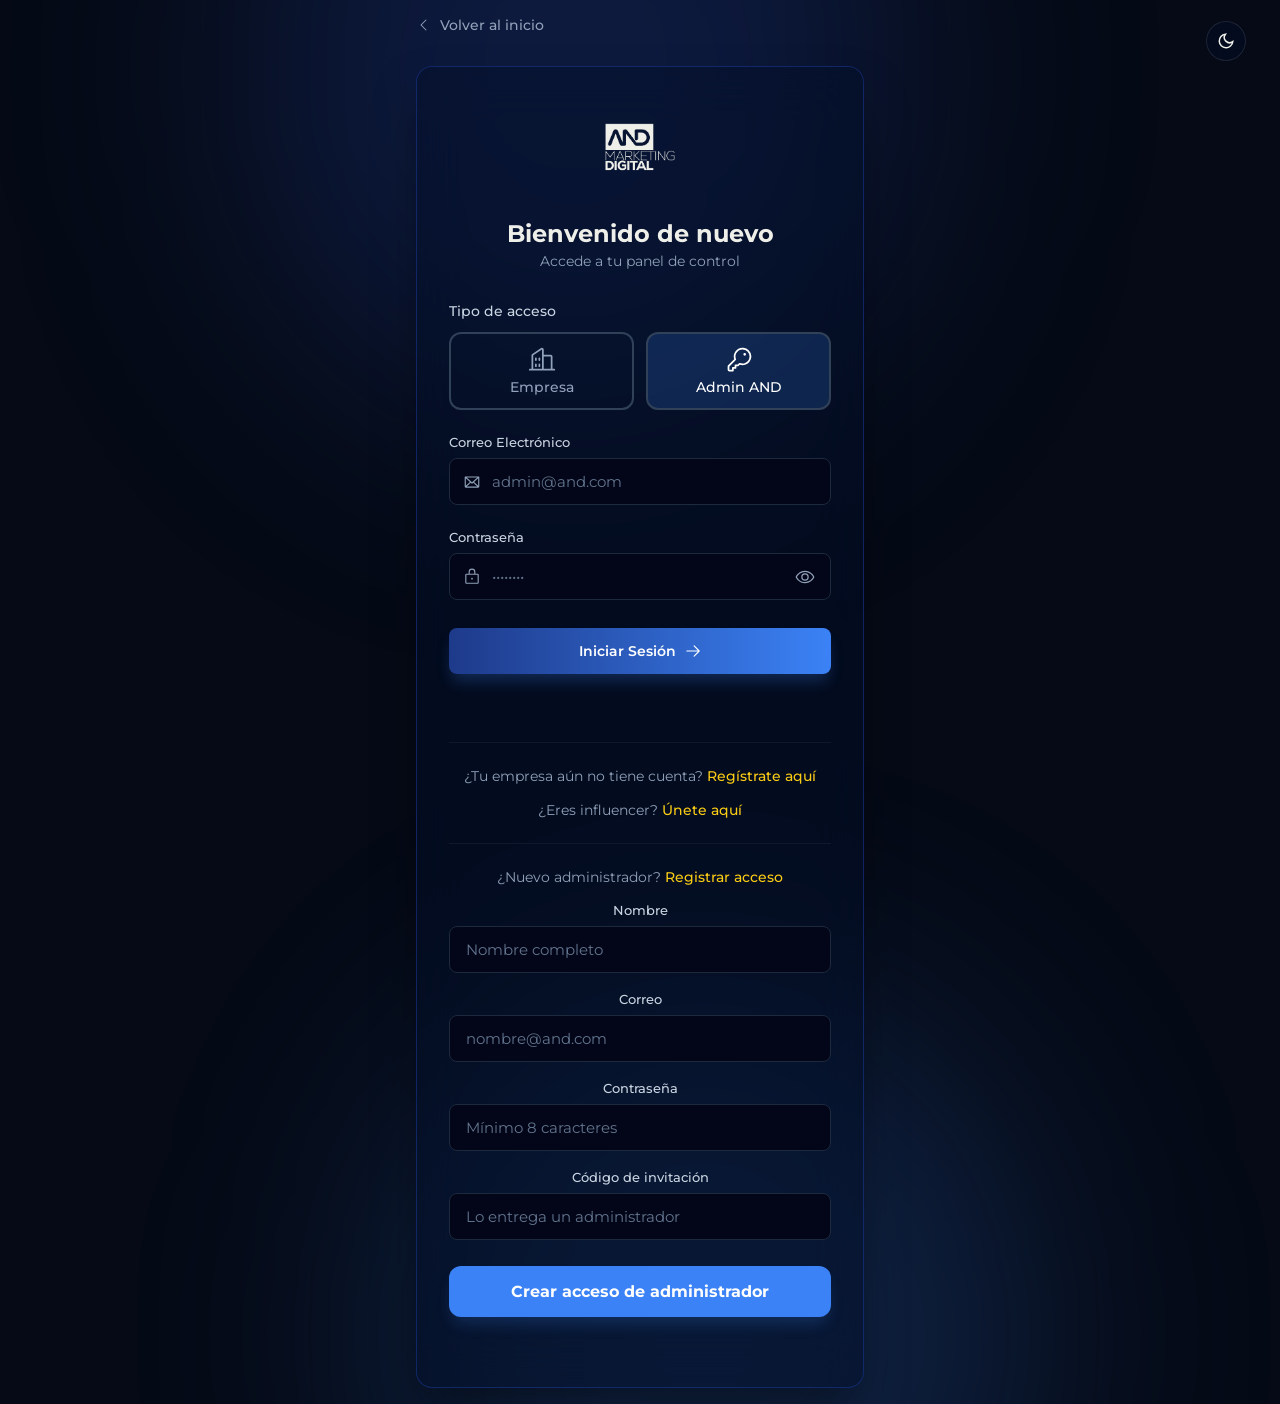
==== admin.html @ a898dfd1 "Panel administrador y panel empresa conectados a la landing - js/store.js: capa de datos compartida " ====
<!DOCTYPE html>
<html lang="es" class="dark">
<head>
  <meta charset="utf-8" />
  <meta name="viewport" content="width=device-width, initial-scale=1" />
  <title>Panel Administrador — AND Local Ads</title>
  <meta name="robots" content="noindex" />
  <link rel="icon" href="assets/icon.png" />
  <link rel="preconnect" href="https://fonts.googleapis.com" />
  <link rel="preconnect" href="https://fonts.gstatic.com" crossorigin />
  <link href="https://fonts.googleapis.com/css2?family=Montserrat:wght@300;400;500;600;700;800&display=swap" rel="stylesheet" />
  <link rel="stylesheet" href="css/styles.css" />
  <link rel="stylesheet" href="css/admin.css" />
</head>
<body class="admin-body">

  <div class="admin">
    <!-- ===== Barra lateral ===== -->
    <aside class="sidebar">
      <a href="index.html" class="sidebar__brand">
        <img src="assets/logos-01.png" alt="AND" class="only-light" />
        <img src="assets/logos-02.png" alt="AND" class="only-dark" />
        <span>Panel Admin</span>
      </a>
      <nav class="sidebar__nav" aria-label="Secciones del panel">
        <button class="nav-item is-active" data-view="dashboard">
          <svg width="18" height="18" viewBox="0 0 256 256" fill="currentColor"><path d="M104,40H56A16,16,0,0,0,40,56v48a16,16,0,0,0,16,16h48a16,16,0,0,0,16-16V56A16,16,0,0,0,104,40Zm0,64H56V56h48v48Zm96-64H152a16,16,0,0,0-16,16v48a16,16,0,0,0,16,16h48a16,16,0,0,0,16-16V56A16,16,0,0,0,200,40Zm0,64H152V56h48v48Zm-96,32H56a16,16,0,0,0-16,16v48a16,16,0,0,0,16,16h48a16,16,0,0,0,16-16V152A16,16,0,0,0,104,136Zm0,64H56V152h48v48Zm96-64H152a16,16,0,0,0-16,16v48a16,16,0,0,0,16,16h48a16,16,0,0,0,16-16V152A16,16,0,0,0,200,136Zm0,64H152V152h48v48Z"/></svg>
          Dashboard
        </button>
        <button class="nav-item" data-view="leads">
          <svg width="18" height="18" viewBox="0 0 256 256" fill="currentColor"><path d="M117.25,157.92a60,60,0,1,0-66.5,0A95.83,95.83,0,0,0,3.53,195.63a8,8,0,1,0,13.4,8.74,80,80,0,0,1,134.14,0,8,8,0,0,0,13.4-8.74A95.83,95.83,0,0,0,117.25,157.92ZM40,108a44,44,0,1,1,44,44A44.05,44.05,0,0,1,40,108Zm210.14,98.7a8,8,0,0,1-11.07-2.33A79.83,79.83,0,0,0,172,168a8,8,0,0,1,0-16,44,44,0,1,0-16.34-84.87,8,8,0,1,1-5.94-14.85,60,60,0,0,1,55.53,105.64,95.83,95.83,0,0,1,47.22,37.71A8,8,0,0,1,250.14,206.7Z"/></svg>
          Leads <span class="nav-badge" data-badge="leads"></span>
        </button>
        <button class="nav-item" data-view="companies">
          <svg width="18" height="18" viewBox="0 0 256 256" fill="currentColor"><path d="M240,208H224V96a16,16,0,0,0-16-16H144V32a16,16,0,0,0-24.88-13.32L39.12,72A16,16,0,0,0,32,85.34V208H16a8,8,0,0,0,0,16H240a8,8,0,0,0,0-16ZM208,96V208H144V96ZM48,85.34,128,32V208H48ZM112,112v16a8,8,0,0,1-16,0V112a8,8,0,1,1,16,0Zm-32,0v16a8,8,0,0,1-16,0V112a8,8,0,1,1,16,0Zm0,56v16a8,8,0,0,1-16,0V168a8,8,0,0,1,16,0Zm32,0v16a8,8,0,0,1-16,0V168a8,8,0,0,1,16,0Z"/></svg>
          Empresas <span class="nav-badge" data-badge="companies"></span>
        </button>
        <button class="nav-item" data-view="invoices">
          <svg width="18" height="18" viewBox="0 0 256 256" fill="currentColor"><path d="M213.66,82.34l-56-56A8,8,0,0,0,152,24H56A16,16,0,0,0,40,40V216a16,16,0,0,0,16,16H200a16,16,0,0,0,16-16V88A8,8,0,0,0,213.66,82.34ZM160,51.31,188.69,80H160ZM200,216H56V40h88V88a8,8,0,0,0,8,8h48V216Zm-32-80a8,8,0,0,1-8,8H96a8,8,0,0,1,0-16h64A8,8,0,0,1,168,136Zm0,32a8,8,0,0,1-8,8H96a8,8,0,0,1,0-16h64A8,8,0,0,1,168,168Z"/></svg>
          Facturas <span class="nav-badge" data-badge="invoices"></span>
        </button>
        <button class="nav-item" data-view="settings">
          <svg width="18" height="18" viewBox="0 0 256 256" fill="currentColor"><path d="M128,80a48,48,0,1,0,48,48A48.05,48.05,0,0,0,128,80Zm0,80a32,32,0,1,1,32-32A32,32,0,0,1,128,160Zm88-29.84q.06-2.16,0-4.32l14.92-18.64a8,8,0,0,0,1.48-7.06,107.21,107.21,0,0,0-10.88-26.25,8,8,0,0,0-6-3.93l-23.72-2.64q-1.48-1.56-3-3L186,40.54a8,8,0,0,0-3.94-6,107.71,107.71,0,0,0-26.25-10.87,8,8,0,0,0-7.06,1.49L130.16,40Q128,40,125.84,40L107.2,25.11a8,8,0,0,0-7.06-1.48A107.6,107.6,0,0,0,73.89,34.51a8,8,0,0,0-3.93,6L67.32,64.27q-1.56,1.49-3,3L40.54,70a8,8,0,0,0-6,3.94,107.71,107.71,0,0,0-10.87,26.25,8,8,0,0,0,1.49,7.06L40,125.84Q40,128,40,130.16L25.11,148.8a8,8,0,0,0-1.48,7.06,107.21,107.21,0,0,0,10.88,26.25,8,8,0,0,0,6,3.93l23.72,2.64q1.49,1.56,3,3L70,215.46a8,8,0,0,0,3.94,6,107.71,107.71,0,0,0,26.25,10.87,8,8,0,0,0,7.06-1.49L125.84,216q2.16.06,4.32,0l18.64,14.92a8,8,0,0,0,7.06,1.48,107.21,107.21,0,0,0,26.25-10.88,8,8,0,0,0,3.93-6l2.64-23.72q1.56-1.48,3-3L215.46,186a8,8,0,0,0,6-3.94,107.71,107.71,0,0,0,10.87-26.25,8,8,0,0,0-1.49-7.06Zm-16.1-6.5a73.93,73.93,0,0,1,0,8.68,8,8,0,0,0,1.74,5.48l14.19,17.73a91.57,91.57,0,0,1-6.23,15L187,173.11a8,8,0,0,0-5.1,2.64,74.11,74.11,0,0,1-6.14,6.14,8,8,0,0,0-2.64,5.1l-2.51,22.58a91.32,91.32,0,0,1-15,6.23l-17.74-14.19a8,8,0,0,0-5-1.75h-.48a73.93,73.93,0,0,1-8.68,0,8,8,0,0,0-5.48,1.74L100.45,215.8a91.57,91.57,0,0,1-15-6.23L82.89,187a8,8,0,0,0-2.64-5.1,74.11,74.11,0,0,1-6.14-6.14,8,8,0,0,0-5.1-2.64L46.43,170.6a91.32,91.32,0,0,1-6.23-15l14.19-17.74a8,8,0,0,0,1.74-5.48,73.93,73.93,0,0,1,0-8.68,8,8,0,0,0-1.74-5.48L40.2,100.45a91.57,91.57,0,0,1,6.23-15L69,82.89a8,8,0,0,0,5.1-2.64,74.11,74.11,0,0,1,6.14-6.14A8,8,0,0,0,82.89,69L85.4,46.43a91.32,91.32,0,0,1,15-6.23l17.74,14.19a8,8,0,0,0,5.48,1.74,73.93,73.93,0,0,1,8.68,0,8,8,0,0,0,5.48-1.74L155.55,40.2a91.57,91.57,0,0,1,15,6.23L173.11,69a8,8,0,0,0,2.64,5.1,74.11,74.11,0,0,1,6.14,6.14,8,8,0,0,0,5.1,2.64l22.58,2.51a91.32,91.32,0,0,1,6.23,15l-14.19,17.74A8,8,0,0,0,199.87,123.66Z"/></svg>
          Configuración
        </button>
        <button class="nav-item" data-view="admins">
          <svg width="18" height="18" viewBox="0 0 256 256" fill="currentColor"><path d="M216.57,39.43A80,80,0,0,0,83.91,120.78L28.69,176A15.86,15.86,0,0,0,24,187.31V216a16,16,0,0,0,16,16H72a8,8,0,0,0,8-8V208H96a8,8,0,0,0,8-8V184h16a8,8,0,0,0,5.66-2.34l9.56-9.57A79.73,79.73,0,0,0,160,176h.1A80,80,0,0,0,216.57,39.43ZM224,98.1c-1.09,34.09-29.75,61.86-63.89,61.9H160a63.7,63.7,0,0,1-23.65-4.51,8,8,0,0,0-8.84,1.68L116.69,168H96a8,8,0,0,0-8,8v16H72a8,8,0,0,0-8,8v16H40V187.31l58.83-58.82a8,8,0,0,0,1.68-8.84A63.72,63.72,0,0,1,96,96c0-34.15,27.77-62.81,61.9-63.9A64,64,0,0,1,224,98.1ZM192,76a12,12,0,1,1-12-12A12,12,0,0,1,192,76Z"/></svg>
          Administradores
        </button>
        <button class="nav-item" data-view="activity">
          <svg width="18" height="18" viewBox="0 0 256 256" fill="currentColor"><path d="M128,24A104,104,0,1,0,232,128,104.11,104.11,0,0,0,128,24Zm0,192a88,88,0,1,1,88-88A88.1,88.1,0,0,1,128,216Zm64-88a8,8,0,0,1-8,8H128a8,8,0,0,1-8-8V72a8,8,0,0,1,16,0v48h48A8,8,0,0,1,192,128Z"/></svg>
          Actividad
        </button>
      </nav>
      <div class="sidebar__foot">
        <a href="index.html" class="sidebar__link">
          <svg width="16" height="16" viewBox="0 0 256 256" fill="currentColor"><path d="M224,104a8,8,0,0,1-16,0V59.32l-66.33,66.34a8,8,0,0,1-11.32-11.32L196.68,48H152a8,8,0,0,1,0-16h64a8,8,0,0,1,8,8Zm-40,24a8,8,0,0,0-8,8v72H48V80h72a8,8,0,0,0,0-16H48A16,16,0,0,0,32,80V208a16,16,0,0,0,16,16H176a16,16,0,0,0,16-16V136A8,8,0,0,0,184,128Z"/></svg>
          Ver sitio público
        </a>
        <button class="sidebar__link" id="logoutBtn">
          <svg width="16" height="16" viewBox="0 0 256 256" fill="currentColor"><path d="M112,216a8,8,0,0,1-8,8H48a16,16,0,0,1-16-16V48A16,16,0,0,1,48,32h56a8,8,0,0,1,0,16H48V208h56A8,8,0,0,1,112,216Zm109.66-93.66-40-40a8,8,0,0,0-11.32,11.32L196.69,120H104a8,8,0,0,0,0,16h92.69l-26.35,26.34a8,8,0,0,0,11.32,11.32l40-40A8,8,0,0,0,221.66,122.34Z"/></svg>
          Cerrar sesión
        </button>
      </div>
    </aside>

    <!-- ===== Contenido ===== -->
    <div class="admin__main">
      <header class="admin__top">
        <button class="menu-btn" id="menuBtn" aria-label="Abrir menú">
          <svg width="22" height="22" viewBox="0 0 256 256" fill="currentColor"><path d="M224,128a8,8,0,0,1-8,8H40a8,8,0,0,1,0-16H216A8,8,0,0,1,224,128ZM40,72H216a8,8,0,0,0,0-16H40a8,8,0,0,0,0,16ZM216,184H40a8,8,0,0,0,0,16H216a8,8,0,0,0,0-16Z"/></svg>
        </button>
        <h1 id="viewTitle" class="admin__title">Dashboard</h1>
        <div class="admin__user">
          <button id="themeToggle" class="theme-toggle theme-toggle--inline" aria-label="Cambiar tema" title="Cambiar tema">
            <svg class="icon-sun" width="18" height="18" viewBox="0 0 24 24" fill="none" stroke="currentColor" stroke-width="2" stroke-linecap="round"><circle cx="12" cy="12" r="4"/><path d="M12 2v2M12 20v2M4.9 4.9l1.4 1.4M17.7 17.7l1.4 1.4M2 12h2M20 12h2M4.9 19.1l1.4-1.4M17.7 6.3l1.4-1.4"/></svg>
            <svg class="icon-moon" width="18" height="18" viewBox="0 0 24 24" fill="none" stroke="currentColor" stroke-width="2" stroke-linecap="round"><path d="M21 12.8A9 9 0 1 1 11.2 3a7 7 0 0 0 9.8 9.8z"/></svg>
          </button>
          <div class="admin__avatar" id="adminAvatar">A</div>
          <div class="admin__who">
            <strong id="adminName">Administrador</strong>
            <span id="adminEmail">admin@and.com</span>
          </div>
        </div>
      </header>

      <main id="view" class="admin__view" aria-live="polite"></main>
    </div>
  </div>

  <div id="toast" class="toast" role="status" aria-live="polite"></div>
  <div id="backdrop" class="sidebar-backdrop"></div>

  <script src="js/store.js"></script>
  <script src="js/admin.js"></script>
</body>
</html>
---- css/styles.css ----
/* =====================================================================
   AND Local Ads — Landing "Factura local, sin complicaciones."
   Tokens, base, layout y componentes. Tema oscuro por defecto (.dark en <html>).
   ===================================================================== */

/* ---------- Tokens ---------- */
:root {
  --font-sans: "Montserrat", ui-sans-serif, system-ui, -apple-system, "Segoe UI", Roboto, sans-serif;
  --font-mono: ui-monospace, SFMono-Regular, Menlo, Consolas, monospace;

  /* Tema claro */
  --background: #efefea;
  --foreground: #101318;
  --text-main: #101318;
  --surface: #ffffff;
  --primary: #1e3a8a;
  --accent: #facc15;
  --hero-line2: #101318;

  --emerald-50: #eff6ff; --emerald-100: #dbeafe; --emerald-200: #bfdbfe; --emerald-300: #93c5fd;
  --emerald-400: #60a5fa; --emerald-500: #3b82f6; --emerald-600: #2563eb; --emerald-700: #1d4ed8;
  --emerald-800: #1e40af; --emerald-900: #1e3a8a;
  --yellow-100: #fef9c3; --yellow-200: #fef08a; --yellow-300: #fde047; --yellow-400: #facc15; --yellow-500: #eab308; --yellow-600: #ca8a04;
  --red-50: #fef2f2; --red-100: #ffe2e2; --red-200: #ffcaca; --red-300: #ffa3a3; --red-400: #ff6568;
  --red-500: #fb2c36; --red-600: #e40014; --red-700: #bf000f; --red-800: #9f0712; --red-900: #82181a;
  --slate-50: #f8fafc; --slate-100: #f1f5f9; --slate-200: #e2e8f0; --slate-300: #cad5e2; --slate-400: #90a1b9;
  --slate-500: #62748e; --slate-600: #45556c; --slate-700: #314158; --slate-800: #1d293d; --slate-900: #0f172b; --slate-950: #020618;

  /* Escala Fibonacci (como el sitio original) */
  --fib-1: 13px; --fib-2: 21px; --fib-3: 34px; --fib-4: 55px; --fib-5: 89px; --fib-6: 144px;

  /* Componentes (claro) */
  --card-bg: #ffffff;
  --card-border: var(--slate-200);
  --muted: var(--slate-600);
  --muted-2: var(--slate-400);
  --input-bg: #ffffff;
  --input-border: var(--slate-200);
  --range-track: var(--slate-200);
  --bad-bg: var(--red-50); --bad-border: var(--red-100); --bad-title: var(--red-600); --bad-sep: var(--red-200);
  --bad-call-bg: var(--red-100); --bad-call-border: var(--red-200); --bad-call-text: var(--red-700);
  --good-bg: var(--emerald-50); --good-sep: var(--emerald-200); --good-title: var(--primary);
  --good-call-bg: var(--emerald-100); --good-call-border: var(--emerald-200); --good-call-text: #1e3a8a;
  --step-card-bg: #ffffff; --step-card-border: rgba(59,130,246,.10);
  --mock-bg: #ffffff; --mock-border: var(--slate-200); --mock-line: var(--slate-200); --mock-soft: var(--slate-100);
  --timeline: linear-gradient(to bottom, rgba(59,130,246,.10), rgba(59,130,246,.30), rgba(59,130,246,.10));
  --dot-idle: var(--slate-300); --dot-ring: #ffffff;
  --divider: rgba(59,130,246,.10);
  --billing-card-bg: rgba(255,255,255,.8); --billing-card-border: rgba(30,64,175,.25);
  --footer-link: rgba(16,19,24,.7);
}

html.dark {
  --background: #101318;
  --foreground: #efefea;
  --text-main: #efefea;
  --surface: #1e3a8a;
  --primary: #3b82f6;
  --accent: #facc15;
  --hero-line2: #ffffff;

  --card-bg: rgba(3,15,40,.45);
  --card-border: rgba(255,255,255,.10);
  --muted: var(--slate-300);
  --muted-2: var(--slate-500);
  --input-bg: var(--slate-950);
  --input-border: var(--slate-800);
  --range-track: var(--slate-700);
  --bad-bg: rgba(130,24,26,.10); --bad-border: rgba(130,24,26,.30); --bad-title: var(--red-400); --bad-sep: rgba(130,24,26,.30);
  --bad-call-bg: rgba(130,24,26,.40); --bad-call-border: var(--red-800); --bad-call-text: var(--red-300);
  --good-bg: #0b1f45; --good-sep: rgba(30,64,175,.35); --good-title: var(--emerald-400);
  --good-call-bg: rgba(30,58,138,.35); --good-call-border: var(--emerald-800); --good-call-text: var(--emerald-200);
  --step-card-bg: rgba(15,23,43,.5); --step-card-border: rgba(255,255,255,.10);
  --mock-bg: var(--slate-800); --mock-border: var(--slate-700); --mock-line: var(--slate-600); --mock-soft: var(--slate-700);
  --timeline: linear-gradient(to bottom, var(--slate-800), var(--slate-700), var(--slate-800));
  --dot-idle: var(--slate-700); --dot-ring: var(--slate-900);
  --divider: rgba(255,255,255,.05);
  --billing-card-bg: rgba(255,255,255,.05); --billing-card-border: rgba(59,130,246,.30);
  --footer-link: var(--slate-400);
}

/* ---------- Base ---------- */
*, *::before, *::after { box-sizing: border-box; }
html { scroll-behavior: smooth; }
body {
  margin: 0;
  font-family: var(--font-sans);
  background: var(--background);
  color: var(--text-main);
  -webkit-font-smoothing: antialiased;
  -moz-osx-font-smoothing: grayscale;
  transition: background-color .3s, color .3s;
  overflow-x: hidden;
}
img { max-width: 100%; display: block; }
h1, h2, h3, h4, h5, p { margin: 0; }
button { font: inherit; cursor: pointer; }
a { color: inherit; text-decoration: none; }
.container { width: 100%; max-width: 80rem; margin-inline: auto; padding-inline: 1rem; }
.only-dark { display: none; }
html.dark .only-dark { display: block; }
html.dark .only-light { display: none; }
.text-primary { color: var(--yellow-600); }
html.dark .text-primary { color: var(--yellow-400); }
.text-primary-deep { color: var(--yellow-600); }
html.dark .text-primary-deep { color: var(--yellow-400); }

/* ---------- Botones ---------- */
.btn {
  display: inline-flex; align-items: center; justify-content: center; gap: .5rem;
  padding: 13px 34px; border-radius: 9999px; border: 0;
  background: var(--emerald-600); color: #fff; font-weight: 600; font-size: 1.125rem;
  box-shadow: 0 10px 15px -3px rgba(59,130,246,.2);
  transition: background-color .2s, transform .15s, box-shadow .2s;
}
.btn:hover { background: var(--emerald-700); }
html.dark .btn { background: var(--emerald-500); }
html.dark .btn:hover { background: var(--emerald-600); }
.btn--accent { background: var(--accent); color: #0f172b; min-width: 200px; box-shadow: 0 10px 15px -3px rgba(250,204,21,.25); }
.btn--accent:hover { background: var(--yellow-300); color: #0f172b; }
html.dark .btn--accent { background: var(--accent); color: #0f172b; }
html.dark .btn--accent:hover { background: var(--yellow-300); }
.btn--lg { padding: 21px 34px; font-weight: 500; }
.btn--outline { background: transparent; border: 2px solid var(--emerald-600); color: var(--text-main); box-shadow: none; }
.btn--outline:hover { background: var(--emerald-50); }
html.dark .btn--outline { background: transparent; border-color: var(--emerald-500); color: var(--slate-200); }
html.dark .btn--outline:hover { background: rgba(30,58,138,.3); }
.btn--block { width: 100%; border-radius: .75rem; padding: 1rem; font-weight: 700; font-size: 1rem; }
.btn--block:active { transform: scale(.98); }
.btn:disabled { opacity: .5; cursor: not-allowed; }
.btn__arrow { transition: transform .2s; }
.btn:hover .btn__arrow { transform: translateX(4px); }

/* ---------- Topbar / tema ---------- */
.topbar { position: fixed; top: var(--fib-2); right: var(--fib-3); z-index: 60; display: flex; gap: var(--fib-1); }
.theme-toggle {
  width: 40px; height: 40px; border-radius: 9999px; border: 1px solid var(--card-border);
  background: var(--card-bg); color: var(--text-main); display: grid; place-items: center; backdrop-filter: blur(8px);
}
.theme-toggle .icon-moon { display: none; }
html.dark .theme-toggle .icon-moon { display: block; }
html.dark .theme-toggle .icon-sun { display: none; }

/* ---------- Navegación lateral ---------- */
.side-nav {
  position: fixed; right: var(--fib-3); top: 50%; transform: translateY(-50%); z-index: 50;
  display: none; flex-direction: column; gap: var(--fib-2); align-items: flex-end; mix-blend-mode: difference;
}
@media (min-width: 768px) { .side-nav { display: flex; } }
.side-nav__item { display: flex; align-items: center; gap: var(--fib-1); background: none; border: 0; padding: 0; color: #fff; }
.side-nav__dot { position: relative; width: 8px; height: 8px; display: grid; place-items: center; transition: all .5s; }
.side-nav__dot i { width: 6px; height: 6px; border-radius: 9999px; background: rgba(255,255,255,.4); transition: all .5s; }
.side-nav__dot::before { content: ""; position: absolute; inset: 0; border-radius: 9999px; border: 1px solid #fff; opacity: 0; transform: scale(0); transition: all .5s; }
.side-nav__label { font-size: 10px; font-weight: 700; letter-spacing: .2em; text-transform: uppercase; opacity: 0; transform: translateX(1rem); transition: all .5s; }
.side-nav__item:hover .side-nav__label { opacity: 1; transform: none; }
.side-nav__item:hover .side-nav__dot i { background: var(--emerald-500); }
.side-nav__item.is-active .side-nav__dot { width: 16px; height: 16px; }
.side-nav__item.is-active .side-nav__dot::before { opacity: 1; transform: scale(1); }
.side-nav__item.is-active .side-nav__dot i { background: #fff; }
.side-nav__item.is-active .side-nav__label { opacity: 1; transform: none; }

/* ---------- Animaciones de aparición ---------- */
.reveal { opacity: 0; transition: opacity .8s ease, transform .8s ease; }
.reveal--up { transform: translateY(40px); }
.reveal--left { transform: translateX(-20px); }
.reveal--zoom { transform: scale(.95); }
.reveal.is-visible { opacity: 1; transform: none; }
@media (prefers-reduced-motion: reduce) { .reveal { opacity: 1; transform: none; transition: none; } }

/* ---------- Encabezados de sección ---------- */
.section-head { text-align: center; margin-bottom: var(--fib-6); }
.section-head--sm { margin-bottom: 6rem; position: relative; z-index: 10; }
.section-head__title { font-size: clamp(1.875rem, 5vw, 3.75rem); font-weight: 700; letter-spacing: -.025em; line-height: 1.1; }
.section-head__title--sm { font-size: clamp(1.875rem, 3.5vw, 2.25rem); margin-bottom: 1rem; }
.section-head__title--xl { font-size: clamp(2.25rem, 6vw, 4.5rem); }
.section-head__text { font-size: clamp(1.125rem, 1.6vw, 1.25rem); color: var(--text-main); opacity: .8; margin-top: var(--fib-2); max-width: 42rem; margin-inline: auto; line-height: 1.6; }
.section-head__text--wide { max-width: 48rem; }
.section-head--sm .section-head__text { margin-top: 0; opacity: .7; }

/* =====================================================================
   HERO
   ===================================================================== */
.hero { position: relative; min-height: 100vh; padding: 6rem 0; display: flex; align-items: center; justify-content: center; overflow: hidden; }
@media (min-width: 768px) { .hero { padding: 8rem 0; } }
.hero__logo { position: absolute; top: 1rem; left: 1rem; z-index: 30; }
@media (min-width: 768px) { .hero__logo { top: 2.5rem; left: 2.5rem; } }
.hero__logo img { height: 6rem; width: auto; }
@media (min-width: 640px) { .hero__logo img { height: 8rem; } }
@media (min-width: 768px) { .hero__logo img { height: 12rem; } }
.hero__bg { position: absolute; inset: 0; pointer-events: none; overflow: hidden; }
.hero__sphere { position: absolute; top: 50%; left: 50%; width: 500px; height: 500px; transform: translate(-50%,-50%) scale(.8); z-index: 10; }
.hero__sphere.is-visible { transform: translate(-50%,-50%) scale(1); }
@media (min-width: 768px) { .hero__sphere { width: 800px; height: 800px; } }
.hero__sphere img { width: 100%; height: 100%; object-fit: contain; opacity: .9; }
html.dark .hero__sphere { display: none; }
.hero__glow { position: absolute; top: 50%; left: 50%; width: 800px; height: 800px; transform: translate(-50%,-50%); background: rgba(250,204,21,.05); border-radius: 9999px; filter: blur(120px); }
.hero__pulse { position: absolute; top: 50%; left: 50%; width: 800px; height: 800px; transform: translate(-50%,-50%); border-radius: 9999px; filter: blur(120px); opacity: .06;
  background: linear-gradient(to top right, var(--slate-700), var(--slate-500), transparent); animation: pulse 2s cubic-bezier(.4,0,.6,1) infinite; }
.hero__content { position: relative; z-index: 20; text-align: center; padding-inline: 1rem; max-width: 64rem; }
.hero__title { font-size: clamp(2.5rem, 8.5vw, 6rem); font-weight: 700; line-height: 1.1; letter-spacing: -.025em; margin-bottom: var(--fib-3); }
.hero__title span:first-child { color: var(--primary); }
.hero__title span:last-child { color: var(--hero-line2); }
html.dark .hero__title span { color: #fff; }
.hero__subtitle { font-size: clamp(1.25rem, 2vw, 1.5rem); font-weight: 300; line-height: 1.6; max-width: 48rem; margin-inline: auto; color: var(--text-main); }
html.dark .hero__subtitle { color: var(--slate-300); }
.hero__actions { margin-top: var(--fib-4); display: flex; flex-direction: column; gap: var(--fib-2); justify-content: center; padding-inline: 1rem; }
@media (min-width: 768px) { .hero__actions { flex-direction: row; padding-inline: 0; } }

/* =====================================================================
   PLATAFORMAS
   ===================================================================== */
.platforms { padding: var(--fib-4) 0; border-bottom: 1px solid var(--divider); }
.platforms__label { text-align: center; font-size: .875rem; font-weight: 500; text-transform: uppercase; letter-spacing: .1em; opacity: .6; margin-bottom: var(--fib-3); }
html.dark .platforms__label { color: var(--slate-500); opacity: 1; }
.platforms__logos { display: flex; flex-wrap: wrap; justify-content: center; align-items: center; gap: 1.5rem; }
@media (min-width: 640px) { .platforms__logos { gap: 2rem; } }
@media (min-width: 768px) { .platforms__logos { gap: 3rem; } }
.platforms__logos img { height: 1.75rem; width: auto; object-fit: contain; transition: transform .2s; }
@media (min-width: 640px) { .platforms__logos img { height: 2rem; } }
@media (min-width: 768px) { .platforms__logos img { height: 2.5rem; } }
@media (min-width: 1024px) { .platforms__logos img { height: 2.75rem; } }
.platforms__logos img:hover { transform: scale(1.05); }

/* =====================================================================
   EMPRESAS (calculadora + proceso)
   ===================================================================== */
.companies { position: relative; padding-top: 8rem; padding-bottom: var(--fib-6); overflow: hidden; }
.companies__texture { position: absolute; inset: 0; opacity: .2; pointer-events: none; }
.companies__texture img { width: 100%; height: 100%; object-fit: cover; filter: grayscale(1) contrast(1.25); }
.companies__fade { position: absolute; inset: 0; pointer-events: none; background: linear-gradient(to bottom, var(--background), transparent 30%, transparent 70%, var(--background)); }
html.dark .companies__fade { background: linear-gradient(to bottom, #000, transparent 30%, transparent 70%, #000); }
.companies__inner { position: relative; z-index: 10; }

/* ---------- Calculadora ---------- */
.calc-wrap { max-width: 64rem; margin: 0 auto 8rem; padding-inline: 1rem; }
.card { background: var(--card-bg); border: 1px solid var(--card-border); border-radius: 1.5rem; backdrop-filter: blur(24px); box-shadow: 0 25px 50px -12px rgba(0,0,0,.25); }
.calc { padding: 2rem; }
.calc__head { text-align: center; margin-bottom: 2.5rem; }
.calc__head h3 { font-size: clamp(1.5rem, 3vw, 1.875rem); font-weight: 700; margin-bottom: .5rem; }
.calc__head p { color: var(--muted); }
html.dark .calc__head p { color: var(--slate-400); }
.calc__input { max-width: 36rem; margin: 0 auto 3rem; }
.calc__input > label { display: block; text-align: center; font-size: .875rem; font-weight: 500; text-transform: uppercase; letter-spacing: .05em; margin-bottom: 1rem; }
html.dark .calc__input > label { color: var(--slate-300); }
.calc__number-wrap { display: flex; justify-content: center; margin-bottom: 1.5rem; }
#investInput {
  width: 12rem; background: transparent; border: 0; border-bottom: 2px solid var(--primary); text-align: center;
  font: inherit; font-size: clamp(1.875rem, 4vw, 2.25rem); font-weight: 700; color: var(--text-main); padding: .5rem 0; outline: none; transition: border-color .2s;
  -moz-appearance: textfield;
}
#investInput::-webkit-outer-spin-button, #investInput::-webkit-inner-spin-button { -webkit-appearance: none; margin: 0; }
#investInput:focus { border-color: var(--accent); }
#investRange { width: 100%; height: 8px; border-radius: .5rem; background: var(--range-track); appearance: none; cursor: pointer; accent-color: var(--primary); }
#investRange::-webkit-slider-thumb { appearance: none; width: 18px; height: 18px; border-radius: 9999px; background: var(--primary); border: 0; }
#investRange::-moz-range-thumb { width: 18px; height: 18px; border-radius: 9999px; background: var(--primary); border: 0; }
.calc__range-labels { display: flex; justify-content: space-between; font-family: var(--font-mono); font-size: .75rem; color: var(--slate-400); margin-top: .5rem; }
.calc__grid { display: grid; gap: 1.5rem; margin-bottom: 2rem; }
@media (min-width: 768px) { .calc__grid { grid-template-columns: 1fr 1fr; } }

.calc-card { position: relative; overflow: hidden; border-radius: 1rem; padding: 1.5rem; display: flex; flex-direction: column; transition: box-shadow .3s; }
.calc-card--bad { background: var(--bad-bg); border: 2px solid var(--bad-border); }
.calc-card--bad:hover { box-shadow: 0 10px 15px -3px rgba(251,44,54,.05); }
.calc-card--good { background: var(--good-bg); border: 2px solid var(--primary); box-shadow: 0 0 0 4px rgba(59,130,246,.05); }
.calc-card--good:hover { box-shadow: 0 0 0 4px rgba(59,130,246,.05), 0 20px 25px -5px rgba(59,130,246,.1); }
.calc-card__watermark { position: absolute; top: 1rem; right: 1rem; color: rgba(251,44,54,.2); pointer-events: none; }
.calc-card__watermark--shield { top: 2.5rem; color: rgba(59,130,246,.05); }
html.dark .calc-card__watermark--shield { color: rgba(59,130,246,.1); }
.calc-card__badge { position: absolute; top: 0; right: 0; z-index: 10; padding: .375rem 1rem; background: var(--accent); color: #0f172b; font-size: 10px; text-transform: uppercase; font-weight: 700; border-bottom-left-radius: .75rem; box-shadow: 0 10px 15px -3px rgba(0,0,0,.1); }
.calc-card__title { position: relative; z-index: 10; display: flex; align-items: flex-start; gap: .5rem; font-size: clamp(1.125rem, 2vw, 1.25rem); font-weight: 700; margin-bottom: 1.5rem; padding-right: 2rem; }
.calc-card__title svg { flex-shrink: 0; margin-top: 2px; }
.calc-card--bad .calc-card__title { color: var(--bad-title); }
.calc-card--good .calc-card__title { color: var(--good-title); }
.calc-card__rows { display: flex; flex-direction: column; gap: .75rem; margin-bottom: 1.5rem; }
.row { display: flex; justify-content: space-between; align-items: flex-start; font-size: .875rem; color: var(--muted); }
.row > span:first-child { display: block; }
.row small { display: block; font-size: 10px; color: var(--slate-400); }
.row--accent { font-weight: 600; color: var(--yellow-600); }
html.dark .row--accent { color: var(--yellow-400); }
.row--center { align-items: center; }
.row__stack { display: flex; flex-direction: column; align-items: flex-end; }
.row__stack b { font-weight: 500; }
html.dark .row__stack b { color: var(--emerald-200); }
.tag { font-style: normal; font-size: 10px; font-weight: 700; color: var(--yellow-600); background: var(--yellow-100); padding: 2px 6px; border-radius: .25rem; margin-top: 2px; }
html.dark .tag { color: var(--yellow-400); background: rgba(250,204,21,.15); }
.row-sep { border: 0; height: 1px; background: var(--bad-sep); margin: .5rem 0; width: 100%; }
.row-sep--good { background: var(--good-sep); }
.callout { padding: .75rem; border-radius: .5rem; margin-top: .5rem; }
.callout__row { display: flex; justify-content: space-between; align-items: center; font-weight: 700; font-size: .875rem; margin-bottom: .25rem; }
.callout p { font-size: .75rem; opacity: .8; }
.callout--bad { background: var(--bad-call-bg); border: 1px solid var(--bad-call-border); color: var(--bad-call-text); }
.callout--bad p { color: var(--red-600); }
html.dark .callout--bad p { color: var(--red-400); }
.callout--good { background: var(--good-call-bg); border: 1px solid var(--good-call-border); color: var(--good-call-text); }
.callout--good p { color: var(--emerald-700); }
html.dark .callout--good p { color: var(--emerald-400); }
.calc-card__total { margin-top: auto; padding-top: 1rem; border-top: 1px solid var(--bad-sep); display: flex; justify-content: space-between; align-items: flex-end; }
.calc-card__total span { font-size: .875rem; font-weight: 500; color: var(--red-600); opacity: .7; }
.calc-card__total strong { font-size: 1.875rem; font-weight: 700; color: var(--red-600); }
html.dark .calc-card__total span, html.dark .calc-card__total strong { color: var(--red-400); }
.calc-card__total--good { border-top-color: var(--good-sep); }
.calc-card__total--good span { color: var(--emerald-600); }
.calc-card__total--good strong { color: var(--primary); }
html.dark .calc-card__total--good span { color: var(--emerald-400); }
html.dark .calc-card__total--good strong { color: #fff; }

/* Resumen de ahorro */
.savings { position: relative; overflow: hidden; border-radius: 1rem; padding: 1.5rem; color: #fff; background: linear-gradient(to right, #1e3a8a, #2563eb); box-shadow: 0 10px 15px -3px rgba(0,0,0,.1); transition: transform .3s; }
@media (min-width: 768px) { .savings { padding: 2rem; } }
.savings:hover { transform: scale(1.01); }
.savings__watermark { position: absolute; top: 0; right: 0; opacity: .1; }
.savings__inner { position: relative; z-index: 10; display: flex; flex-direction: column; align-items: center; justify-content: space-between; gap: 1.5rem; }
@media (min-width: 768px) { .savings__inner { flex-direction: row; } }
.savings__block { text-align: center; }
@media (min-width: 768px) { .savings__block { text-align: left; } }
.savings__block h5 { color: var(--emerald-100); font-size: .875rem; font-weight: 600; text-transform: uppercase; letter-spacing: .05em; margin-bottom: .25rem; }
.savings__value { font-size: clamp(1.5rem, 3vw, 2.25rem); font-weight: 700; margin-bottom: .5rem; }
.savings__value--big { font-size: clamp(1.875rem, 4vw, 3rem); font-weight: 800; line-height: 1; }
.savings__chip { display: inline-block; background: rgba(255,255,255,.2); backdrop-filter: blur(4px); border-radius: .5rem; padding: .25rem .75rem; font-size: .875rem; font-weight: 500; }
.savings__divider { display: none; width: 1px; height: 3rem; background: rgba(255,255,255,.3); }
@media (min-width: 768px) { .savings__divider { display: block; } }
.savings__note { background: rgba(255,255,255,.1); border: 1px solid rgba(255,255,255,.2); border-radius: .75rem; padding: 1rem; max-width: 20rem; backdrop-filter: blur(12px); display: flex; gap: .75rem; align-items: flex-start; }
.savings__note svg { flex-shrink: 0; color: var(--yellow-300); }
.savings__note p { font-size: .875rem; line-height: 1.375; font-weight: 500; color: var(--emerald-50); }
.savings__note strong { color: var(--yellow-300); font-size: 1rem; border-bottom: 1px solid rgba(250,204,21,.5); }

/* Formulario de leads */
.lead { margin-top: 3rem; padding-top: 3rem; border-top: 1px solid var(--divider); }
.lead__title { font-size: 1.25rem; font-weight: 700; text-align: center; margin-bottom: 2rem; }
.lead__form { display: grid; gap: 1.5rem 2rem; max-width: 56rem; margin-inline: auto; }
@media (min-width: 768px) { .lead__form { grid-template-columns: 1fr 1fr; } .lead__submit { grid-column: span 2; } }
.lead__col { display: flex; flex-direction: column; gap: 1.5rem; }
.field label { display: block; font-size: 10px; font-weight: 700; text-transform: uppercase; letter-spacing: .1em; color: var(--slate-400); margin: 0 0 .5rem .25rem; }
html.dark .field label { color: var(--slate-500); }
.field__wrap { position: relative; }
.field__icon { position: absolute; left: 1rem; top: 50%; transform: translateY(-50%); color: var(--slate-400); transition: color .2s; pointer-events: none; }
.field__wrap:focus-within .field__icon { color: var(--emerald-500); }
.field input, .phone input, .phone select {
  width: 100%; font: inherit; font-size: .875rem; color: var(--text-main); background: var(--input-bg);
  border: 1px solid var(--input-border); border-radius: .75rem; padding: .875rem 1rem .875rem 3rem; outline: none; transition: border-color .2s, box-shadow .2s;
}
.field input:focus { border-color: var(--emerald-500); box-shadow: 0 0 0 2px rgba(59,130,246,.2); }
.field input[readonly] { background: var(--slate-50); color: var(--slate-500); font-weight: 500; cursor: not-allowed; }
html.dark .field input[readonly] { background: rgba(15,23,43,.8); }
.field__hint { font-size: 10px; color: var(--slate-400); margin-top: .25rem; }
.field-row { display: grid; grid-template-columns: 1fr 1fr; gap: 1rem; }
.phone { display: flex; overflow: hidden; background: var(--input-bg); border: 1px solid var(--input-border); border-radius: .75rem; transition: border-color .2s, box-shadow .2s; }
.phone:focus-within { border-color: var(--emerald-500); box-shadow: 0 0 0 2px rgba(59,130,246,.2); }
.phone select { width: 76px; flex-shrink: 0; border: 0; border-right: 1px solid var(--input-border); border-radius: 0; padding: 0 .5rem; font-size: .75rem; background: var(--slate-50); color: var(--slate-700); cursor: pointer; }
html.dark .phone select { background: var(--slate-900); color: var(--slate-200); }
.phone input { border: 0; border-radius: 0; background: transparent; padding: .875rem .75rem; min-width: 0; }
.lead__submit { margin-top: 1rem; }
.consent { display: flex; align-items: flex-start; justify-content: center; gap: .5rem; font-size: .75rem; color: var(--slate-500); text-align: center; margin-top: 1rem; cursor: pointer; }
html.dark .consent { color: var(--slate-400); }
.consent input { margin-top: 2px; width: 1rem; height: 1rem; accent-color: var(--emerald-600); }
.lead__status { text-align: center; font-size: .875rem; margin-top: .75rem; min-height: 1.25rem; color: var(--emerald-500); font-weight: 600; }
.lead__status.is-error { color: var(--red-500); }

/* ---------- Proceso / timeline ---------- */
.process { max-width: 64rem; margin: 0 auto var(--fib-6); position: relative; }
.timeline { position: relative; display: flex; flex-direction: column; gap: 6rem; }
.timeline__line { position: absolute; left: 50%; top: -2rem; bottom: 2rem; width: 2px; transform: translateX(-50%); background: var(--timeline); display: none; }
@media (min-width: 768px) { .timeline__line { display: block; } }
.step { position: relative; display: flex; flex-direction: column; align-items: center; gap: 2rem; }
@media (min-width: 768px) { .step { flex-direction: row; gap: 4rem; } .step--reverse { flex-direction: row-reverse; } }
.step__dot { position: absolute; left: 50%; top: 50%; transform: translate(-50%,-50%); width: 16px; height: 16px; border-radius: 9999px; border: 2px solid var(--dot-ring); background: var(--dot-idle); box-shadow: 0 10px 15px -3px rgba(0,0,0,.2); z-index: 10; display: none; transition: background .5s, transform .5s; }
@media (min-width: 768px) { .step__dot { display: block; } }
.step.is-active .step__dot { background: var(--emerald-500); transform: translate(-50%,-50%) scale(1.25); }
.step__visual { flex: 1; width: 100%; }
.step__text { flex: 1; text-align: center; }
@media (min-width: 768px) { .step__text { text-align: left; } }
.step__badge { display: inline-block; padding: .25rem .75rem; margin-bottom: 1rem; border-radius: 9999px; background: rgba(59,130,246,.1); color: var(--yellow-600); font-weight: 700; font-size: .875rem; text-transform: uppercase; letter-spacing: .05em; }
html.dark .step__badge { background: rgba(250,204,21,.12); color: var(--yellow-400); }
.step__text h4 { font-size: clamp(1.5rem, 2.5vw, 1.875rem); font-weight: 700; margin-bottom: 1rem; }
.step__text p { font-size: clamp(1rem, 1.4vw, 1.125rem); line-height: 1.6; opacity: .8; }
html.dark .step__text p { color: var(--slate-300); opacity: 1; }

/* Ilustraciones (mocks) de cada paso */
.mock { position: relative; height: 20rem; border-radius: 1.5rem; padding: .5rem; border: 1px solid var(--step-card-border); background: var(--step-card-bg); box-shadow: 0 25px 50px -12px rgba(0,0,0,.25); overflow: hidden; display: flex; align-items: center; justify-content: center; }
.mock::before { content: ""; position: absolute; inset: 0; background: linear-gradient(to bottom right, rgba(59,130,246,.05), rgba(59,130,246,.10)); z-index: 0; }
html.dark .mock::before { background: linear-gradient(to bottom right, rgba(29,41,61,.5), rgba(15,23,43,.5)); }
.mock > * { position: relative; z-index: 1; }

/* Paso 1 */
.mock__card { width: 16rem; background: var(--mock-bg); border: 1px solid var(--mock-border); border-radius: .75rem; padding: 1rem; display: flex; flex-direction: column; gap: .75rem; box-shadow: 0 10px 15px -3px rgba(0,0,0,.1); }
.mock__line { height: .5rem; width: 5rem; border-radius: 9999px; background: var(--mock-line); }
.mock__input { height: 2rem; border-radius: .5rem; background: var(--mock-soft); display: flex; align-items: center; padding: 0 .75rem; font-family: var(--font-mono); color: var(--slate-400); }
.mock__btn { height: 2rem; border-radius: .5rem; background: var(--emerald-500); color: #fff; font-size: .875rem; font-weight: 500; display: flex; align-items: center; justify-content: center; }
.mock__cursor { position: absolute; color: var(--slate-900); filter: drop-shadow(0 4px 4px rgba(0,0,0,.25)); opacity: 0; transform: translate(50px, 50px); }
html.dark .mock__cursor { color: #fff; }
.mock__check { position: absolute; top: 50%; left: 50%; transform: translate(-50%,-50%) scale(0); background: var(--emerald-500); color: #fff; padding: .75rem; border-radius: 9999px; box-shadow: 0 20px 25px -5px rgba(0,0,0,.2); opacity: 0; }
.step.is-active .mock__cursor { animation: cursorMove 1.6s ease forwards; }
.step.is-active .mock__check { animation: pop .5s 1.2s cubic-bezier(.34,1.56,.64,1) forwards; }
@keyframes cursorMove { 0% { opacity: 0; transform: translate(50px,50px); } 30% { opacity: 1; } 70% { opacity: 1; transform: translate(0,32px); } 100% { opacity: 0; transform: translate(0,32px); } }
@keyframes pop { from { opacity: 0; transform: translate(-50%,-50%) scale(0); } to { opacity: 1; transform: translate(-50%,-50%) scale(1); } }

/* Paso 2 */
.mock--invoice { gap: 2rem; }
.mock__docs { position: relative; width: 6rem; height: 6rem; }
.mock__doc { position: absolute; left: 50%; top: 50%; width: 3rem; height: 4rem; margin: -2rem 0 0 -1.5rem; background: var(--mock-bg); border: 1px solid var(--mock-border); border-radius: .25rem; padding: .25rem; display: flex; flex-direction: column; gap: .25rem; box-shadow: 0 4px 6px -1px rgba(0,0,0,.1); transform: rotate(var(--rot)); }
.mock__doc i { display: block; height: 4px; border-radius: 9999px; background: var(--mock-line); }
.mock__doc i:last-child { width: 66%; }
.mock__arrow { color: var(--slate-300); }
html.dark .mock__arrow { color: var(--slate-600); }
.mock__invoice { position: relative; width: 5rem; height: 7rem; border-radius: .5rem; background: linear-gradient(to bottom, var(--emerald-600), rgba(37,99,235,.85)); border: 1px solid rgba(59,130,246,.5); box-shadow: 0 20px 25px -5px rgba(0,0,0,.2); display: flex; flex-direction: column; align-items: center; justify-content: center; color: #fff; opacity: .5; transform: scale(.8); transition: opacity .6s, transform .6s; }
.mock__invoice i { display: block; height: 4px; border-radius: 9999px; background: rgba(255,255,255,.2); width: 3rem; margin-top: .25rem; }
.mock__invoice i:last-of-type { width: 2rem; }
.mock__stamp { position: absolute; bottom: -.5rem; right: -.5rem; background: var(--emerald-500); color: #fff; padding: .25rem; border-radius: 9999px; border: 1px solid #fff; display: grid; place-items: center; box-shadow: 0 10px 15px -3px rgba(0,0,0,.2); }
html.dark .mock__stamp { border-color: var(--slate-900); }
.step.is-active .mock__invoice { opacity: 1; transform: scale(1); }

/* Paso 3 */
.mock--pay { gap: 1rem; }
@media (min-width: 768px) { .mock--pay { gap: 2rem; } }
.mock__phone { width: 5rem; height: 9rem; border-radius: 1rem; background: var(--slate-900); border: 4px solid var(--slate-200); padding: .5rem; display: flex; flex-direction: column; align-items: center; box-shadow: 0 20px 25px -5px rgba(0,0,0,.2); opacity: 0; transform: translateX(-30px); transition: all .6s; }
html.dark .mock__phone { background: var(--slate-800); border-color: var(--slate-700); }
.mock__notch { width: 2rem; height: 4px; background: var(--slate-600); border-radius: 9999px; margin-bottom: 1rem; }
.mock__screen { width: 100%; flex: 1; background: var(--slate-800); border-radius: .5rem; display: flex; flex-direction: column; align-items: center; justify-content: center; gap: .5rem; padding: .25rem; }
html.dark .mock__screen { background: var(--slate-900); }
.mock__avatar { width: 2rem; height: 2rem; border-radius: 9999px; background: rgba(59,130,246,.2); color: var(--emerald-500); display: grid; place-items: center; }
.mock__screen i { width: 2.5rem; height: 6px; background: var(--slate-600); border-radius: 9999px; }
.mock__screen b { width: 3rem; height: 1rem; background: var(--emerald-500); border-radius: 9999px; margin-top: .5rem; }
.mock__transfer { position: relative; width: 6rem; height: 3rem; display: flex; align-items: center; justify-content: center; }
@media (min-width: 768px) { .mock__transfer { width: 8rem; } }
.mock__dash { position: absolute; left: 0; right: 0; border-top: 2px dashed var(--slate-400); }
.mock__coin { position: relative; background: var(--accent); color: #0f172b; padding: .5rem; border-radius: 9999px; display: grid; place-items: center; box-shadow: 0 10px 15px -3px rgba(59,130,246,.3); opacity: 0; transform: translateX(-40px) scale(0); }
.mock__and { position: relative; width: 6rem; height: 6rem; border-radius: .75rem; background: var(--mock-bg); border: 1px solid var(--mock-border); box-shadow: 0 20px 25px -5px rgba(0,0,0,.2); display: grid; place-items: center; font-weight: 900; font-size: 1.875rem; letter-spacing: -.05em; color: var(--slate-400); opacity: 0; transform: translateX(30px); transition: all .6s; }
html.dark .mock__and { color: var(--slate-500); }
.mock__stamp--lg { top: -.5rem; right: -.5rem; bottom: auto; padding: .375rem; border-width: 2px; transform: scale(0); transition: transform .4s 1.4s cubic-bezier(.34,1.56,.64,1); }
.step.is-active .mock__phone, .step.is-active .mock__and { opacity: 1; transform: none; }
.step.is-active .mock__coin { animation: coinFly 1.2s .5s ease forwards; }
.step.is-active .mock__stamp--lg { transform: scale(1); }
@keyframes coinFly { 0% { opacity: 0; transform: translateX(-40px) scale(0); } 30% { opacity: 1; transform: translateX(-20px) scale(1); } 100% { opacity: 1; transform: translateX(40px) scale(1); } }

/* Paso 4 */
.mock__wallet { position: relative; width: 16rem; height: 10rem; border-radius: 1rem; background: var(--slate-900); border: 1px solid var(--slate-700); box-shadow: 0 25px 50px -12px rgba(0,0,0,.4); display: flex; flex-direction: column; align-items: center; justify-content: center; overflow: hidden; transform: scale(.9); transition: transform .6s; }
html.dark .mock__wallet { background: var(--slate-800); }
.mock__wallet::before { content: ""; position: absolute; inset: 0; background: radial-gradient(circle at center, rgba(59,130,246,.25), transparent 60%); opacity: .2; }
.mock__wallet p { position: relative; color: var(--slate-400); font-size: .75rem; text-transform: uppercase; letter-spacing: .05em; font-weight: 700; margin-bottom: .5rem; }
.mock__amount { position: relative; display: flex; align-items: baseline; gap: .25rem; }
.mock__amount span { font-size: 1.5rem; color: var(--yellow-400); font-weight: 700; }
.mock__amount strong { font-size: 3rem; font-weight: 700; color: #fff; letter-spacing: -.025em; }
.mock__bar { position: absolute; bottom: 0; left: 0; width: 100%; height: 6px; background: var(--slate-800); }
.mock__bar i { display: block; height: 100%; width: 0; background: linear-gradient(to right, var(--emerald-500), var(--emerald-400)); box-shadow: 0 0 10px rgba(59,130,246,.5); transition: width 1.5s ease; }
.mock__bolt { position: absolute; top: calc(50% - 5rem - 1.5rem); right: calc(50% - 8rem - 1.5rem); background: var(--accent); color: #0f172b; padding: .75rem; border-radius: .75rem; border: 4px solid #fff; box-shadow: 0 10px 15px -3px rgba(0,0,0,.2); transform: scale(0) rotate(-20deg); transition: transform .5s 1.2s cubic-bezier(.34,1.56,.64,1); }
html.dark .mock__bolt { border-color: var(--slate-900); }
.mock__pill { position: absolute; bottom: 2rem; display: flex; align-items: center; gap: .5rem; padding: .25rem .75rem; border-radius: 9999px; font-size: .875rem; font-weight: 500; background: rgba(59,130,246,.1); color: var(--emerald-700); opacity: 0; transform: translateY(10px); transition: all .5s 1.5s; }
html.dark .mock__pill { background: rgba(30,58,138,.3); color: var(--emerald-400); }
.step.is-active .mock__wallet { transform: scale(1); }
.step.is-active .mock__bar i { width: 100%; }
.step.is-active .mock__bolt { transform: scale(1) rotate(0); }
.step.is-active .mock__pill { opacity: 1; transform: none; }

/* Paso 5 */
.mock--launch { overflow: hidden; }
.mock__bars { position: absolute; inset: 0; display: flex; align-items: flex-end; justify-content: space-between; padding: 0 2rem 2rem; opacity: .3; }
.mock__bars i { width: 1rem; height: 10%; background: var(--emerald-500); border-radius: .375rem .375rem 0 0; transition: height 1s ease; }
@media (min-width: 768px) { .mock__bars i { width: 1.5rem; } }
.step.is-active .mock__bars i:nth-child(1) { height: 25%; transition-delay: .1s; }
.step.is-active .mock__bars i:nth-child(2) { height: 40%; transition-delay: .2s; }
.step.is-active .mock__bars i:nth-child(3) { height: 30%; transition-delay: .3s; }
.step.is-active .mock__bars i:nth-child(4) { height: 55%; transition-delay: .4s; }
.step.is-active .mock__bars i:nth-child(5) { height: 45%; transition-delay: .5s; }
.step.is-active .mock__bars i:nth-child(6) { height: 70%; transition-delay: .6s; }
.step.is-active .mock__bars i:nth-child(7) { height: 60%; transition-delay: .7s; }
.step.is-active .mock__bars i:nth-child(8) { height: 85%; transition-delay: .8s; }
.mock__rocket { position: absolute; color: var(--emerald-500); filter: drop-shadow(0 25px 25px rgba(0,0,0,.25)); transform: translate(-150px,150px) rotate(45deg); opacity: 0; }
.mock__flame { position: absolute; border-radius: 9999px; }
.mock__flame--a { bottom: -1rem; left: -1rem; width: 2.5rem; height: 2.5rem; background: #fe6e00; filter: blur(12px); }
.mock__flame--b { bottom: -.5rem; left: -.5rem; width: 1.5rem; height: 1.5rem; background: #fac800; filter: blur(4px); }
.step.is-active .mock__rocket { animation: rocketFly 1.8s cubic-bezier(.2,.8,.2,1) forwards; }
@keyframes rocketFly { 0% { opacity: 0; transform: translate(-150px,150px) rotate(45deg); } 20% { opacity: 1; } 100% { opacity: 1; transform: translate(0,0) rotate(45deg); } }
.mock__fab { position: absolute; bottom: 1.5rem; right: 1.5rem; background: var(--emerald-500); color: #fff; padding: 1rem; border-radius: 9999px; box-shadow: 0 20px 25px -5px rgba(0,0,0,.2); transform: scale(0); transition: transform .5s 1.4s cubic-bezier(.34,1.56,.64,1); display: grid; place-items: center; }
.mock__fab svg { position: relative; z-index: 1; transition: transform .2s; }
.mock__fab:hover svg { transform: scale(1.1); }
.mock__ping { position: absolute; inset: 0; border-radius: 9999px; background: var(--emerald-500); opacity: .2; animation: ping 1s cubic-bezier(0,0,.2,1) infinite; }
.step.is-active .mock__fab { transform: scale(1); }

.process__cta { text-align: center; margin-top: var(--fib-6); padding-inline: 1rem; }
@media (min-width: 640px) { .process__cta { padding-inline: 0; } }
.process__cta .btn { width: 100%; }
@media (min-width: 640px) { .process__cta .btn { width: auto; } }

/* =====================================================================
   CLIENTES
   ===================================================================== */
.clients { padding: var(--fib-4) 0; overflow: hidden; }
.clients .container { margin-bottom: var(--fib-3); }
.clients__eyebrow { text-align: center; font-size: .875rem; font-weight: 500; text-transform: uppercase; letter-spacing: .2em; color: var(--yellow-600); margin-bottom: .75rem; }
html.dark .clients__eyebrow { color: var(--yellow-400); }
.clients__title { text-align: center; font-size: clamp(1.5rem, 3.5vw, 2.25rem); font-weight: 700; max-width: 42rem; margin-inline: auto; line-height: 1.25; }
html.dark .clients__title { color: rgba(255,255,255,.9); }
.marquee { position: relative; }
.marquee__fade { position: absolute; top: 0; bottom: 0; width: 7rem; z-index: 10; pointer-events: none; }
@media (min-width: 640px) { .marquee__fade { width: 10rem; } }
@media (min-width: 768px) { .marquee__fade { width: 13rem; } }
.marquee__fade--l { left: 0; background: linear-gradient(to right, var(--background), transparent); }
.marquee__fade--r { right: 0; background: linear-gradient(to left, var(--background), transparent); }
.marquee__track { display: flex; width: max-content; padding: 1.5rem 0; animation: clientMarquee 40s linear infinite; }
.marquee:hover .marquee__track { animation-play-state: paused; }
.marquee__group { display: flex; align-items: center; gap: 2rem; padding-right: 2rem; }
@media (min-width: 640px) { .marquee__group { gap: 3rem; padding-right: 3rem; } }
@media (min-width: 768px) { .marquee__group { gap: 3.5rem; padding-right: 3.5rem; } }
.client { position: relative; flex-shrink: 0; display: flex; align-items: center; justify-content: center; height: 4rem; width: 8rem; border-radius: 1rem; border: 1px solid rgba(255,255,255,.05); background: rgba(255,255,255,.02); backdrop-filter: blur(4px); transition: all .5s; }
html:not(.dark) .client { border-color: rgba(0,0,0,.06); background: rgba(255,255,255,.5); }
@media (min-width: 640px) { .client { height: 5rem; width: 9rem; } }
@media (min-width: 768px) { .client { height: 6rem; width: 11rem; } }
.client:hover { border-color: rgba(59,130,246,.25); background: rgba(255,255,255,.06); box-shadow: 0 0 40px rgba(59,130,246,.08); }
.client img { height: 2.25rem; width: auto; max-width: 85%; object-fit: contain; opacity: .4; filter: grayscale(1); transition: all .5s ease-out; user-select: none; }
@media (min-width: 640px) { .client img { height: 2.75rem; } }
@media (min-width: 768px) { .client img { height: 3.5rem; } }
.client:hover img { opacity: 1; filter: none; }
@keyframes clientMarquee { from { transform: translateX(0); } to { transform: translateX(-50%); } }

/* =====================================================================
   FACTURAR
   ===================================================================== */
.billing { position: relative; padding: var(--fib-5) 0; }
.billing .section-head { margin-bottom: var(--fib-4); }
.billing__grid { display: grid; gap: 1rem; max-width: 64rem; margin-inline: auto; }
@media (min-width: 768px) { .billing__grid { gap: 1.5rem; } }
@media (min-width: 1024px) { .billing__grid { grid-template-columns: 1fr 1fr; } }
.billing__card { border-radius: 1.5rem; border: 1px solid var(--billing-card-border); background: var(--billing-card-bg); backdrop-filter: blur(4px); padding: 1.5rem; }
@media (min-width: 768px) { .billing__card { padding: 2rem; } }
.billing__card h3 { font-size: clamp(1.25rem, 2vw, 1.5rem); font-weight: 600; }
.billing__card p { margin-top: .75rem; line-height: 1.6; opacity: .8; }
html.dark .billing__card p { color: var(--slate-300); opacity: 1; }
.billing__actions { display: flex; flex-direction: column; align-items: center; justify-content: center; gap: 1rem; margin-top: var(--fib-4); }
@media (min-width: 640px) { .billing__actions { flex-direction: row; } }
.billing__actions .btn { width: 100%; }
@media (min-width: 640px) { .billing__actions .btn { width: auto; } }

/* =====================================================================
   FOOTER
   ===================================================================== */
.footer { position: relative; padding: var(--fib-5) 0; border-top: 1px solid var(--divider); text-align: center; }
html.dark .footer { border-top-color: rgba(255,255,255,.1); }
.footer__tagline { font-size: 1.125rem; max-width: 36rem; margin: 0 auto var(--fib-4); }
html.dark .footer__tagline { color: var(--slate-400); }
.footer__links { display: flex; flex-direction: column; justify-content: center; gap: var(--fib-3); margin-bottom: var(--fib-4); }
@media (min-width: 768px) { .footer__links { flex-direction: row; } }
.footer__links a { font-size: .875rem; color: var(--footer-link); transition: color .2s; }
.footer__links a:hover { color: var(--emerald-600); }
html.dark .footer__links a:hover { color: var(--emerald-400); }
.footer__copy { font-size: .75rem; opacity: .5; }
html.dark .footer__copy { color: var(--slate-600); opacity: 1; }
.footer__dev { margin-top: 3rem; display: flex; flex-direction: column; align-items: center; gap: .5rem; opacity: .5; transition: opacity .5s; }
.footer__dev:hover { opacity: 1; }
.footer__dev span { font-size: 10px; font-weight: 500; text-transform: uppercase; letter-spacing: .2em; color: var(--slate-400); }
.footer__dev img { height: 3rem; width: auto; opacity: .8; transition: opacity .2s; }
@media (min-width: 768px) { .footer__dev img { height: 4rem; } }
@media (min-width: 1024px) { .footer__dev img { height: 5rem; } }
.footer__dev img:hover { opacity: 1; }
html.dark .footer__dev img { filter: drop-shadow(0 9px 7px rgba(0,0,0,.1)); }

/* ---------- Keyframes utilitarios ---------- */
@keyframes pulse { 50% { opacity: .03; } }
@keyframes ping { 75%, 100% { transform: scale(2); opacity: 0; } }

/* =====================================================================
   MODAL — Registro Corporativo (se abre desde "Optimizar mi gestión")
   ===================================================================== */
.modal { position: fixed; inset: 0; z-index: 100; display: none; align-items: center; justify-content: center; padding: 1rem; }
.modal.is-open { display: flex; }
.modal__backdrop { position: absolute; inset: 0; background: rgba(0,0,0,.7); backdrop-filter: blur(6px); animation: fadeIn .25s ease; }
.modal__dialog {
  position: relative; width: 100%; max-width: 30rem; max-height: calc(100vh - 2rem); overflow-y: auto;
  background: var(--card-bg); border: 1px solid var(--card-border); border-radius: 1.5rem; padding: 2rem;
  box-shadow: 0 25px 50px -12px rgba(0,0,0,.5); backdrop-filter: blur(24px); animation: slideUp .3s ease;
}
html:not(.dark) .modal__dialog { background: #ffffff; }
html.dark .modal__dialog { background: linear-gradient(180deg, rgba(3,15,40,.96), rgba(16,19,24,.98)); border-color: rgba(59,130,246,.25); }
.modal__close { position: absolute; top: 1rem; right: 1rem; width: 36px; height: 36px; border-radius: 9999px; border: 1px solid var(--card-border); background: transparent; color: var(--muted); display: grid; place-items: center; transition: all .2s; }
.modal__close:hover { color: var(--text-main); border-color: var(--emerald-500); }
body.modal-open { overflow: hidden; }
@keyframes fadeIn { from { opacity: 0; } to { opacity: 1; } }
@keyframes slideUp { from { opacity: 0; transform: translateY(16px); } to { opacity: 1; transform: none; } }

.register__head { display: flex; align-items: center; gap: 1rem; margin-bottom: 1.75rem; padding-right: 2.5rem; }
.register__icon { flex-shrink: 0; width: 48px; height: 48px; border-radius: .75rem; background: var(--emerald-600); color: #fff; display: grid; place-items: center; box-shadow: 0 10px 15px -3px rgba(59,130,246,.35); }
html.dark .register__icon { background: var(--emerald-500); }
.register__head h3 { font-size: 1.5rem; font-weight: 700; line-height: 1.2; }
.register__head p { font-size: .875rem; color: var(--muted); margin-top: .125rem; }
html.dark .register__head p { color: var(--slate-400); }

.register__form { display: flex; flex-direction: column; gap: 1.125rem; }
.rfield label { display: block; font-size: .8125rem; font-weight: 500; color: var(--muted); margin-bottom: .5rem; }
html.dark .rfield label { color: var(--slate-300); }
.rfield__wrap { position: relative; }
.rfield__icon { position: absolute; left: .875rem; top: 50%; transform: translateY(-50%); color: var(--slate-400); pointer-events: none; transition: color .2s; }
.rfield__wrap:focus-within .rfield__icon { color: var(--emerald-500); }
.rfield input {
  width: 100%; font: inherit; font-size: .9375rem; color: var(--text-main); background: var(--input-bg);
  border: 1px solid var(--input-border); border-radius: .5rem; padding: .8125rem 1rem .8125rem 2.625rem; outline: none; transition: border-color .2s, box-shadow .2s;
}
.rfield input:focus { border-color: var(--emerald-500); box-shadow: 0 0 0 2px rgba(59,130,246,.2); }
.rfield input.is-invalid { border-color: var(--red-500); }
.rfield input::placeholder { color: var(--slate-500); }

.register__terms { display: flex; align-items: flex-start; gap: .75rem; font-size: .875rem; color: var(--muted); cursor: pointer; margin-top: .25rem; }
html.dark .register__terms { color: var(--slate-300); }
.register__terms input { margin-top: 3px; width: 18px; height: 18px; flex-shrink: 0; accent-color: var(--emerald-500); }
.register__terms a { color: var(--yellow-600); }
html.dark .register__terms a { color: var(--yellow-400); }
.register__terms a:hover { text-decoration: underline; }
.register__form .btn--block { margin-top: .5rem; }
.register__form .btn--block:disabled { background: var(--slate-700); color: var(--slate-400); opacity: 1; box-shadow: none; }
html:not(.dark) .register__form .btn--block:disabled { background: var(--slate-200); color: var(--slate-500); }
.register__status { text-align: center; font-size: .875rem; font-weight: 600; color: var(--emerald-500); min-height: 1.25rem; }
.register__status.is-error { color: var(--red-500); }

/* =====================================================================
   PÁGINAS DE AUTENTICACIÓN — login.html / registro.html
   ===================================================================== */
.auth-body { min-height: 100vh; }
html.dark .auth-body { background: #050a16; }
.auth { position: relative; min-height: 100vh; display: flex; align-items: center; justify-content: center; padding: 1rem; overflow: hidden; }
.auth__glow { position: absolute; width: 50%; height: 50%; border-radius: 9999px; filter: blur(120px); pointer-events: none; }
.auth__glow--a { top: -20%; left: 20%; background: rgba(30,58,138,.35); }
.auth__glow--b { bottom: -20%; right: 20%; background: rgba(59,130,246,.2); }
html:not(.dark) .auth__glow--a { background: rgba(30,58,138,.10); }
html:not(.dark) .auth__glow--b { background: rgba(59,130,246,.10); }
.auth__wrap { position: relative; z-index: 10; width: 100%; max-width: 28rem; animation: slideUp .4s ease; }
.auth__back { display: inline-flex; align-items: center; gap: .5rem; margin-bottom: 2rem; font-size: .875rem; font-weight: 500; color: var(--slate-500); transition: color .2s; }
html.dark .auth__back { color: var(--slate-400); }
.auth__back:hover { color: var(--text-main); }
.auth__back svg { transition: transform .2s; }
.auth__back:hover svg { transform: translateX(-3px); }
.auth__card { background: var(--card-bg); border: 1px solid var(--card-border); border-radius: 1rem; padding: 2rem; backdrop-filter: blur(24px); box-shadow: 0 25px 50px -12px rgba(0,0,0,.5); }
html:not(.dark) .auth__card { background: #ffffff; }
html.dark .auth__card { background: rgba(3,15,40,.5); border-color: rgba(30,64,175,.45); }
.auth__head { display: flex; flex-direction: column; align-items: center; text-align: center; margin-bottom: 2rem; }
.auth__logo { height: 6rem; width: auto; margin-bottom: 1.5rem; }
.auth__head h1 { font-size: 1.5rem; font-weight: 700; }
.auth__head p { font-size: .875rem; color: var(--muted); margin-top: .25rem; }
html.dark .auth__head p { color: var(--slate-400); }
.auth__form { display: flex; flex-direction: column; gap: 1.5rem; }
.auth__label { display: block; font-size: .875rem; font-weight: 500; margin-bottom: .75rem; }
html.dark .auth__label { color: var(--slate-300); }

/* Selector Empresa / Admin AND */
.access { display: grid; grid-template-columns: 1fr 1fr; gap: .75rem; }
.access__btn { display: flex; flex-direction: column; align-items: center; gap: .25rem; padding: .75rem 1rem; border-radius: .75rem; border: 2px solid var(--input-border); background: transparent; color: var(--slate-600); font-size: .875rem; font-weight: 500; transition: all .2s; }
html.dark .access__btn { border-color: var(--slate-700); color: var(--slate-400); }
.access__btn:hover { border-color: var(--slate-300); }
html.dark .access__btn:hover { border-color: var(--slate-600); }
.access__btn.is-active { border-color: var(--accent); background: rgba(59,130,246,.08); color: var(--primary); }
html.dark .access__btn.is-active { background: rgba(59,130,246,.2); color: #fff; }

/* Ojo de contraseña */
.rfield input.has-eye { padding-right: 3rem; }
.rfield__eye { position: absolute; right: .75rem; top: 50%; transform: translateY(-50%); background: none; border: 0; padding: .25rem; color: var(--slate-400); display: grid; place-items: center; transition: color .2s; }
.rfield__eye:hover { color: var(--slate-600); }
html.dark .rfield__eye:hover { color: var(--slate-300); }
.rfield__eye .eye-closed { display: none; }
.rfield__eye.is-visible .eye-open { display: none; }
.rfield__eye.is-visible .eye-closed { display: block; }
.auth__forgot { text-align: right; margin-top: .5rem; }
.auth__forgot a { font-size: .75rem; color: var(--slate-500); transition: color .2s; }
.auth__forgot a:hover { color: var(--yellow-600); }
html.dark .auth__forgot a:hover { color: var(--yellow-400); }

/* Botón Iniciar Sesión (degradado azul, como el original primary→accent) */
.auth__submit {
  width: 100%; margin-top: .25rem; padding: .875rem 1rem; border: 0; border-radius: .5rem;
  display: flex; align-items: center; justify-content: center; gap: .5rem;
  background: linear-gradient(to right, #1e3a8a, #3b82f6); color: #fff; font-weight: 600; font-size: .875rem;
  box-shadow: 0 10px 15px -3px rgba(59,130,246,.25); transition: box-shadow .3s, transform .15s, opacity .2s;
}
.auth__submit:hover { box-shadow: 0 10px 25px -3px rgba(59,130,246,.45); }
.auth__submit:active { transform: scale(.99); }
.auth__submit:disabled { opacity: .7; cursor: wait; }
.auth__submit:hover .btn__arrow { transform: translateX(4px); }

.auth__foot { margin-top: 1.5rem; padding-top: 1.5rem; border-top: 1px solid var(--divider); text-align: center; display: flex; flex-direction: column; gap: 1rem; }
html.dark .auth__foot { border-top-color: rgba(29,41,61,.5); }
.auth__foot p { font-size: .875rem; color: var(--muted); }
html.dark .auth__foot p { color: var(--slate-400); }
.auth__foot a { font-weight: 500; color: var(--yellow-600); }
html.dark .auth__foot a { color: var(--yellow-400); }
.auth__foot a:hover { text-decoration: underline; }
.register__title { font-size: 1.5rem; font-weight: 700; line-height: 1.2; }
.auth__card .register__head { padding-right: 0; }
---- css/admin.css ----
/* =====================================================================
   Panel Administrador / Panel Empresa — layout y componentes
   Reutiliza los tokens de styles.css (azul principal, amarillo acento).
   ===================================================================== */
:root {
  --panel-bg: #f4f5f7;
  --panel-surface: #ffffff;
  --panel-border: #e2e8f0;
  --panel-text: #101318;
  --panel-muted: #62748e;
  --panel-hover: #f1f5f9;
  --ok: #16a34a; --ok-bg: rgba(22,163,74,.12);
  --warn: #ca8a04; --warn-bg: rgba(202,138,4,.14);
  --bad: #dc2626; --bad-bg: rgba(220,38,38,.12);
  --info: #2563eb; --info-bg: rgba(37,99,235,.12);
  --neutral: #64748b; --neutral-bg: rgba(100,116,139,.14);
}
html.dark {
  --panel-bg: #0b1020;
  --panel-surface: #111a2e;
  --panel-border: rgba(255,255,255,.08);
  --panel-text: #efefea;
  --panel-muted: #90a1b9;
  --panel-hover: rgba(255,255,255,.04);
  --ok: #4ade80; --ok-bg: rgba(74,222,128,.14);
  --warn: #facc15; --warn-bg: rgba(250,204,21,.14);
  --bad: #f87171; --bad-bg: rgba(248,113,113,.14);
  --info: #60a5fa; --info-bg: rgba(96,165,250,.16);
  --neutral: #94a3b8; --neutral-bg: rgba(148,163,184,.16);
}

.admin-body { background: var(--panel-bg); color: var(--panel-text); min-height: 100vh; }
.admin { display: flex; min-height: 100vh; }

/* ---------- Sidebar ---------- */
.sidebar { width: 250px; flex-shrink: 0; background: var(--panel-surface); border-right: 1px solid var(--panel-border); display: flex; flex-direction: column; position: sticky; top: 0; height: 100vh; z-index: 40; }
.sidebar__brand { display: flex; align-items: center; gap: .75rem; padding: 1.25rem 1.25rem 1rem; border-bottom: 1px solid var(--panel-border); }
.sidebar__brand img { height: 2.75rem; width: auto; }
.sidebar__brand span { font-size: .75rem; font-weight: 700; text-transform: uppercase; letter-spacing: .12em; color: var(--panel-muted); }
.sidebar__nav { padding: 1rem .75rem; display: flex; flex-direction: column; gap: .25rem; flex: 1; }
.nav-item { display: flex; align-items: center; gap: .75rem; width: 100%; padding: .7rem .9rem; border: 0; border-radius: .6rem; background: transparent; color: var(--panel-muted); font-weight: 500; font-size: .9rem; text-align: left; transition: all .15s; }
.nav-item:hover { background: var(--panel-hover); color: var(--panel-text); }
.nav-item.is-active { background: rgba(59,130,246,.12); color: var(--emerald-600); font-weight: 600; }
html.dark .nav-item.is-active { color: var(--emerald-400); }
.nav-badge { margin-left: auto; min-width: 1.4rem; padding: .1rem .45rem; border-radius: 9999px; background: var(--accent); color: #0f172b; font-size: .7rem; font-weight: 700; text-align: center; }
.nav-badge:empty { display: none; }
.sidebar__foot { padding: .75rem; border-top: 1px solid var(--panel-border); display: flex; flex-direction: column; gap: .25rem; }
.sidebar__link { display: flex; align-items: center; gap: .6rem; padding: .6rem .9rem; border: 0; border-radius: .6rem; background: transparent; color: var(--panel-muted); font-size: .85rem; font-weight: 500; text-align: left; transition: all .15s; }
.sidebar__link:hover { background: var(--panel-hover); color: var(--panel-text); }
.sidebar-backdrop { display: none; position: fixed; inset: 0; background: rgba(0,0,0,.5); z-index: 35; }

/* ---------- Main ---------- */
.admin__main { flex: 1; min-width: 0; display: flex; flex-direction: column; }
.admin__top { position: sticky; top: 0; z-index: 30; display: flex; align-items: center; gap: 1rem; padding: .9rem 1.5rem; background: var(--panel-surface); border-bottom: 1px solid var(--panel-border); }
.menu-btn { display: none; background: none; border: 0; color: var(--panel-text); padding: .25rem; }
.admin__title { font-size: 1.25rem; font-weight: 700; flex: 1; }
.admin__user { display: flex; align-items: center; gap: .75rem; }
.theme-toggle--inline { width: 36px; height: 36px; background: var(--panel-hover); border-color: var(--panel-border); color: var(--panel-text); }
.admin__avatar { width: 36px; height: 36px; border-radius: 9999px; background: linear-gradient(135deg, #1e3a8a, #3b82f6); color: #fff; font-weight: 700; display: grid; place-items: center; }
.admin__who { display: flex; flex-direction: column; line-height: 1.2; }
.admin__who strong { font-size: .85rem; }
.admin__who span { font-size: .72rem; color: var(--panel-muted); }
.admin__view { padding: 1.5rem; display: flex; flex-direction: column; gap: 1.5rem; }

@media (max-width: 900px) {
  .sidebar { position: fixed; left: 0; top: 0; transform: translateX(-100%); transition: transform .25s; }
  .sidebar.is-open { transform: none; }
  .sidebar-backdrop.is-open { display: block; }
  .menu-btn { display: block; }
  .admin__who { display: none; }
  .admin__view { padding: 1rem; }
}

/* ---------- Componentes ---------- */
.panel { background: var(--panel-surface); border: 1px solid var(--panel-border); border-radius: 1rem; padding: 1.25rem; }
.panel__head { display: flex; align-items: center; justify-content: space-between; gap: 1rem; flex-wrap: wrap; margin-bottom: 1rem; }
.panel__head h2 { font-size: 1rem; font-weight: 700; }
.panel__head p { font-size: .8rem; color: var(--panel-muted); margin-top: .15rem; }
.grid-4 { display: grid; grid-template-columns: repeat(4, 1fr); gap: 1rem; }
.grid-2 { display: grid; grid-template-columns: 1fr 1fr; gap: 1.5rem; }
.grid-3 { display: grid; grid-template-columns: 2fr 1fr; gap: 1.5rem; }
@media (max-width: 1100px) { .grid-4 { grid-template-columns: 1fr 1fr; } }
@media (max-width: 800px) { .grid-2, .grid-3 { grid-template-columns: 1fr; } }
@media (max-width: 520px) { .grid-4 { grid-template-columns: 1fr; } }

/* Stat tiles */
.stat { background: var(--panel-surface); border: 1px solid var(--panel-border); border-radius: 1rem; padding: 1.25rem; display: flex; flex-direction: column; gap: .35rem; position: relative; overflow: hidden; }
.stat__label { font-size: .75rem; font-weight: 600; text-transform: uppercase; letter-spacing: .08em; color: var(--panel-muted); padding-right: 3rem; }
.stat__value { font-size: 1.75rem; font-weight: 800; letter-spacing: -.02em; }
.stat__sub { font-size: .78rem; color: var(--panel-muted); }
.stat__sub b { color: var(--ok); font-weight: 600; }
.stat__icon { position: absolute; right: 1rem; top: 1rem; width: 36px; height: 36px; border-radius: .6rem; display: grid; place-items: center; background: var(--info-bg); color: var(--info); }
.stat__icon--warn { background: var(--warn-bg); color: var(--warn); }
.stat__icon--ok { background: var(--ok-bg); color: var(--ok); }

/* Gráfico de barras (una serie) */
.chart { display: flex; flex-direction: column; gap: .5rem; }
.chart__bars { display: flex; align-items: flex-end; gap: 6px; height: 160px; padding-top: 1.25rem; border-bottom: 1px solid var(--panel-border); }
.chart__col { flex: 1; display: flex; flex-direction: column; align-items: center; justify-content: flex-end; height: 100%; position: relative; }
.chart__bar { width: 100%; max-width: 40px; border-radius: 4px 4px 0 0; background: var(--emerald-500); min-height: 2px; transition: height .6s ease, background .15s; position: relative; cursor: default; }
.chart__col:hover .chart__bar { background: var(--emerald-400); }
.chart__val { position: absolute; top: -1.2rem; font-size: .72rem; font-weight: 600; color: var(--panel-muted); opacity: 0; transition: opacity .15s; }
.chart__col:hover .chart__val { opacity: 1; }
.chart__labels { display: flex; gap: 6px; }
.chart__labels span { flex: 1; text-align: center; font-size: .7rem; color: var(--panel-muted); }
.legend { display: flex; gap: 1rem; flex-wrap: wrap; font-size: .78rem; color: var(--panel-muted); }
.legend i { display: inline-block; width: 10px; height: 10px; border-radius: 2px; margin-right: .35rem; vertical-align: middle; }

/* Barra de progreso de estados */
.status-bar { display: flex; height: 12px; border-radius: 6px; overflow: hidden; gap: 2px; background: var(--panel-hover); }
.status-bar span { display: block; height: 100%; }
.status-list { display: flex; flex-direction: column; gap: .5rem; margin-top: 1rem; font-size: .85rem; }
.status-list li { display: flex; justify-content: space-between; align-items: center; list-style: none; }
.status-list ul { padding: 0; margin: 0; }

/* Tablas */
.table-wrap { overflow-x: auto; }
table.tbl { width: 100%; border-collapse: collapse; font-size: .85rem; }
.tbl th { text-align: left; font-size: .72rem; text-transform: uppercase; letter-spacing: .06em; color: var(--panel-muted); padding: .6rem .75rem; border-bottom: 1px solid var(--panel-border); white-space: nowrap; }
.tbl td { padding: .7rem .75rem; border-bottom: 1px solid var(--panel-border); vertical-align: middle; }
.tbl tr:last-child td { border-bottom: 0; }
.tbl tbody tr:hover { background: var(--panel-hover); }
.tbl .num { text-align: right; font-variant-numeric: tabular-nums; white-space: nowrap; }
.tbl .muted { color: var(--panel-muted); font-size: .78rem; }
.tbl .actions { display: flex; gap: .35rem; justify-content: flex-end; flex-wrap: wrap; }
.empty { padding: 2rem; text-align: center; color: var(--panel-muted); font-size: .9rem; }

/* Pills de estado (siempre con texto, nunca solo color) */
.pill { display: inline-flex; align-items: center; gap: .3rem; padding: .2rem .6rem; border-radius: 9999px; font-size: .72rem; font-weight: 700; white-space: nowrap; }
.pill::before { content: ""; width: 6px; height: 6px; border-radius: 9999px; background: currentColor; }
.pill--ok { background: var(--ok-bg); color: var(--ok); }
.pill--warn { background: var(--warn-bg); color: var(--warn); }
.pill--bad { background: var(--bad-bg); color: var(--bad); }
.pill--info { background: var(--info-bg); color: var(--info); }
.pill--neutral { background: var(--neutral-bg); color: var(--neutral); }

/* Botones del panel */
.pbtn { display: inline-flex; align-items: center; gap: .4rem; padding: .45rem .8rem; border-radius: .5rem; border: 1px solid var(--panel-border); background: var(--panel-surface); color: var(--panel-text); font-size: .78rem; font-weight: 600; cursor: pointer; transition: all .15s; white-space: nowrap; }
.pbtn:hover { background: var(--panel-hover); }
.pbtn--primary { background: var(--emerald-600); border-color: var(--emerald-600); color: #fff; }
.pbtn--primary:hover { background: var(--emerald-700); }
.pbtn--ok { background: var(--ok-bg); border-color: transparent; color: var(--ok); }
.pbtn--bad { background: var(--bad-bg); border-color: transparent; color: var(--bad); }
.pbtn--warn { background: var(--warn-bg); border-color: transparent; color: var(--warn); }
.pbtn--accent, .hero-balance .pbtn--accent { background: #facc15; border-color: #facc15; color: #0f172b; }
.pbtn--accent:hover, .hero-balance .pbtn--accent:hover { background: #fde047; }
.pbtn:disabled { opacity: .5; cursor: not-allowed; }
.pbtn--sm { padding: .3rem .6rem; font-size: .72rem; }

/* Filtros / formularios */
.filters { display: flex; gap: .6rem; flex-wrap: wrap; align-items: center; }
.pinput, .pselect, .ptextarea { font: inherit; font-size: .85rem; padding: .55rem .75rem; border-radius: .5rem; border: 1px solid var(--panel-border); background: var(--panel-bg); color: var(--panel-text); outline: none; transition: border-color .15s, box-shadow .15s; }
.pinput:focus, .pselect:focus, .ptextarea:focus { border-color: var(--emerald-500); box-shadow: 0 0 0 2px rgba(59,130,246,.2); }
.pinput--search { min-width: 220px; }
.pform { display: grid; gap: 1rem; }
.pform--2 { grid-template-columns: 1fr 1fr; }
@media (max-width: 700px) { .pform--2 { grid-template-columns: 1fr; } }
.pfield { display: flex; flex-direction: column; gap: .35rem; }
.pfield label { font-size: .75rem; font-weight: 600; color: var(--panel-muted); text-transform: uppercase; letter-spacing: .05em; }
.pfield .hint { font-size: .75rem; color: var(--panel-muted); }
.pform__actions { display: flex; gap: .6rem; align-items: center; flex-wrap: wrap; }
.pmsg { font-size: .85rem; font-weight: 600; min-height: 1.2rem; }
.pmsg--ok { color: var(--ok); } .pmsg--bad { color: var(--bad); }

/* Vista previa de cálculo en configuración */
.preview { display: grid; grid-template-columns: 1fr 1fr; gap: 1rem; margin-top: 1rem; }
@media (max-width: 600px) { .preview { grid-template-columns: 1fr; } }
.preview__card { border: 1px solid var(--panel-border); border-radius: .75rem; padding: 1rem; font-size: .82rem; }
.preview__card h4 { font-size: .8rem; margin-bottom: .5rem; }
.preview__card .line { display: flex; justify-content: space-between; padding: .2rem 0; }
.preview__card .line.total { border-top: 1px solid var(--panel-border); margin-top: .35rem; padding-top: .5rem; font-weight: 700; }

/* Detalle (drawer) */
.drawer { position: fixed; inset: 0; z-index: 80; display: none; }
.drawer.is-open { display: block; }
.drawer__bg { position: absolute; inset: 0; background: rgba(0,0,0,.5); }
.drawer__panel { position: absolute; top: 0; right: 0; height: 100%; width: min(480px, 100%); background: var(--panel-surface); border-left: 1px solid var(--panel-border); padding: 1.5rem; overflow-y: auto; animation: drawerIn .25s ease; }
@keyframes drawerIn { from { transform: translateX(30px); opacity: 0; } to { transform: none; opacity: 1; } }
.drawer__head { display: flex; justify-content: space-between; align-items: flex-start; gap: 1rem; margin-bottom: 1.25rem; }
.drawer__head h3 { font-size: 1.1rem; font-weight: 700; }
.drawer__close { background: none; border: 1px solid var(--panel-border); border-radius: 9999px; width: 32px; height: 32px; color: var(--panel-muted); display: grid; place-items: center; }
.dl { display: grid; grid-template-columns: 130px 1fr; gap: .5rem .75rem; font-size: .85rem; }
.dl dt { color: var(--panel-muted); }
.dl dd { margin: 0; font-weight: 500; word-break: break-word; }

/* Actividad */
.timeline-list { list-style: none; padding: 0; margin: 0; display: flex; flex-direction: column; }
.timeline-list li { display: flex; gap: .85rem; padding: .7rem 0; border-bottom: 1px solid var(--panel-border); font-size: .85rem; }
.timeline-list li:last-child { border-bottom: 0; }
.act-ico { flex-shrink: 0; width: 30px; height: 30px; border-radius: .5rem; display: grid; place-items: center; font-size: .7rem; font-weight: 800; text-transform: uppercase; }
.act-ico--lead { background: var(--info-bg); color: var(--info); }
.act-ico--empresa { background: var(--warn-bg); color: var(--warn); }
.act-ico--factura { background: var(--ok-bg); color: var(--ok); }
.act-ico--recarga { background: var(--ok-bg); color: var(--ok); }
.act-ico--settings, .act-ico--admin, .act-ico--sesion { background: var(--neutral-bg); color: var(--neutral); }
.act-time { color: var(--panel-muted); font-size: .75rem; margin-top: .15rem; }

/* Toast */
.toast { position: fixed; bottom: 1.5rem; left: 50%; transform: translate(-50%, 20px); background: #0f172b; color: #fff; padding: .7rem 1.1rem; border-radius: .6rem; font-size: .85rem; font-weight: 500; opacity: 0; pointer-events: none; transition: all .25s; z-index: 100; box-shadow: 0 10px 30px rgba(0,0,0,.3); }
html.dark .toast { background: #fff; color: #0f172b; }
.toast.is-show { opacity: 1; transform: translate(-50%, 0); }

/* Panel empresa */
.hero-balance { background: linear-gradient(135deg, #1e3a8a, #3b82f6); color: #fff; border-radius: 1rem; padding: 1.5rem; display: flex; flex-wrap: wrap; justify-content: space-between; align-items: center; gap: 1rem; }
.hero-balance h2 { font-size: .8rem; text-transform: uppercase; letter-spacing: .1em; opacity: .85; }
.hero-balance .big { font-size: 2.5rem; font-weight: 800; letter-spacing: -.02em; }
.hero-balance .sub { font-size: .85rem; opacity: .85; }
.steps-mini { display: grid; grid-template-columns: repeat(5, 1fr); gap: .5rem; }
@media (max-width: 800px) { .steps-mini { grid-template-columns: 1fr 1fr; } }
.steps-mini div { border: 1px solid var(--panel-border); border-radius: .6rem; padding: .6rem; font-size: .75rem; text-align: center; color: var(--panel-muted); }
.steps-mini div b { display: block; color: var(--panel-text); font-size: .8rem; margin-top: .2rem; }
.steps-mini div.done { border-color: var(--ok); background: var(--ok-bg); }
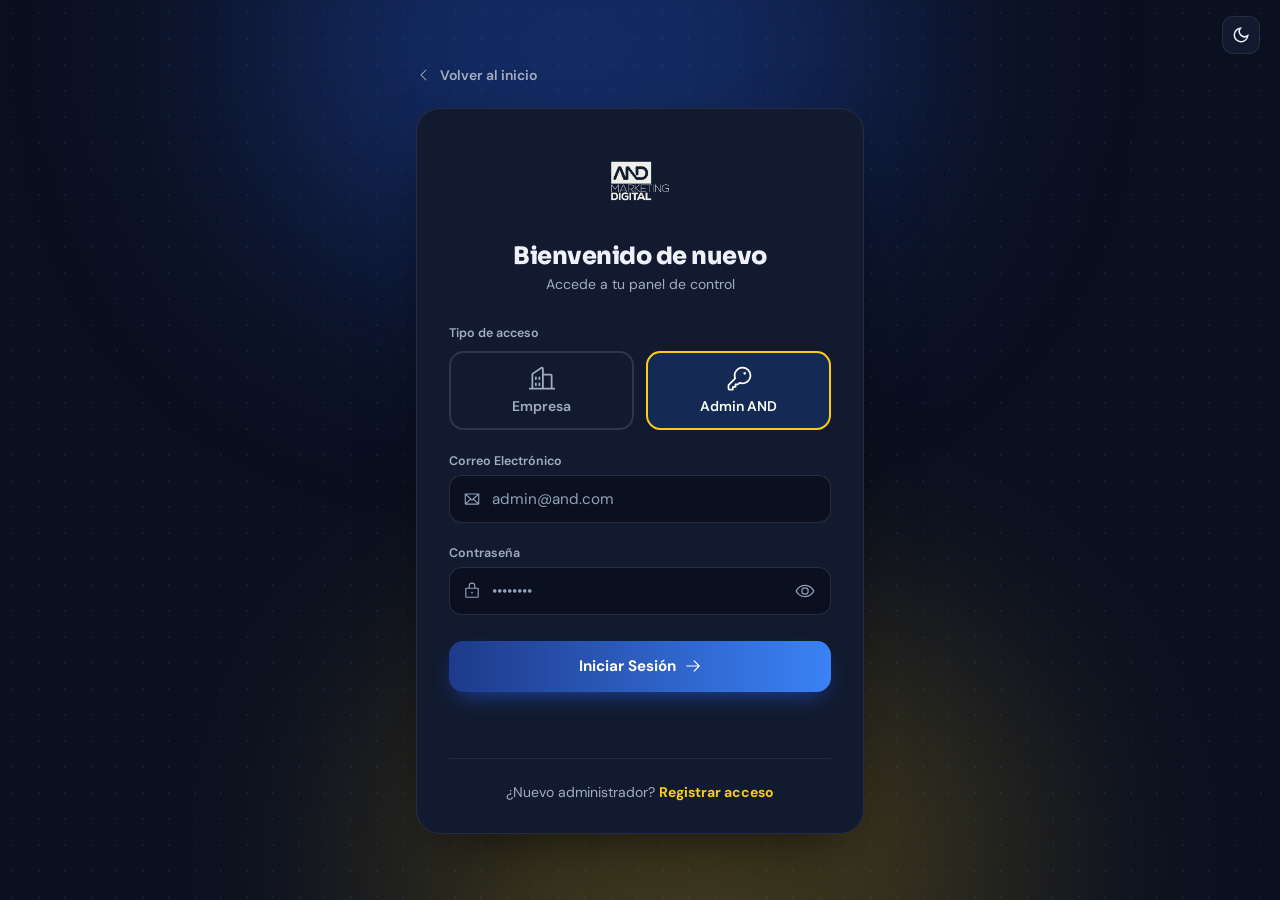
==== commit 2e80f438: "Rediseño propio de la landing (v2): Sora + DM Sans, navbar superior, hero con tarjeta de ahorro, cal" ====
--- a/admin.html
+++ b/admin.html
@@ -8,7 +8,7 @@
   <link rel="icon" href="assets/icon.png" />
   <link rel="preconnect" href="https://fonts.googleapis.com" />
   <link rel="preconnect" href="https://fonts.gstatic.com" crossorigin />
-  <link href="https://fonts.googleapis.com/css2?family=Montserrat:wght@300;400;500;600;700;800&display=swap" rel="stylesheet" />
+  <link href="https://fonts.googleapis.com/css2?family=Sora:wght@500;600;700;800&family=DM+Sans:wght@400;500;600;700&display=swap" rel="stylesheet" />
   <link rel="stylesheet" href="css/styles.css" />
   <link rel="stylesheet" href="css/admin.css" />
 </head>
--- a/css/styles.css
+++ b/css/styles.css
@@ -1,22 +1,16 @@
 /* =====================================================================
-   AND Local Ads — Landing "Factura local, sin complicaciones."
-   Tokens, base, layout y componentes. Tema oscuro por defecto (.dark en <html>).
+   AND Local Ads — Diseño propio v2
+   Tipografía: Sora (títulos) + DM Sans (texto). Paleta: azul + amarillo.
+   Tema oscuro por defecto (.dark en <html>), tema claro sin la clase.
    ===================================================================== */
 
 /* ---------- Tokens ---------- */
 :root {
-  --font-sans: "Montserrat", ui-sans-serif, system-ui, -apple-system, "Segoe UI", Roboto, sans-serif;
+  --font-head: "Sora", "DM Sans", system-ui, sans-serif;
+  --font-sans: "DM Sans", "Sora", system-ui, -apple-system, "Segoe UI", sans-serif;
   --font-mono: ui-monospace, SFMono-Regular, Menlo, Consolas, monospace;
 
-  /* Tema claro */
-  --background: #efefea;
-  --foreground: #101318;
-  --text-main: #101318;
-  --surface: #ffffff;
-  --primary: #1e3a8a;
-  --accent: #facc15;
-  --hero-line2: #101318;
-
+  /* Escalas (nombres conservados: los usan los paneles) */
   --emerald-50: #eff6ff; --emerald-100: #dbeafe; --emerald-200: #bfdbfe; --emerald-300: #93c5fd;
   --emerald-400: #60a5fa; --emerald-500: #3b82f6; --emerald-600: #2563eb; --emerald-700: #1d4ed8;
   --emerald-800: #1e40af; --emerald-900: #1e3a8a;
@@ -26,435 +20,387 @@
   --slate-50: #f8fafc; --slate-100: #f1f5f9; --slate-200: #e2e8f0; --slate-300: #cad5e2; --slate-400: #90a1b9;
   --slate-500: #62748e; --slate-600: #45556c; --slate-700: #314158; --slate-800: #1d293d; --slate-900: #0f172b; --slate-950: #020618;
 
-  /* Escala Fibonacci (como el sitio original) */
-  --fib-1: 13px; --fib-2: 21px; --fib-3: 34px; --fib-4: 55px; --fib-5: 89px; --fib-6: 144px;
-
-  /* Componentes (claro) */
+  /* Tema claro */
+  --background: #f5f7fb;
+  --foreground: #0b1020;
+  --text-main: #0b1020;
+  --text-soft: #4b5670;
+  --surface: #ffffff;
+  --surface-2: #eef2fa;
+  --border: #dfe5f0;
+  --primary: #2563eb;
+  --primary-deep: #1e3a8a;
+  --accent: #facc15;
+  --accent-ink: #0b1020;
+  --shadow: 0 20px 50px -20px rgba(15,23,43,.25);
+
+  /* Componentes */
   --card-bg: #ffffff;
-  --card-border: var(--slate-200);
-  --muted: var(--slate-600);
-  --muted-2: var(--slate-400);
+  --card-border: #dfe5f0;
+  --muted: #4b5670;
   --input-bg: #ffffff;
-  --input-border: var(--slate-200);
-  --range-track: var(--slate-200);
-  --bad-bg: var(--red-50); --bad-border: var(--red-100); --bad-title: var(--red-600); --bad-sep: var(--red-200);
-  --bad-call-bg: var(--red-100); --bad-call-border: var(--red-200); --bad-call-text: var(--red-700);
-  --good-bg: var(--emerald-50); --good-sep: var(--emerald-200); --good-title: var(--primary);
-  --good-call-bg: var(--emerald-100); --good-call-border: var(--emerald-200); --good-call-text: #1e3a8a;
-  --step-card-bg: #ffffff; --step-card-border: rgba(59,130,246,.10);
-  --mock-bg: #ffffff; --mock-border: var(--slate-200); --mock-line: var(--slate-200); --mock-soft: var(--slate-100);
-  --timeline: linear-gradient(to bottom, rgba(59,130,246,.10), rgba(59,130,246,.30), rgba(59,130,246,.10));
-  --dot-idle: var(--slate-300); --dot-ring: #ffffff;
-  --divider: rgba(59,130,246,.10);
-  --billing-card-bg: rgba(255,255,255,.8); --billing-card-border: rgba(30,64,175,.25);
-  --footer-link: rgba(16,19,24,.7);
+  --input-border: #cfd8e6;
+  --range-track: #dbe3f0;
+  --bad: #dc2626; --bad-bg: #fff1f1; --bad-border: #ffd5d5; --bad-soft: #ffe4e4;
+  --good: #2563eb; --good-bg: #eef4ff; --good-border: #bfd3ff; --good-soft: #dbe7ff;
+  --mock-bg: #ffffff; --mock-border: #dfe5f0; --mock-line: #dfe5f0; --mock-soft: #eef2fa; --mock-canvas: #f3f6fc;
+  --divider: #e6eaf2;
+  --nav-bg: rgba(245,247,251,.85);
+  --billing-bg: #0b1020;
+  --footer-link: #4b5670;
 }
-
 html.dark {
-  --background: #101318;
-  --foreground: #efefea;
-  --text-main: #efefea;
-  --surface: #1e3a8a;
+  --background: #0b1020;
+  --foreground: #eef1f8;
+  --text-main: #eef1f8;
+  --text-soft: #a3adc2;
+  --surface: #121a2f;
+  --surface-2: #17203a;
+  --border: rgba(255,255,255,.08);
   --primary: #3b82f6;
+  --primary-deep: #93c5fd;
   --accent: #facc15;
-  --hero-line2: #ffffff;
-
-  --card-bg: rgba(3,15,40,.45);
-  --card-border: rgba(255,255,255,.10);
-  --muted: var(--slate-300);
-  --muted-2: var(--slate-500);
-  --input-bg: var(--slate-950);
-  --input-border: var(--slate-800);
-  --range-track: var(--slate-700);
-  --bad-bg: rgba(130,24,26,.10); --bad-border: rgba(130,24,26,.30); --bad-title: var(--red-400); --bad-sep: rgba(130,24,26,.30);
-  --bad-call-bg: rgba(130,24,26,.40); --bad-call-border: var(--red-800); --bad-call-text: var(--red-300);
-  --good-bg: #0b1f45; --good-sep: rgba(30,64,175,.35); --good-title: var(--emerald-400);
-  --good-call-bg: rgba(30,58,138,.35); --good-call-border: var(--emerald-800); --good-call-text: var(--emerald-200);
-  --step-card-bg: rgba(15,23,43,.5); --step-card-border: rgba(255,255,255,.10);
-  --mock-bg: var(--slate-800); --mock-border: var(--slate-700); --mock-line: var(--slate-600); --mock-soft: var(--slate-700);
-  --timeline: linear-gradient(to bottom, var(--slate-800), var(--slate-700), var(--slate-800));
-  --dot-idle: var(--slate-700); --dot-ring: var(--slate-900);
-  --divider: rgba(255,255,255,.05);
-  --billing-card-bg: rgba(255,255,255,.05); --billing-card-border: rgba(59,130,246,.30);
-  --footer-link: var(--slate-400);
+  --accent-ink: #0b1020;
+  --shadow: 0 24px 60px -24px rgba(0,0,0,.7);
+
+  --card-bg: #121a2f;
+  --card-border: rgba(255,255,255,.08);
+  --muted: #a3adc2;
+  --input-bg: #0b1020;
+  --input-border: rgba(255,255,255,.12);
+  --range-track: #263252;
+  --bad: #ff6568; --bad-bg: rgba(130,24,26,.14); --bad-border: rgba(255,101,104,.3); --bad-soft: rgba(130,24,26,.35);
+  --good: #60a5fa; --good-bg: rgba(37,99,235,.12); --good-border: rgba(96,165,250,.35); --good-soft: rgba(37,99,235,.25);
+  --mock-bg: #1d293d; --mock-border: #314158; --mock-line: #45556c; --mock-soft: #314158; --mock-canvas: #0f172b;
+  --divider: rgba(255,255,255,.07);
+  --nav-bg: rgba(11,16,32,.8);
+  --billing-bg: #101a3a;
+  --footer-link: #a3adc2;
 }
 
 /* ---------- Base ---------- */
 *, *::before, *::after { box-sizing: border-box; }
-html { scroll-behavior: smooth; }
-body {
-  margin: 0;
-  font-family: var(--font-sans);
-  background: var(--background);
-  color: var(--text-main);
-  -webkit-font-smoothing: antialiased;
-  -moz-osx-font-smoothing: grayscale;
-  transition: background-color .3s, color .3s;
-  overflow-x: hidden;
-}
+html { scroll-behavior: smooth; scroll-padding-top: 84px; }
+body { margin: 0; font-family: var(--font-sans); background: var(--background); color: var(--text-main); -webkit-font-smoothing: antialiased; transition: background-color .3s, color .3s; overflow-x: hidden; }
 img { max-width: 100%; display: block; }
-h1, h2, h3, h4, h5, p { margin: 0; }
+[hidden] { display: none !important; }
+h1, h2, h3, h4, h5, p, ul, ol { margin: 0; }
+ul, ol { padding: 0; list-style: none; }
 button { font: inherit; cursor: pointer; }
 a { color: inherit; text-decoration: none; }
-.container { width: 100%; max-width: 80rem; margin-inline: auto; padding-inline: 1rem; }
+.container { width: 100%; max-width: 76rem; margin-inline: auto; padding-inline: 1.25rem; }
 .only-dark { display: none; }
 html.dark .only-dark { display: block; }
 html.dark .only-light { display: none; }
-.text-primary { color: var(--yellow-600); }
-html.dark .text-primary { color: var(--yellow-400); }
-.text-primary-deep { color: var(--yellow-600); }
-html.dark .text-primary-deep { color: var(--yellow-400); }
+.text-accent { color: var(--yellow-600); }
+html.dark .text-accent { color: var(--accent); }
+h1, h2, h3, .hcard__big, .savings__value, .ccard__total strong, .step__num { font-family: var(--font-head); }
+
+/* ---------- Eyebrow ---------- */
+.eyebrow { display: inline-flex; align-items: center; gap: .5rem; padding: .35rem .8rem .35rem .6rem; border-radius: 9999px; border: 1px solid var(--border); background: var(--surface); font-size: .72rem; font-weight: 700; letter-spacing: .12em; text-transform: uppercase; color: var(--text-soft); margin-bottom: 1rem; }
+.eyebrow i { width: 8px; height: 8px; border-radius: 9999px; background: var(--accent); box-shadow: 0 0 0 4px rgba(250,204,21,.2); }
+.eyebrow--light { background: rgba(255,255,255,.08); border-color: rgba(255,255,255,.15); color: #dbe4ff; }
 
 /* ---------- Botones ---------- */
-.btn {
-  display: inline-flex; align-items: center; justify-content: center; gap: .5rem;
-  padding: 13px 34px; border-radius: 9999px; border: 0;
-  background: var(--emerald-600); color: #fff; font-weight: 600; font-size: 1.125rem;
-  box-shadow: 0 10px 15px -3px rgba(59,130,246,.2);
-  transition: background-color .2s, transform .15s, box-shadow .2s;
-}
-.btn:hover { background: var(--emerald-700); }
-html.dark .btn { background: var(--emerald-500); }
-html.dark .btn:hover { background: var(--emerald-600); }
-.btn--accent { background: var(--accent); color: #0f172b; min-width: 200px; box-shadow: 0 10px 15px -3px rgba(250,204,21,.25); }
-.btn--accent:hover { background: var(--yellow-300); color: #0f172b; }
-html.dark .btn--accent { background: var(--accent); color: #0f172b; }
-html.dark .btn--accent:hover { background: var(--yellow-300); }
-.btn--lg { padding: 21px 34px; font-weight: 500; }
-.btn--outline { background: transparent; border: 2px solid var(--emerald-600); color: var(--text-main); box-shadow: none; }
-.btn--outline:hover { background: var(--emerald-50); }
-html.dark .btn--outline { background: transparent; border-color: var(--emerald-500); color: var(--slate-200); }
-html.dark .btn--outline:hover { background: rgba(30,58,138,.3); }
-.btn--block { width: 100%; border-radius: .75rem; padding: 1rem; font-weight: 700; font-size: 1rem; }
-.btn--block:active { transform: scale(.98); }
-.btn:disabled { opacity: .5; cursor: not-allowed; }
+.btn { display: inline-flex; align-items: center; justify-content: center; gap: .5rem; padding: .8rem 1.4rem; border-radius: .9rem; border: 1px solid transparent; font-weight: 700; font-size: .95rem; transition: transform .15s, box-shadow .2s, background-color .2s, color .2s, border-color .2s; }
+.btn:active { transform: translateY(1px); }
+.btn--primary { background: var(--primary); color: #fff; box-shadow: 0 10px 24px -10px rgba(37,99,235,.7); }
+.btn--primary:hover { background: var(--emerald-700); }
+html.dark .btn--primary:hover { background: var(--emerald-400); color: #0b1020; }
+.btn--accent { background: var(--accent); color: var(--accent-ink); box-shadow: 0 10px 24px -10px rgba(250,204,21,.7); }
+.btn--accent:hover { background: var(--yellow-300); }
+.btn--ghost { background: transparent; border-color: var(--border); color: var(--text-main); }
+.btn--ghost:hover { border-color: var(--primary); color: var(--primary); }
+.btn--outline-light { background: transparent; border-color: rgba(255,255,255,.35); color: #fff; }
+.btn--outline-light:hover { background: rgba(255,255,255,.1); }
+.btn--lg { padding: 1rem 1.75rem; font-size: 1.02rem; border-radius: 1rem; }
+.btn--sm { padding: .55rem 1rem; font-size: .85rem; border-radius: .7rem; }
+.btn--block { width: 100%; padding: 1rem; }
+.btn:disabled { opacity: .5; cursor: not-allowed; box-shadow: none; }
 .btn__arrow { transition: transform .2s; }
 .btn:hover .btn__arrow { transform: translateX(4px); }
 
-/* ---------- Topbar / tema ---------- */
-.topbar { position: fixed; top: var(--fib-2); right: var(--fib-3); z-index: 60; display: flex; gap: var(--fib-1); }
-.theme-toggle {
-  width: 40px; height: 40px; border-radius: 9999px; border: 1px solid var(--card-border);
-  background: var(--card-bg); color: var(--text-main); display: grid; place-items: center; backdrop-filter: blur(8px);
-}
+/* ---------- Navegación superior ---------- */
+.nav { position: sticky; top: 0; z-index: 60; background: var(--nav-bg); backdrop-filter: blur(14px); border-bottom: 1px solid var(--divider); }
+.nav__inner { display: flex; align-items: center; gap: 1.5rem; height: 72px; }
+.nav__brand img { height: 42px; width: auto; }
+.nav__links { display: none; gap: .25rem; margin-inline: auto; }
+@media (min-width: 900px) { .nav__links { display: flex; } }
+.nav__link { padding: .5rem .9rem; border-radius: .7rem; font-size: .9rem; font-weight: 600; color: var(--text-soft); transition: all .2s; }
+.nav__link:hover { color: var(--text-main); background: var(--surface-2); }
+.nav__link.is-active { color: var(--primary); background: rgba(37,99,235,.1); }
+.nav__actions { display: flex; align-items: center; gap: .6rem; margin-left: auto; }
+.nav__actions .btn--ghost { display: none; }
+@media (min-width: 640px) { .nav__actions .btn--ghost { display: inline-flex; } }
+.theme-toggle { width: 38px; height: 38px; border-radius: .7rem; border: 1px solid var(--border); background: var(--surface); color: var(--text-main); display: grid; place-items: center; }
 .theme-toggle .icon-moon { display: none; }
 html.dark .theme-toggle .icon-moon { display: block; }
 html.dark .theme-toggle .icon-sun { display: none; }
-
-/* ---------- Navegación lateral ---------- */
-.side-nav {
-  position: fixed; right: var(--fib-3); top: 50%; transform: translateY(-50%); z-index: 50;
-  display: none; flex-direction: column; gap: var(--fib-2); align-items: flex-end; mix-blend-mode: difference;
-}
-@media (min-width: 768px) { .side-nav { display: flex; } }
-.side-nav__item { display: flex; align-items: center; gap: var(--fib-1); background: none; border: 0; padding: 0; color: #fff; }
-.side-nav__dot { position: relative; width: 8px; height: 8px; display: grid; place-items: center; transition: all .5s; }
-.side-nav__dot i { width: 6px; height: 6px; border-radius: 9999px; background: rgba(255,255,255,.4); transition: all .5s; }
-.side-nav__dot::before { content: ""; position: absolute; inset: 0; border-radius: 9999px; border: 1px solid #fff; opacity: 0; transform: scale(0); transition: all .5s; }
-.side-nav__label { font-size: 10px; font-weight: 700; letter-spacing: .2em; text-transform: uppercase; opacity: 0; transform: translateX(1rem); transition: all .5s; }
-.side-nav__item:hover .side-nav__label { opacity: 1; transform: none; }
-.side-nav__item:hover .side-nav__dot i { background: var(--emerald-500); }
-.side-nav__item.is-active .side-nav__dot { width: 16px; height: 16px; }
-.side-nav__item.is-active .side-nav__dot::before { opacity: 1; transform: scale(1); }
-.side-nav__item.is-active .side-nav__dot i { background: #fff; }
-.side-nav__item.is-active .side-nav__label { opacity: 1; transform: none; }
-
-/* ---------- Animaciones de aparición ---------- */
-.reveal { opacity: 0; transition: opacity .8s ease, transform .8s ease; }
-.reveal--up { transform: translateY(40px); }
-.reveal--left { transform: translateX(-20px); }
-.reveal--zoom { transform: scale(.95); }
+.topbar { position: fixed; top: 1rem; right: 1.25rem; z-index: 60; }
+
+/* ---------- Aparición ---------- */
+.reveal { opacity: 0; transition: opacity .7s ease, transform .7s ease; }
+.reveal--up { transform: translateY(28px); }
+.reveal--zoom { transform: scale(.96); }
 .reveal.is-visible { opacity: 1; transform: none; }
 @media (prefers-reduced-motion: reduce) { .reveal { opacity: 1; transform: none; transition: none; } }
 
-/* ---------- Encabezados de sección ---------- */
-.section-head { text-align: center; margin-bottom: var(--fib-6); }
-.section-head--sm { margin-bottom: 6rem; position: relative; z-index: 10; }
-.section-head__title { font-size: clamp(1.875rem, 5vw, 3.75rem); font-weight: 700; letter-spacing: -.025em; line-height: 1.1; }
-.section-head__title--sm { font-size: clamp(1.875rem, 3.5vw, 2.25rem); margin-bottom: 1rem; }
-.section-head__title--xl { font-size: clamp(2.25rem, 6vw, 4.5rem); }
-.section-head__text { font-size: clamp(1.125rem, 1.6vw, 1.25rem); color: var(--text-main); opacity: .8; margin-top: var(--fib-2); max-width: 42rem; margin-inline: auto; line-height: 1.6; }
-.section-head__text--wide { max-width: 48rem; }
-.section-head--sm .section-head__text { margin-top: 0; opacity: .7; }
+/* ---------- Encabezados ---------- */
+.section-head { text-align: center; max-width: 46rem; margin: 0 auto 3rem; }
+.section-head--left { text-align: left; margin-inline: 0; }
+.section-head__title { font-size: clamp(2rem, 4.5vw, 3.25rem); font-weight: 800; letter-spacing: -.03em; line-height: 1.08; }
+.section-head__title--sm { font-size: clamp(1.75rem, 3.2vw, 2.4rem); }
+.section-head__text { margin-top: 1rem; font-size: 1.1rem; line-height: 1.65; color: var(--text-soft); }
 
 /* =====================================================================
    HERO
    ===================================================================== */
-.hero { position: relative; min-height: 100vh; padding: 6rem 0; display: flex; align-items: center; justify-content: center; overflow: hidden; }
-@media (min-width: 768px) { .hero { padding: 8rem 0; } }
-.hero__logo { position: absolute; top: 1rem; left: 1rem; z-index: 30; }
-@media (min-width: 768px) { .hero__logo { top: 2.5rem; left: 2.5rem; } }
-.hero__logo img { height: 6rem; width: auto; }
-@media (min-width: 640px) { .hero__logo img { height: 8rem; } }
-@media (min-width: 768px) { .hero__logo img { height: 12rem; } }
-.hero__bg { position: absolute; inset: 0; pointer-events: none; overflow: hidden; }
-.hero__sphere { position: absolute; top: 50%; left: 50%; width: 500px; height: 500px; transform: translate(-50%,-50%) scale(.8); z-index: 10; }
-.hero__sphere.is-visible { transform: translate(-50%,-50%) scale(1); }
-@media (min-width: 768px) { .hero__sphere { width: 800px; height: 800px; } }
-.hero__sphere img { width: 100%; height: 100%; object-fit: contain; opacity: .9; }
-html.dark .hero__sphere { display: none; }
-.hero__glow { position: absolute; top: 50%; left: 50%; width: 800px; height: 800px; transform: translate(-50%,-50%); background: rgba(250,204,21,.05); border-radius: 9999px; filter: blur(120px); }
-.hero__pulse { position: absolute; top: 50%; left: 50%; width: 800px; height: 800px; transform: translate(-50%,-50%); border-radius: 9999px; filter: blur(120px); opacity: .06;
-  background: linear-gradient(to top right, var(--slate-700), var(--slate-500), transparent); animation: pulse 2s cubic-bezier(.4,0,.6,1) infinite; }
-.hero__content { position: relative; z-index: 20; text-align: center; padding-inline: 1rem; max-width: 64rem; }
-.hero__title { font-size: clamp(2.5rem, 8.5vw, 6rem); font-weight: 700; line-height: 1.1; letter-spacing: -.025em; margin-bottom: var(--fib-3); }
-.hero__title span:first-child { color: var(--primary); }
-.hero__title span:last-child { color: var(--hero-line2); }
-html.dark .hero__title span { color: #fff; }
-.hero__subtitle { font-size: clamp(1.25rem, 2vw, 1.5rem); font-weight: 300; line-height: 1.6; max-width: 48rem; margin-inline: auto; color: var(--text-main); }
-html.dark .hero__subtitle { color: var(--slate-300); }
-.hero__actions { margin-top: var(--fib-4); display: flex; flex-direction: column; gap: var(--fib-2); justify-content: center; padding-inline: 1rem; }
-@media (min-width: 768px) { .hero__actions { flex-direction: row; padding-inline: 0; } }
+.hero { position: relative; padding: 4.5rem 0 4rem; overflow: hidden; }
+@media (min-width: 900px) { .hero { padding: 6rem 0 5rem; } }
+.hero__bg { position: absolute; inset: 0; pointer-events: none; background-image: radial-gradient(rgba(37,99,235,.14) 1px, transparent 1px); background-size: 26px 26px; mask-image: radial-gradient(ellipse at 50% 30%, #000 30%, transparent 75%); }
+.blob { position: absolute; border-radius: 9999px; filter: blur(90px); opacity: .55; }
+.blob--blue { width: 520px; height: 520px; top: -160px; right: -120px; background: #3b82f6; }
+.blob--yellow { width: 380px; height: 380px; bottom: -160px; left: -120px; background: #facc15; opacity: .35; }
+.hero__grid { position: relative; display: grid; gap: 3rem; align-items: center; }
+@media (min-width: 960px) { .hero__grid { grid-template-columns: 1.15fr 1fr; gap: 4rem; } }
+.hero__title { font-size: clamp(2.6rem, 6vw, 4.6rem); font-weight: 800; line-height: 1.02; letter-spacing: -.035em; margin-top: .25rem; }
+.hero__accent { color: var(--primary); }
+html.dark .hero__accent { background: linear-gradient(90deg, #93c5fd, #3b82f6); -webkit-background-clip: text; background-clip: text; color: transparent; }
+.hero__subtitle { margin-top: 1.25rem; font-size: 1.15rem; line-height: 1.65; color: var(--text-soft); max-width: 36rem; }
+.hero__actions { margin-top: 2rem; display: flex; flex-wrap: wrap; gap: .75rem; }
+.hero__facts { margin-top: 2.25rem; display: flex; gap: 2rem; flex-wrap: wrap; }
+.hero__facts li { display: flex; flex-direction: column; }
+.hero__facts strong { font-family: var(--font-head); font-size: 1.5rem; font-weight: 800; color: var(--text-main); }
+.hero__facts span { font-size: .8rem; color: var(--text-soft); }
+
+/* Tarjeta flotante */
+.hero__visual { position: relative; max-width: 30rem; margin-inline: auto; }
+.hcard { position: relative; background: var(--card-bg); border: 1px solid var(--card-border); border-radius: 1.5rem; padding: 1.5rem; box-shadow: var(--shadow); }
+.hcard::before { content: ""; position: absolute; inset: -1px; border-radius: 1.5rem; padding: 1px; background: linear-gradient(135deg, rgba(59,130,246,.6), transparent 40%, rgba(250,204,21,.6)); -webkit-mask: linear-gradient(#000 0 0) content-box, linear-gradient(#000 0 0); -webkit-mask-composite: xor; mask-composite: exclude; pointer-events: none; }
+.hcard__head { display: flex; align-items: center; gap: .5rem; font-size: .78rem; font-weight: 600; color: var(--text-soft); }
+.hcard__dot { width: 8px; height: 8px; border-radius: 9999px; background: #22c55e; box-shadow: 0 0 0 4px rgba(34,197,94,.2); }
+.hcard__tag { margin-left: auto; padding: .2rem .55rem; border-radius: 9999px; background: rgba(37,99,235,.12); color: var(--primary); font-size: .68rem; font-weight: 700; }
+.hcard__big { margin-top: .9rem; font-size: 2.6rem; font-weight: 800; letter-spacing: -.03em; display: flex; align-items: baseline; gap: .5rem; }
+.hcard__big small { font-family: var(--font-sans); font-size: .85rem; font-weight: 600; color: var(--text-soft); }
+.hcard__rows { margin-top: 1rem; display: grid; gap: .5rem; font-size: .9rem; }
+.hcard__rows div { display: flex; justify-content: space-between; padding: .5rem .75rem; border-radius: .6rem; background: var(--surface-2); }
+.hcard__rows span { color: var(--text-soft); }
+.hcard__rows .is-bad { color: var(--bad); }
+.hcard__rows .is-good { color: var(--good); }
+.hcard__bar { margin-top: 1rem; height: 8px; border-radius: 4px; background: var(--range-track); overflow: hidden; }
+.hcard__bar i { display: block; height: 100%; background: linear-gradient(90deg, var(--primary), var(--accent)); border-radius: 4px; }
+.hcard__foot { margin-top: .75rem; font-size: .85rem; color: var(--text-soft); }
+.hcard__foot strong { color: var(--text-main); }
+.hfloat { position: absolute; display: inline-flex; align-items: center; gap: .4rem; padding: .55rem .85rem; border-radius: .8rem; background: var(--card-bg); border: 1px solid var(--card-border); box-shadow: var(--shadow); font-size: .8rem; font-weight: 700; animation: floatY 5s ease-in-out infinite; }
+.hfloat--a { top: -1rem; left: -1.5rem; color: #16a34a; }
+.hfloat--b { bottom: -1rem; right: -1rem; animation-delay: -2.5s; color: var(--text-soft); }
+.hfloat--b span { color: var(--primary); }
+@keyframes floatY { 0%, 100% { transform: translateY(0); } 50% { transform: translateY(-8px); } }
+@media (max-width: 480px) { .hfloat--a { left: 0; } .hfloat--b { right: 0; } }
 
 /* =====================================================================
    PLATAFORMAS
    ===================================================================== */
-.platforms { padding: var(--fib-4) 0; border-bottom: 1px solid var(--divider); }
-.platforms__label { text-align: center; font-size: .875rem; font-weight: 500; text-transform: uppercase; letter-spacing: .1em; opacity: .6; margin-bottom: var(--fib-3); }
-html.dark .platforms__label { color: var(--slate-500); opacity: 1; }
-.platforms__logos { display: flex; flex-wrap: wrap; justify-content: center; align-items: center; gap: 1.5rem; }
-@media (min-width: 640px) { .platforms__logos { gap: 2rem; } }
-@media (min-width: 768px) { .platforms__logos { gap: 3rem; } }
-.platforms__logos img { height: 1.75rem; width: auto; object-fit: contain; transition: transform .2s; }
-@media (min-width: 640px) { .platforms__logos img { height: 2rem; } }
-@media (min-width: 768px) { .platforms__logos img { height: 2.5rem; } }
-@media (min-width: 1024px) { .platforms__logos img { height: 2.75rem; } }
-.platforms__logos img:hover { transform: scale(1.05); }
-
-/* =====================================================================
-   EMPRESAS (calculadora + proceso)
-   ===================================================================== */
-.companies { position: relative; padding-top: 8rem; padding-bottom: var(--fib-6); overflow: hidden; }
-.companies__texture { position: absolute; inset: 0; opacity: .2; pointer-events: none; }
-.companies__texture img { width: 100%; height: 100%; object-fit: cover; filter: grayscale(1) contrast(1.25); }
-.companies__fade { position: absolute; inset: 0; pointer-events: none; background: linear-gradient(to bottom, var(--background), transparent 30%, transparent 70%, var(--background)); }
-html.dark .companies__fade { background: linear-gradient(to bottom, #000, transparent 30%, transparent 70%, #000); }
-.companies__inner { position: relative; z-index: 10; }
-
-/* ---------- Calculadora ---------- */
-.calc-wrap { max-width: 64rem; margin: 0 auto 8rem; padding-inline: 1rem; }
-.card { background: var(--card-bg); border: 1px solid var(--card-border); border-radius: 1.5rem; backdrop-filter: blur(24px); box-shadow: 0 25px 50px -12px rgba(0,0,0,.25); }
-.calc { padding: 2rem; }
-.calc__head { text-align: center; margin-bottom: 2.5rem; }
-.calc__head h3 { font-size: clamp(1.5rem, 3vw, 1.875rem); font-weight: 700; margin-bottom: .5rem; }
-.calc__head p { color: var(--muted); }
-html.dark .calc__head p { color: var(--slate-400); }
-.calc__input { max-width: 36rem; margin: 0 auto 3rem; }
-.calc__input > label { display: block; text-align: center; font-size: .875rem; font-weight: 500; text-transform: uppercase; letter-spacing: .05em; margin-bottom: 1rem; }
-html.dark .calc__input > label { color: var(--slate-300); }
-.calc__number-wrap { display: flex; justify-content: center; margin-bottom: 1.5rem; }
-#investInput {
-  width: 12rem; background: transparent; border: 0; border-bottom: 2px solid var(--primary); text-align: center;
-  font: inherit; font-size: clamp(1.875rem, 4vw, 2.25rem); font-weight: 700; color: var(--text-main); padding: .5rem 0; outline: none; transition: border-color .2s;
-  -moz-appearance: textfield;
-}
+.platforms { border-block: 1px solid var(--divider); background: var(--surface); }
+html.dark .platforms { background: rgba(255,255,255,.02); }
+.platforms__inner { display: flex; flex-wrap: wrap; align-items: center; gap: 1rem 2rem; padding: 1.25rem 1.25rem; }
+.platforms__label { font-size: .75rem; font-weight: 700; text-transform: uppercase; letter-spacing: .12em; color: var(--text-soft); }
+.platforms__logos { display: flex; flex-wrap: wrap; gap: .6rem; margin-left: auto; }
+.chip { display: inline-flex; align-items: center; height: 44px; padding: 0 1rem; border-radius: 9999px; border: 1px solid var(--border); background: var(--surface-2); transition: border-color .2s, transform .2s; }
+.chip:hover { border-color: var(--primary); transform: translateY(-2px); }
+.chip img { height: 20px; width: auto; }
+html:not(.dark) .chip img { filter: brightness(0); opacity: .8; }
+
+/* =====================================================================
+   EMPRESAS · calculadora
+   ===================================================================== */
+.companies { padding: 5rem 0 3rem; }
+.calc { display: grid; gap: 1.5rem; margin-bottom: 4rem; }
+@media (min-width: 1000px) { .calc { grid-template-columns: 22rem 1fr; align-items: start; } }
+.calc__side { position: sticky; top: 90px; background: var(--card-bg); border: 1px solid var(--card-border); border-radius: 1.5rem; padding: 1.5rem; box-shadow: var(--shadow); }
+@media (max-width: 999px) { .calc__side { position: static; } }
+.calc__side h3 { font-size: 1.25rem; font-weight: 800; letter-spacing: -.02em; }
+.calc__side > p { margin-top: .35rem; font-size: .9rem; color: var(--text-soft); }
+.calc__input { margin-top: 1.5rem; }
+.calc__input > label { display: block; font-size: .72rem; font-weight: 700; text-transform: uppercase; letter-spacing: .1em; color: var(--text-soft); margin-bottom: .6rem; }
+.calc__number-wrap { display: flex; align-items: center; gap: .25rem; border: 1px solid var(--input-border); border-radius: 1rem; background: var(--input-bg); padding: .25rem 1rem; transition: border-color .2s, box-shadow .2s; }
+.calc__number-wrap:focus-within { border-color: var(--primary); box-shadow: 0 0 0 4px rgba(37,99,235,.15); }
+.calc__currency { font-family: var(--font-head); font-size: 1.6rem; font-weight: 700; color: var(--text-soft); }
+#investInput { flex: 1; min-width: 0; background: transparent; border: 0; font: inherit; font-family: var(--font-head); font-size: 2.1rem; font-weight: 800; letter-spacing: -.02em; color: var(--text-main); padding: .35rem 0; outline: none; -moz-appearance: textfield; }
 #investInput::-webkit-outer-spin-button, #investInput::-webkit-inner-spin-button { -webkit-appearance: none; margin: 0; }
-#investInput:focus { border-color: var(--accent); }
-#investRange { width: 100%; height: 8px; border-radius: .5rem; background: var(--range-track); appearance: none; cursor: pointer; accent-color: var(--primary); }
-#investRange::-webkit-slider-thumb { appearance: none; width: 18px; height: 18px; border-radius: 9999px; background: var(--primary); border: 0; }
-#investRange::-moz-range-thumb { width: 18px; height: 18px; border-radius: 9999px; background: var(--primary); border: 0; }
-.calc__range-labels { display: flex; justify-content: space-between; font-family: var(--font-mono); font-size: .75rem; color: var(--slate-400); margin-top: .5rem; }
-.calc__grid { display: grid; gap: 1.5rem; margin-bottom: 2rem; }
-@media (min-width: 768px) { .calc__grid { grid-template-columns: 1fr 1fr; } }
-
-.calc-card { position: relative; overflow: hidden; border-radius: 1rem; padding: 1.5rem; display: flex; flex-direction: column; transition: box-shadow .3s; }
-.calc-card--bad { background: var(--bad-bg); border: 2px solid var(--bad-border); }
-.calc-card--bad:hover { box-shadow: 0 10px 15px -3px rgba(251,44,54,.05); }
-.calc-card--good { background: var(--good-bg); border: 2px solid var(--primary); box-shadow: 0 0 0 4px rgba(59,130,246,.05); }
-.calc-card--good:hover { box-shadow: 0 0 0 4px rgba(59,130,246,.05), 0 20px 25px -5px rgba(59,130,246,.1); }
-.calc-card__watermark { position: absolute; top: 1rem; right: 1rem; color: rgba(251,44,54,.2); pointer-events: none; }
-.calc-card__watermark--shield { top: 2.5rem; color: rgba(59,130,246,.05); }
-html.dark .calc-card__watermark--shield { color: rgba(59,130,246,.1); }
-.calc-card__badge { position: absolute; top: 0; right: 0; z-index: 10; padding: .375rem 1rem; background: var(--accent); color: #0f172b; font-size: 10px; text-transform: uppercase; font-weight: 700; border-bottom-left-radius: .75rem; box-shadow: 0 10px 15px -3px rgba(0,0,0,.1); }
-.calc-card__title { position: relative; z-index: 10; display: flex; align-items: flex-start; gap: .5rem; font-size: clamp(1.125rem, 2vw, 1.25rem); font-weight: 700; margin-bottom: 1.5rem; padding-right: 2rem; }
-.calc-card__title svg { flex-shrink: 0; margin-top: 2px; }
-.calc-card--bad .calc-card__title { color: var(--bad-title); }
-.calc-card--good .calc-card__title { color: var(--good-title); }
-.calc-card__rows { display: flex; flex-direction: column; gap: .75rem; margin-bottom: 1.5rem; }
-.row { display: flex; justify-content: space-between; align-items: flex-start; font-size: .875rem; color: var(--muted); }
-.row > span:first-child { display: block; }
-.row small { display: block; font-size: 10px; color: var(--slate-400); }
-.row--accent { font-weight: 600; color: var(--yellow-600); }
-html.dark .row--accent { color: var(--yellow-400); }
-.row--center { align-items: center; }
-.row__stack { display: flex; flex-direction: column; align-items: flex-end; }
-.row__stack b { font-weight: 500; }
-html.dark .row__stack b { color: var(--emerald-200); }
-.tag { font-style: normal; font-size: 10px; font-weight: 700; color: var(--yellow-600); background: var(--yellow-100); padding: 2px 6px; border-radius: .25rem; margin-top: 2px; }
-html.dark .tag { color: var(--yellow-400); background: rgba(250,204,21,.15); }
-.row-sep { border: 0; height: 1px; background: var(--bad-sep); margin: .5rem 0; width: 100%; }
-.row-sep--good { background: var(--good-sep); }
-.callout { padding: .75rem; border-radius: .5rem; margin-top: .5rem; }
-.callout__row { display: flex; justify-content: space-between; align-items: center; font-weight: 700; font-size: .875rem; margin-bottom: .25rem; }
-.callout p { font-size: .75rem; opacity: .8; }
-.callout--bad { background: var(--bad-call-bg); border: 1px solid var(--bad-call-border); color: var(--bad-call-text); }
-.callout--bad p { color: var(--red-600); }
-html.dark .callout--bad p { color: var(--red-400); }
-.callout--good { background: var(--good-call-bg); border: 1px solid var(--good-call-border); color: var(--good-call-text); }
-.callout--good p { color: var(--emerald-700); }
-html.dark .callout--good p { color: var(--emerald-400); }
-.calc-card__total { margin-top: auto; padding-top: 1rem; border-top: 1px solid var(--bad-sep); display: flex; justify-content: space-between; align-items: flex-end; }
-.calc-card__total span { font-size: .875rem; font-weight: 500; color: var(--red-600); opacity: .7; }
-.calc-card__total strong { font-size: 1.875rem; font-weight: 700; color: var(--red-600); }
-html.dark .calc-card__total span, html.dark .calc-card__total strong { color: var(--red-400); }
-.calc-card__total--good { border-top-color: var(--good-sep); }
-.calc-card__total--good span { color: var(--emerald-600); }
-.calc-card__total--good strong { color: var(--primary); }
-html.dark .calc-card__total--good span { color: var(--emerald-400); }
-html.dark .calc-card__total--good strong { color: #fff; }
-
-/* Resumen de ahorro */
-.savings { position: relative; overflow: hidden; border-radius: 1rem; padding: 1.5rem; color: #fff; background: linear-gradient(to right, #1e3a8a, #2563eb); box-shadow: 0 10px 15px -3px rgba(0,0,0,.1); transition: transform .3s; }
-@media (min-width: 768px) { .savings { padding: 2rem; } }
-.savings:hover { transform: scale(1.01); }
-.savings__watermark { position: absolute; top: 0; right: 0; opacity: .1; }
-.savings__inner { position: relative; z-index: 10; display: flex; flex-direction: column; align-items: center; justify-content: space-between; gap: 1.5rem; }
-@media (min-width: 768px) { .savings__inner { flex-direction: row; } }
-.savings__block { text-align: center; }
-@media (min-width: 768px) { .savings__block { text-align: left; } }
-.savings__block h5 { color: var(--emerald-100); font-size: .875rem; font-weight: 600; text-transform: uppercase; letter-spacing: .05em; margin-bottom: .25rem; }
-.savings__value { font-size: clamp(1.5rem, 3vw, 2.25rem); font-weight: 700; margin-bottom: .5rem; }
-.savings__value--big { font-size: clamp(1.875rem, 4vw, 3rem); font-weight: 800; line-height: 1; }
-.savings__chip { display: inline-block; background: rgba(255,255,255,.2); backdrop-filter: blur(4px); border-radius: .5rem; padding: .25rem .75rem; font-size: .875rem; font-weight: 500; }
-.savings__divider { display: none; width: 1px; height: 3rem; background: rgba(255,255,255,.3); }
-@media (min-width: 768px) { .savings__divider { display: block; } }
-.savings__note { background: rgba(255,255,255,.1); border: 1px solid rgba(255,255,255,.2); border-radius: .75rem; padding: 1rem; max-width: 20rem; backdrop-filter: blur(12px); display: flex; gap: .75rem; align-items: flex-start; }
-.savings__note svg { flex-shrink: 0; color: var(--yellow-300); }
-.savings__note p { font-size: .875rem; line-height: 1.375; font-weight: 500; color: var(--emerald-50); }
-.savings__note strong { color: var(--yellow-300); font-size: 1rem; border-bottom: 1px solid rgba(250,204,21,.5); }
+#investRange { --pct: 9%; width: 100%; height: 12px; margin-top: 1rem; border-radius: 9999px; appearance: none; cursor: pointer; outline: none; border: 1px solid rgba(37,99,235,.25); background: linear-gradient(to right, var(--emerald-600) 0%, var(--emerald-500) var(--pct), var(--range-track) var(--pct), var(--range-track) 100%); }
+#investRange:focus-visible { box-shadow: 0 0 0 4px rgba(37,99,235,.25); }
+#investRange::-webkit-slider-thumb { appearance: none; width: 26px; height: 26px; border-radius: 9999px; background: var(--emerald-600); border: 4px solid #fff; box-shadow: 0 0 0 2px var(--accent), 0 4px 12px rgba(0,0,0,.25); cursor: grab; transition: transform .15s; }
+#investRange::-webkit-slider-thumb:hover { transform: scale(1.1); }
+#investRange::-moz-range-thumb { width: 26px; height: 26px; border-radius: 9999px; background: var(--emerald-600); border: 4px solid #fff; box-shadow: 0 0 0 2px var(--accent), 0 4px 12px rgba(0,0,0,.25); cursor: grab; }
+.calc__range-labels { display: flex; justify-content: space-between; margin-top: .5rem; font-family: var(--font-mono); font-size: .78rem; font-weight: 600; color: var(--text-soft); }
+.calc__presets { display: grid; grid-template-columns: repeat(4, 1fr); gap: .4rem; margin-top: .9rem; }
+.calc__presets button { padding: .5rem .25rem; border-radius: .6rem; border: 1px solid var(--border); background: var(--surface-2); color: var(--text-soft); font-size: .8rem; font-weight: 700; transition: all .15s; }
+.calc__presets button:hover { border-color: var(--primary); color: var(--primary); }
+.calc__presets button.is-on { background: var(--primary); border-color: var(--primary); color: #fff; }
+
+/* Resumen de ahorro (en la barra lateral) */
+.savings { margin-top: 1.5rem; border-radius: 1.25rem; padding: 1.25rem; color: #fff; background: linear-gradient(145deg, #1e3a8a 0%, #2563eb 60%, #3b82f6 100%); position: relative; overflow: hidden; }
+.savings::after { content: ""; position: absolute; width: 180px; height: 180px; right: -60px; top: -60px; border-radius: 9999px; background: rgba(250,204,21,.25); filter: blur(30px); }
+.savings h5 { font-size: .68rem; font-weight: 700; text-transform: uppercase; letter-spacing: .12em; color: rgba(255,255,255,.75); }
+.savings__row { display: flex; align-items: flex-end; justify-content: space-between; gap: .75rem; position: relative; }
+.savings__value { font-size: 1.7rem; font-weight: 800; letter-spacing: -.02em; line-height: 1.1; margin-top: .2rem; }
+.savings__value--big { font-size: 2.3rem; color: var(--accent); }
+.savings__chip { font-size: .72rem; font-weight: 700; padding: .3rem .6rem; border-radius: 9999px; background: rgba(255,255,255,.16); white-space: nowrap; }
+.savings__year { margin-top: 1rem; padding-top: 1rem; border-top: 1px solid rgba(255,255,255,.18); position: relative; }
+.savings__note { margin-top: 1rem; display: flex; align-items: flex-start; gap: .5rem; font-size: .85rem; line-height: 1.4; color: rgba(255,255,255,.9); position: relative; }
+.savings__note svg { flex-shrink: 0; color: var(--accent); }
+.savings__note strong { color: var(--accent); }
+
+/* Comparativa */
+.calc__main { display: flex; flex-direction: column; gap: 1.5rem; }
+.compare { display: grid; gap: 1rem; position: relative; }
+@media (min-width: 720px) { .compare { grid-template-columns: 1fr auto 1fr; align-items: stretch; } }
+.compare__vs { display: none; align-items: center; }
+@media (min-width: 720px) { .compare__vs { display: flex; } }
+.compare__vs span { width: 44px; height: 44px; border-radius: 9999px; display: grid; place-items: center; background: var(--surface); border: 1px solid var(--border); font-family: var(--font-head); font-weight: 800; font-size: .8rem; color: var(--text-soft); box-shadow: var(--shadow); }
+.ccard { position: relative; display: flex; flex-direction: column; background: var(--card-bg); border: 1px solid var(--card-border); border-radius: 1.5rem; padding: 1.5rem; overflow: hidden; }
+.ccard::before { content: ""; position: absolute; top: 0; left: 0; right: 0; height: 5px; }
+.ccard--bad::before { background: linear-gradient(90deg, #ef4444, #f97316); }
+.ccard--good::before { background: linear-gradient(90deg, #2563eb, #facc15); }
+.ccard--good { border-color: var(--good-border); box-shadow: 0 0 0 4px rgba(37,99,235,.06); }
+.ccard__badge { position: absolute; top: 1rem; right: 1rem; padding: .3rem .65rem; border-radius: 9999px; background: var(--accent); color: var(--accent-ink); font-size: .65rem; font-weight: 800; text-transform: uppercase; letter-spacing: .08em; }
+.ccard__head { display: flex; gap: .85rem; align-items: center; margin-bottom: 1.25rem; padding-right: 5rem; }
+.ccard__icon { flex-shrink: 0; width: 42px; height: 42px; border-radius: .9rem; display: grid; place-items: center; }
+.ccard--bad .ccard__icon { background: var(--bad-soft); color: var(--bad); }
+.ccard--good .ccard__icon { background: var(--good-soft); color: var(--good); }
+.ccard__head h4 { font-family: var(--font-head); font-size: 1.05rem; font-weight: 800; }
+.ccard__head p { font-size: .8rem; color: var(--text-soft); margin-top: .1rem; }
+.ccard__rows { display: flex; flex-direction: column; gap: .55rem; }
+.row { display: flex; justify-content: space-between; align-items: flex-start; gap: 1rem; font-size: .9rem; color: var(--text-soft); }
+.row > span:last-child { color: var(--text-main); font-weight: 600; font-variant-numeric: tabular-nums; }
+.row small { display: block; font-size: .7rem; color: var(--text-soft); margin-top: .1rem; }
+.row--sub { padding-top: .55rem; border-top: 1px dashed var(--border); }
+.row--accent > span { color: var(--yellow-600); font-weight: 700; }
+html.dark .row--accent > span { color: var(--accent); }
+.tag { display: inline-block !important; margin-top: .25rem !important; padding: .15rem .5rem; border-radius: .4rem; background: rgba(37,99,235,.12); color: var(--primary) !important; font-weight: 700; font-size: .68rem !important; }
+.callout { margin-top: .4rem; padding: .8rem .9rem; border-radius: .9rem; border: 1px solid; }
+.callout__row { display: flex; justify-content: space-between; font-weight: 700; font-size: .88rem; }
+.callout p { font-size: .75rem; margin-top: .2rem; opacity: .85; }
+.callout--bad { background: var(--bad-bg); border-color: var(--bad-border); color: var(--bad); }
+.callout--good { background: var(--good-bg); border-color: var(--good-border); color: var(--good); }
+.ccard__total { margin-top: auto; padding-top: 1rem; border-top: 1px solid var(--divider); display: flex; justify-content: space-between; align-items: flex-end; margin-top: 1.25rem; }
+.ccard__total span { font-size: .8rem; font-weight: 700; text-transform: uppercase; letter-spacing: .08em; color: var(--text-soft); }
+.ccard__total strong { font-size: 1.9rem; font-weight: 800; letter-spacing: -.03em; }
+.ccard--bad .ccard__total strong { color: var(--bad); }
+.ccard--good .ccard__total strong { color: var(--good); }
 
 /* Formulario de leads */
-.lead { margin-top: 3rem; padding-top: 3rem; border-top: 1px solid var(--divider); }
-.lead__title { font-size: 1.25rem; font-weight: 700; text-align: center; margin-bottom: 2rem; }
-.lead__form { display: grid; gap: 1.5rem 2rem; max-width: 56rem; margin-inline: auto; }
-@media (min-width: 768px) { .lead__form { grid-template-columns: 1fr 1fr; } .lead__submit { grid-column: span 2; } }
-.lead__col { display: flex; flex-direction: column; gap: 1.5rem; }
-.field label { display: block; font-size: 10px; font-weight: 700; text-transform: uppercase; letter-spacing: .1em; color: var(--slate-400); margin: 0 0 .5rem .25rem; }
-html.dark .field label { color: var(--slate-500); }
-.field__wrap { position: relative; }
-.field__icon { position: absolute; left: 1rem; top: 50%; transform: translateY(-50%); color: var(--slate-400); transition: color .2s; pointer-events: none; }
-.field__wrap:focus-within .field__icon { color: var(--emerald-500); }
-.field input, .phone input, .phone select {
-  width: 100%; font: inherit; font-size: .875rem; color: var(--text-main); background: var(--input-bg);
-  border: 1px solid var(--input-border); border-radius: .75rem; padding: .875rem 1rem .875rem 3rem; outline: none; transition: border-color .2s, box-shadow .2s;
-}
-.field input:focus { border-color: var(--emerald-500); box-shadow: 0 0 0 2px rgba(59,130,246,.2); }
-.field input[readonly] { background: var(--slate-50); color: var(--slate-500); font-weight: 500; cursor: not-allowed; }
-html.dark .field input[readonly] { background: rgba(15,23,43,.8); }
-.field__hint { font-size: 10px; color: var(--slate-400); margin-top: .25rem; }
-.field-row { display: grid; grid-template-columns: 1fr 1fr; gap: 1rem; }
-.phone { display: flex; overflow: hidden; background: var(--input-bg); border: 1px solid var(--input-border); border-radius: .75rem; transition: border-color .2s, box-shadow .2s; }
-.phone:focus-within { border-color: var(--emerald-500); box-shadow: 0 0 0 2px rgba(59,130,246,.2); }
-.phone select { width: 76px; flex-shrink: 0; border: 0; border-right: 1px solid var(--input-border); border-radius: 0; padding: 0 .5rem; font-size: .75rem; background: var(--slate-50); color: var(--slate-700); cursor: pointer; }
-html.dark .phone select { background: var(--slate-900); color: var(--slate-200); }
-.phone input { border: 0; border-radius: 0; background: transparent; padding: .875rem .75rem; min-width: 0; }
-.lead__submit { margin-top: 1rem; }
-.consent { display: flex; align-items: flex-start; justify-content: center; gap: .5rem; font-size: .75rem; color: var(--slate-500); text-align: center; margin-top: 1rem; cursor: pointer; }
-html.dark .consent { color: var(--slate-400); }
-.consent input { margin-top: 2px; width: 1rem; height: 1rem; accent-color: var(--emerald-600); }
-.lead__status { text-align: center; font-size: .875rem; margin-top: .75rem; min-height: 1.25rem; color: var(--emerald-500); font-weight: 600; }
-.lead__status.is-error { color: var(--red-500); }
-
-/* ---------- Proceso / timeline ---------- */
-.process { max-width: 64rem; margin: 0 auto var(--fib-6); position: relative; }
-.timeline { position: relative; display: flex; flex-direction: column; gap: 6rem; }
-.timeline__line { position: absolute; left: 50%; top: -2rem; bottom: 2rem; width: 2px; transform: translateX(-50%); background: var(--timeline); display: none; }
-@media (min-width: 768px) { .timeline__line { display: block; } }
-.step { position: relative; display: flex; flex-direction: column; align-items: center; gap: 2rem; }
-@media (min-width: 768px) { .step { flex-direction: row; gap: 4rem; } .step--reverse { flex-direction: row-reverse; } }
-.step__dot { position: absolute; left: 50%; top: 50%; transform: translate(-50%,-50%); width: 16px; height: 16px; border-radius: 9999px; border: 2px solid var(--dot-ring); background: var(--dot-idle); box-shadow: 0 10px 15px -3px rgba(0,0,0,.2); z-index: 10; display: none; transition: background .5s, transform .5s; }
-@media (min-width: 768px) { .step__dot { display: block; } }
-.step.is-active .step__dot { background: var(--emerald-500); transform: translate(-50%,-50%) scale(1.25); }
-.step__visual { flex: 1; width: 100%; }
-.step__text { flex: 1; text-align: center; }
-@media (min-width: 768px) { .step__text { text-align: left; } }
-.step__badge { display: inline-block; padding: .25rem .75rem; margin-bottom: 1rem; border-radius: 9999px; background: rgba(59,130,246,.1); color: var(--yellow-600); font-weight: 700; font-size: .875rem; text-transform: uppercase; letter-spacing: .05em; }
-html.dark .step__badge { background: rgba(250,204,21,.12); color: var(--yellow-400); }
-.step__text h4 { font-size: clamp(1.5rem, 2.5vw, 1.875rem); font-weight: 700; margin-bottom: 1rem; }
-.step__text p { font-size: clamp(1rem, 1.4vw, 1.125rem); line-height: 1.6; opacity: .8; }
-html.dark .step__text p { color: var(--slate-300); opacity: 1; }
-
-/* Ilustraciones (mocks) de cada paso */
-.mock { position: relative; height: 20rem; border-radius: 1.5rem; padding: .5rem; border: 1px solid var(--step-card-border); background: var(--step-card-bg); box-shadow: 0 25px 50px -12px rgba(0,0,0,.25); overflow: hidden; display: flex; align-items: center; justify-content: center; }
-.mock::before { content: ""; position: absolute; inset: 0; background: linear-gradient(to bottom right, rgba(59,130,246,.05), rgba(59,130,246,.10)); z-index: 0; }
-html.dark .mock::before { background: linear-gradient(to bottom right, rgba(29,41,61,.5), rgba(15,23,43,.5)); }
+.lead { display: grid; gap: 1.5rem; background: var(--card-bg); border: 1px solid var(--card-border); border-radius: 1.5rem; padding: 1.75rem; }
+@media (min-width: 880px) { .lead { grid-template-columns: 1fr 1.4fr; gap: 2.5rem; padding: 2.25rem; } }
+.lead__title { font-family: var(--font-head); font-size: 1.5rem; font-weight: 800; letter-spacing: -.02em; }
+.lead__copy > p { margin-top: .75rem; color: var(--text-soft); line-height: 1.6; }
+.lead__list { margin-top: 1.25rem; display: grid; gap: .6rem; }
+.lead__list li { position: relative; padding-left: 1.75rem; font-size: .92rem; font-weight: 600; }
+.lead__list li::before { content: "✓"; position: absolute; left: 0; top: 0; width: 20px; height: 20px; border-radius: 9999px; background: rgba(37,99,235,.12); color: var(--primary); font-size: .7rem; display: grid; place-items: center; }
+.lead__form { display: grid; gap: 1rem; grid-template-columns: 1fr 1fr; }
+@media (max-width: 560px) { .lead__form { grid-template-columns: 1fr; } }
+.field--full { grid-column: 1 / -1; }
+.field label { display: block; font-size: .72rem; font-weight: 700; text-transform: uppercase; letter-spacing: .1em; color: var(--text-soft); margin-bottom: .45rem; }
+.field input, .phone { width: 100%; font: inherit; font-size: .95rem; color: var(--text-main); background: var(--input-bg); border: 1px solid var(--input-border); border-radius: .8rem; padding: .85rem 1rem; outline: none; transition: border-color .2s, box-shadow .2s; }
+.field input:focus, .phone:focus-within { border-color: var(--primary); box-shadow: 0 0 0 4px rgba(37,99,235,.15); }
+.field input[readonly] { background: var(--surface-2); color: var(--text-soft); font-weight: 600; cursor: not-allowed; }
+.field__hint { font-size: .72rem; color: var(--text-soft); margin-top: .35rem; }
+.phone { display: flex; padding: 0; overflow: hidden; }
+.phone select { border: 0; border-right: 1px solid var(--input-border); background: var(--surface-2); color: var(--text-main); font: inherit; font-size: .8rem; padding: 0 .5rem; cursor: pointer; outline: none; }
+.phone input { flex: 1; min-width: 0; border: 0; background: transparent; font: inherit; color: var(--text-main); padding: .85rem .9rem; outline: none; }
+.consent { display: flex; align-items: flex-start; gap: .6rem; margin-top: .75rem; font-size: .78rem; color: var(--text-soft); cursor: pointer; }
+.consent input { margin-top: 2px; width: 16px; height: 16px; accent-color: var(--primary); }
+.lead__status { margin-top: .5rem; font-size: .88rem; font-weight: 700; color: #16a34a; min-height: 1.2rem; }
+.lead__status.is-error { color: var(--bad); }
+
+/* =====================================================================
+   PROCESO · pasos en cuadrícula
+   ===================================================================== */
+.process { padding-top: 1rem; }
+.steps { display: grid; gap: 1.25rem; grid-template-columns: repeat(6, 1fr); }
+.step { grid-column: span 6; position: relative; background: var(--card-bg); border: 1px solid var(--card-border); border-radius: 1.5rem; padding: .75rem; display: flex; flex-direction: column; transition: transform .25s, box-shadow .25s, border-color .25s; }
+@media (min-width: 720px) { .step { grid-column: span 3; } }
+@media (min-width: 1000px) { .step { grid-column: span 2; } .step--wide { grid-column: span 3; } }
+.step:hover { transform: translateY(-4px); box-shadow: var(--shadow); border-color: rgba(37,99,235,.35); }
+.step__text { padding: 1.1rem .75rem .6rem; }
+.step__num { display: inline-grid; place-items: center; width: 34px; height: 34px; border-radius: .7rem; background: var(--accent); color: var(--accent-ink); font-size: .78rem; font-weight: 800; margin-bottom: .75rem; }
+.step__text h4 { font-family: var(--font-head); font-size: 1.15rem; font-weight: 800; letter-spacing: -.02em; }
+.step__text p { margin-top: .4rem; font-size: .9rem; line-height: 1.55; color: var(--text-soft); }
+.process__cta { margin-top: 2.5rem; display: flex; flex-direction: column; align-items: center; gap: .6rem; }
+.process__hint { font-size: .85rem; color: var(--text-soft); }
+
+/* Ilustraciones (mocks) */
+.mock { position: relative; height: 13rem; border-radius: 1.1rem; background: var(--mock-canvas); border: 1px solid var(--divider); overflow: hidden; display: flex; align-items: center; justify-content: center; }
+.mock::before { content: ""; position: absolute; inset: 0; background-image: radial-gradient(rgba(37,99,235,.12) 1px, transparent 1px); background-size: 18px 18px; z-index: 0; }
 .mock > * { position: relative; z-index: 1; }
 
 /* Paso 1 */
-.mock__card { width: 16rem; background: var(--mock-bg); border: 1px solid var(--mock-border); border-radius: .75rem; padding: 1rem; display: flex; flex-direction: column; gap: .75rem; box-shadow: 0 10px 15px -3px rgba(0,0,0,.1); }
+.mock__card { width: 14rem; background: var(--mock-bg); border: 1px solid var(--mock-border); border-radius: .75rem; padding: .9rem; display: flex; flex-direction: column; gap: .6rem; box-shadow: 0 10px 15px -3px rgba(0,0,0,.1); }
 .mock__line { height: .5rem; width: 5rem; border-radius: 9999px; background: var(--mock-line); }
-.mock__input { height: 2rem; border-radius: .5rem; background: var(--mock-soft); display: flex; align-items: center; padding: 0 .75rem; font-family: var(--font-mono); color: var(--slate-400); }
-.mock__btn { height: 2rem; border-radius: .5rem; background: var(--emerald-500); color: #fff; font-size: .875rem; font-weight: 500; display: flex; align-items: center; justify-content: center; }
+.mock__input { height: 2rem; border-radius: .5rem; background: var(--mock-soft); display: flex; align-items: center; padding: 0 .75rem; font-family: var(--font-mono); color: var(--slate-400); font-size: .85rem; }
+.mock__btn { height: 2rem; border-radius: .5rem; background: var(--emerald-500); color: #fff; font-size: .85rem; font-weight: 600; display: flex; align-items: center; justify-content: center; }
 .mock__cursor { position: absolute; color: var(--slate-900); filter: drop-shadow(0 4px 4px rgba(0,0,0,.25)); opacity: 0; transform: translate(50px, 50px); }
 html.dark .mock__cursor { color: #fff; }
-.mock__check { position: absolute; top: 50%; left: 50%; transform: translate(-50%,-50%) scale(0); background: var(--emerald-500); color: #fff; padding: .75rem; border-radius: 9999px; box-shadow: 0 20px 25px -5px rgba(0,0,0,.2); opacity: 0; }
+.mock__check { position: absolute; top: 50%; left: 50%; transform: translate(-50%,-50%) scale(0); background: var(--emerald-500); color: #fff; padding: .6rem; border-radius: 9999px; box-shadow: 0 20px 25px -5px rgba(0,0,0,.2); opacity: 0; }
 .step.is-active .mock__cursor { animation: cursorMove 1.6s ease forwards; }
 .step.is-active .mock__check { animation: pop .5s 1.2s cubic-bezier(.34,1.56,.64,1) forwards; }
 @keyframes cursorMove { 0% { opacity: 0; transform: translate(50px,50px); } 30% { opacity: 1; } 70% { opacity: 1; transform: translate(0,32px); } 100% { opacity: 0; transform: translate(0,32px); } }
 @keyframes pop { from { opacity: 0; transform: translate(-50%,-50%) scale(0); } to { opacity: 1; transform: translate(-50%,-50%) scale(1); } }
 
 /* Paso 2 */
-.mock--invoice { gap: 2rem; }
-.mock__docs { position: relative; width: 6rem; height: 6rem; }
+.mock--invoice { gap: 1.25rem; }
+.mock__docs { position: relative; width: 5rem; height: 5rem; }
 .mock__doc { position: absolute; left: 50%; top: 50%; width: 3rem; height: 4rem; margin: -2rem 0 0 -1.5rem; background: var(--mock-bg); border: 1px solid var(--mock-border); border-radius: .25rem; padding: .25rem; display: flex; flex-direction: column; gap: .25rem; box-shadow: 0 4px 6px -1px rgba(0,0,0,.1); transform: rotate(var(--rot)); }
 .mock__doc i { display: block; height: 4px; border-radius: 9999px; background: var(--mock-line); }
 .mock__doc i:last-child { width: 66%; }
-.mock__arrow { color: var(--slate-300); }
-html.dark .mock__arrow { color: var(--slate-600); }
-.mock__invoice { position: relative; width: 5rem; height: 7rem; border-radius: .5rem; background: linear-gradient(to bottom, var(--emerald-600), rgba(37,99,235,.85)); border: 1px solid rgba(59,130,246,.5); box-shadow: 0 20px 25px -5px rgba(0,0,0,.2); display: flex; flex-direction: column; align-items: center; justify-content: center; color: #fff; opacity: .5; transform: scale(.8); transition: opacity .6s, transform .6s; }
-.mock__invoice i { display: block; height: 4px; border-radius: 9999px; background: rgba(255,255,255,.2); width: 3rem; margin-top: .25rem; }
-.mock__invoice i:last-of-type { width: 2rem; }
-.mock__stamp { position: absolute; bottom: -.5rem; right: -.5rem; background: var(--emerald-500); color: #fff; padding: .25rem; border-radius: 9999px; border: 1px solid #fff; display: grid; place-items: center; box-shadow: 0 10px 15px -3px rgba(0,0,0,.2); }
-html.dark .mock__stamp { border-color: var(--slate-900); }
+.mock__arrow { color: var(--slate-400); }
+.mock__invoice { position: relative; width: 4.5rem; height: 6rem; border-radius: .5rem; background: linear-gradient(to bottom, var(--emerald-600), rgba(37,99,235,.85)); border: 1px solid rgba(59,130,246,.5); box-shadow: 0 20px 25px -5px rgba(0,0,0,.2); display: flex; flex-direction: column; align-items: center; justify-content: center; color: #fff; opacity: .5; transform: scale(.8); transition: opacity .6s, transform .6s; }
+.mock__invoice i { display: block; height: 4px; border-radius: 9999px; background: rgba(255,255,255,.25); width: 2.5rem; margin-top: .25rem; }
+.mock__invoice i:last-of-type { width: 1.5rem; }
+.mock__stamp { position: absolute; bottom: -.5rem; right: -.5rem; background: var(--emerald-500); color: #fff; padding: .25rem; border-radius: 9999px; border: 2px solid var(--mock-canvas); display: grid; place-items: center; box-shadow: 0 10px 15px -3px rgba(0,0,0,.2); }
 .step.is-active .mock__invoice { opacity: 1; transform: scale(1); }
 
 /* Paso 3 */
-.mock--pay { gap: 1rem; }
-@media (min-width: 768px) { .mock--pay { gap: 2rem; } }
-.mock__phone { width: 5rem; height: 9rem; border-radius: 1rem; background: var(--slate-900); border: 4px solid var(--slate-200); padding: .5rem; display: flex; flex-direction: column; align-items: center; box-shadow: 0 20px 25px -5px rgba(0,0,0,.2); opacity: 0; transform: translateX(-30px); transition: all .6s; }
+.mock--pay { gap: .75rem; }
+.mock__phone { width: 4.5rem; height: 8rem; border-radius: .9rem; background: var(--slate-900); border: 3px solid var(--slate-200); padding: .4rem; display: flex; flex-direction: column; align-items: center; box-shadow: 0 20px 25px -5px rgba(0,0,0,.2); opacity: 0; transform: translateX(-30px); transition: all .6s; }
 html.dark .mock__phone { background: var(--slate-800); border-color: var(--slate-700); }
-.mock__notch { width: 2rem; height: 4px; background: var(--slate-600); border-radius: 9999px; margin-bottom: 1rem; }
-.mock__screen { width: 100%; flex: 1; background: var(--slate-800); border-radius: .5rem; display: flex; flex-direction: column; align-items: center; justify-content: center; gap: .5rem; padding: .25rem; }
+.mock__notch { width: 1.6rem; height: 4px; background: var(--slate-600); border-radius: 9999px; margin-bottom: .7rem; }
+.mock__screen { width: 100%; flex: 1; background: var(--slate-800); border-radius: .5rem; display: flex; flex-direction: column; align-items: center; justify-content: center; gap: .45rem; padding: .25rem; }
 html.dark .mock__screen { background: var(--slate-900); }
-.mock__avatar { width: 2rem; height: 2rem; border-radius: 9999px; background: rgba(59,130,246,.2); color: var(--emerald-500); display: grid; place-items: center; }
-.mock__screen i { width: 2.5rem; height: 6px; background: var(--slate-600); border-radius: 9999px; }
-.mock__screen b { width: 3rem; height: 1rem; background: var(--emerald-500); border-radius: 9999px; margin-top: .5rem; }
-.mock__transfer { position: relative; width: 6rem; height: 3rem; display: flex; align-items: center; justify-content: center; }
-@media (min-width: 768px) { .mock__transfer { width: 8rem; } }
+.mock__avatar { width: 1.8rem; height: 1.8rem; border-radius: 9999px; background: rgba(59,130,246,.2); color: var(--emerald-400); display: grid; place-items: center; }
+.mock__screen i { width: 2.2rem; height: 5px; background: var(--slate-600); border-radius: 9999px; }
+.mock__screen b { width: 2.6rem; height: .9rem; background: var(--emerald-500); border-radius: 9999px; margin-top: .3rem; }
+.mock__transfer { position: relative; width: 5rem; height: 3rem; display: flex; align-items: center; justify-content: center; }
 .mock__dash { position: absolute; left: 0; right: 0; border-top: 2px dashed var(--slate-400); }
-.mock__coin { position: relative; background: var(--accent); color: #0f172b; padding: .5rem; border-radius: 9999px; display: grid; place-items: center; box-shadow: 0 10px 15px -3px rgba(59,130,246,.3); opacity: 0; transform: translateX(-40px) scale(0); }
-.mock__and { position: relative; width: 6rem; height: 6rem; border-radius: .75rem; background: var(--mock-bg); border: 1px solid var(--mock-border); box-shadow: 0 20px 25px -5px rgba(0,0,0,.2); display: grid; place-items: center; font-weight: 900; font-size: 1.875rem; letter-spacing: -.05em; color: var(--slate-400); opacity: 0; transform: translateX(30px); transition: all .6s; }
-html.dark .mock__and { color: var(--slate-500); }
-.mock__stamp--lg { top: -.5rem; right: -.5rem; bottom: auto; padding: .375rem; border-width: 2px; transform: scale(0); transition: transform .4s 1.4s cubic-bezier(.34,1.56,.64,1); }
+.mock__coin { position: relative; background: var(--accent); color: var(--accent-ink); padding: .45rem; border-radius: 9999px; display: grid; place-items: center; box-shadow: 0 10px 15px -3px rgba(250,204,21,.4); opacity: 0; transform: translateX(-40px) scale(0); }
+.mock__and { position: relative; width: 5rem; height: 5rem; border-radius: .75rem; background: var(--mock-bg); border: 1px solid var(--mock-border); box-shadow: 0 20px 25px -5px rgba(0,0,0,.2); display: grid; place-items: center; font-family: var(--font-head); font-weight: 800; font-size: 1.4rem; letter-spacing: -.05em; color: var(--slate-400); opacity: 0; transform: translateX(30px); transition: all .6s; }
+.mock__stamp--lg { top: -.5rem; right: -.5rem; bottom: auto; padding: .3rem; transform: scale(0); transition: transform .4s 1.4s cubic-bezier(.34,1.56,.64,1); }
 .step.is-active .mock__phone, .step.is-active .mock__and { opacity: 1; transform: none; }
 .step.is-active .mock__coin { animation: coinFly 1.2s .5s ease forwards; }
 .step.is-active .mock__stamp--lg { transform: scale(1); }
 @keyframes coinFly { 0% { opacity: 0; transform: translateX(-40px) scale(0); } 30% { opacity: 1; transform: translateX(-20px) scale(1); } 100% { opacity: 1; transform: translateX(40px) scale(1); } }
 
 /* Paso 4 */
-.mock__wallet { position: relative; width: 16rem; height: 10rem; border-radius: 1rem; background: var(--slate-900); border: 1px solid var(--slate-700); box-shadow: 0 25px 50px -12px rgba(0,0,0,.4); display: flex; flex-direction: column; align-items: center; justify-content: center; overflow: hidden; transform: scale(.9); transition: transform .6s; }
+.mock__wallet { position: relative; width: 15rem; height: 7.5rem; border-radius: 1rem; background: var(--slate-900); border: 1px solid var(--slate-700); box-shadow: 0 25px 50px -12px rgba(0,0,0,.4); display: flex; flex-direction: column; align-items: center; justify-content: center; overflow: hidden; transform: scale(.9); transition: transform .6s; }
 html.dark .mock__wallet { background: var(--slate-800); }
-.mock__wallet::before { content: ""; position: absolute; inset: 0; background: radial-gradient(circle at center, rgba(59,130,246,.25), transparent 60%); opacity: .2; }
-.mock__wallet p { position: relative; color: var(--slate-400); font-size: .75rem; text-transform: uppercase; letter-spacing: .05em; font-weight: 700; margin-bottom: .5rem; }
+.mock__wallet::before { content: ""; position: absolute; inset: 0; background: radial-gradient(circle at center, rgba(59,130,246,.35), transparent 60%); opacity: .3; }
+.mock__wallet p { position: relative; color: var(--slate-400); font-size: .65rem; text-transform: uppercase; letter-spacing: .08em; font-weight: 700; margin-bottom: .3rem; }
 .mock__amount { position: relative; display: flex; align-items: baseline; gap: .25rem; }
-.mock__amount span { font-size: 1.5rem; color: var(--yellow-400); font-weight: 700; }
-.mock__amount strong { font-size: 3rem; font-weight: 700; color: #fff; letter-spacing: -.025em; }
+.mock__amount span { font-size: 1.3rem; color: var(--accent); font-weight: 700; }
+.mock__amount strong { font-family: var(--font-head); font-size: 2.4rem; font-weight: 800; color: #fff; letter-spacing: -.03em; }
 .mock__bar { position: absolute; bottom: 0; left: 0; width: 100%; height: 6px; background: var(--slate-800); }
 .mock__bar i { display: block; height: 100%; width: 0; background: linear-gradient(to right, var(--emerald-500), var(--emerald-400)); box-shadow: 0 0 10px rgba(59,130,246,.5); transition: width 1.5s ease; }
-.mock__bolt { position: absolute; top: calc(50% - 5rem - 1.5rem); right: calc(50% - 8rem - 1.5rem); background: var(--accent); color: #0f172b; padding: .75rem; border-radius: .75rem; border: 4px solid #fff; box-shadow: 0 10px 15px -3px rgba(0,0,0,.2); transform: scale(0) rotate(-20deg); transition: transform .5s 1.2s cubic-bezier(.34,1.56,.64,1); }
-html.dark .mock__bolt { border-color: var(--slate-900); }
-.mock__pill { position: absolute; bottom: 2rem; display: flex; align-items: center; gap: .5rem; padding: .25rem .75rem; border-radius: 9999px; font-size: .875rem; font-weight: 500; background: rgba(59,130,246,.1); color: var(--emerald-700); opacity: 0; transform: translateY(10px); transition: all .5s 1.5s; }
-html.dark .mock__pill { background: rgba(30,58,138,.3); color: var(--emerald-400); }
+.mock__bolt { position: absolute; top: calc(50% - 3.75rem - 1.25rem); right: calc(50% - 7.5rem - 1.25rem); background: var(--accent); color: var(--accent-ink); padding: .6rem; border-radius: .7rem; border: 3px solid var(--mock-canvas); box-shadow: 0 10px 15px -3px rgba(0,0,0,.2); transform: scale(0) rotate(-20deg); transition: transform .5s 1.2s cubic-bezier(.34,1.56,.64,1); }
+.mock__pill { position: absolute; bottom: .7rem; display: flex; align-items: center; gap: .4rem; padding: .25rem .7rem; border-radius: 9999px; font-size: .78rem; font-weight: 600; background: rgba(37,99,235,.12); color: var(--primary); opacity: 0; transform: translateY(10px); transition: all .5s 1.5s; }
 .step.is-active .mock__wallet { transform: scale(1); }
 .step.is-active .mock__bar i { width: 100%; }
 .step.is-active .mock__bolt { transform: scale(1) rotate(0); }
 .step.is-active .mock__pill { opacity: 1; transform: none; }
 
 /* Paso 5 */
-.mock--launch { overflow: hidden; }
-.mock__bars { position: absolute; inset: 0; display: flex; align-items: flex-end; justify-content: space-between; padding: 0 2rem 2rem; opacity: .3; }
-.mock__bars i { width: 1rem; height: 10%; background: var(--emerald-500); border-radius: .375rem .375rem 0 0; transition: height 1s ease; }
-@media (min-width: 768px) { .mock__bars i { width: 1.5rem; } }
+.mock__bars { position: absolute; inset: 0; display: flex; align-items: flex-end; justify-content: space-between; padding: 0 1.5rem 1.5rem; opacity: .35; }
+.mock__bars i { width: 1.1rem; height: 10%; background: var(--emerald-500); border-radius: .3rem .3rem 0 0; transition: height 1s ease; }
 .step.is-active .mock__bars i:nth-child(1) { height: 25%; transition-delay: .1s; }
 .step.is-active .mock__bars i:nth-child(2) { height: 40%; transition-delay: .2s; }
 .step.is-active .mock__bars i:nth-child(3) { height: 30%; transition-delay: .3s; }
@@ -464,219 +410,164 @@
 .step.is-active .mock__bars i:nth-child(7) { height: 60%; transition-delay: .7s; }
 .step.is-active .mock__bars i:nth-child(8) { height: 85%; transition-delay: .8s; }
 .mock__rocket { position: absolute; color: var(--emerald-500); filter: drop-shadow(0 25px 25px rgba(0,0,0,.25)); transform: translate(-150px,150px) rotate(45deg); opacity: 0; }
+.mock__rocket svg { width: 64px; height: 64px; }
 .mock__flame { position: absolute; border-radius: 9999px; }
 .mock__flame--a { bottom: -1rem; left: -1rem; width: 2.5rem; height: 2.5rem; background: #fe6e00; filter: blur(12px); }
 .mock__flame--b { bottom: -.5rem; left: -.5rem; width: 1.5rem; height: 1.5rem; background: #fac800; filter: blur(4px); }
-.step.is-active .mock__rocket { animation: rocketFly 1.8s cubic-bezier(.2,.8,.2,1) forwards; }
-@keyframes rocketFly { 0% { opacity: 0; transform: translate(-150px,150px) rotate(45deg); } 20% { opacity: 1; } 100% { opacity: 1; transform: translate(0,0) rotate(45deg); } }
-.mock__fab { position: absolute; bottom: 1.5rem; right: 1.5rem; background: var(--emerald-500); color: #fff; padding: 1rem; border-radius: 9999px; box-shadow: 0 20px 25px -5px rgba(0,0,0,.2); transform: scale(0); transition: transform .5s 1.4s cubic-bezier(.34,1.56,.64,1); display: grid; place-items: center; }
-.mock__fab svg { position: relative; z-index: 1; transition: transform .2s; }
-.mock__fab:hover svg { transform: scale(1.1); }
-.mock__ping { position: absolute; inset: 0; border-radius: 9999px; background: var(--emerald-500); opacity: .2; animation: ping 1s cubic-bezier(0,0,.2,1) infinite; }
+.step.is-active .mock__rocket { animation: rocketLaunch 3.2s cubic-bezier(.3,.7,.3,1) infinite; }
+.step.is-active .mock__flame { animation: flameFlicker .35s ease-in-out infinite alternate; }
+@keyframes rocketLaunch { 0% { opacity: 0; transform: translate(-150px,150px) rotate(45deg); } 12% { opacity: 1; } 80% { opacity: 1; transform: translate(70px,-150px) rotate(45deg); } 100% { opacity: 0; transform: translate(95px,-200px) rotate(45deg); } }
+@keyframes flameFlicker { from { transform: scale(.8); opacity: .7; } to { transform: scale(1.25); opacity: 1; } }
+.mock__fab { position: absolute; bottom: 1rem; right: 1rem; background: var(--accent); color: var(--accent-ink); padding: .8rem; border-radius: 9999px; box-shadow: 0 20px 25px -5px rgba(0,0,0,.2); transform: scale(0); transition: transform .5s 1.4s cubic-bezier(.34,1.56,.64,1); display: grid; place-items: center; }
+.mock__fab svg { position: relative; z-index: 1; }
+.mock__ping { position: absolute; inset: 0; border-radius: 9999px; background: var(--accent); opacity: .3; animation: ping 1.2s cubic-bezier(0,0,.2,1) infinite; }
 .step.is-active .mock__fab { transform: scale(1); }
-
-.process__cta { text-align: center; margin-top: var(--fib-6); padding-inline: 1rem; }
-@media (min-width: 640px) { .process__cta { padding-inline: 0; } }
-.process__cta .btn { width: 100%; }
-@media (min-width: 640px) { .process__cta .btn { width: auto; } }
+@keyframes ping { 75%, 100% { transform: scale(2); opacity: 0; } }
 
 /* =====================================================================
    CLIENTES
    ===================================================================== */
-.clients { padding: var(--fib-4) 0; overflow: hidden; }
-.clients .container { margin-bottom: var(--fib-3); }
-.clients__eyebrow { text-align: center; font-size: .875rem; font-weight: 500; text-transform: uppercase; letter-spacing: .2em; color: var(--yellow-600); margin-bottom: .75rem; }
-html.dark .clients__eyebrow { color: var(--yellow-400); }
-.clients__title { text-align: center; font-size: clamp(1.5rem, 3.5vw, 2.25rem); font-weight: 700; max-width: 42rem; margin-inline: auto; line-height: 1.25; }
-html.dark .clients__title { color: rgba(255,255,255,.9); }
+.clients { padding: 3.5rem 0 2rem; overflow: hidden; }
+.clients__head { display: flex; flex-wrap: wrap; align-items: center; gap: .5rem 2rem; margin-bottom: 1.5rem; }
+.clients__head .eyebrow { margin-bottom: 0; }
+.clients__title { font-family: var(--font-head); font-size: clamp(1.4rem, 2.6vw, 1.9rem); font-weight: 800; letter-spacing: -.02em; }
 .marquee { position: relative; }
-.marquee__fade { position: absolute; top: 0; bottom: 0; width: 7rem; z-index: 10; pointer-events: none; }
-@media (min-width: 640px) { .marquee__fade { width: 10rem; } }
-@media (min-width: 768px) { .marquee__fade { width: 13rem; } }
+.marquee__fade { position: absolute; top: 0; bottom: 0; width: 8rem; z-index: 10; pointer-events: none; }
 .marquee__fade--l { left: 0; background: linear-gradient(to right, var(--background), transparent); }
 .marquee__fade--r { right: 0; background: linear-gradient(to left, var(--background), transparent); }
-.marquee__track { display: flex; width: max-content; padding: 1.5rem 0; animation: clientMarquee 40s linear infinite; }
+.marquee__track { display: flex; width: max-content; padding: .75rem 0; animation: clientMarquee 40s linear infinite; }
 .marquee:hover .marquee__track { animation-play-state: paused; }
-.marquee__group { display: flex; align-items: center; gap: 2rem; padding-right: 2rem; }
-@media (min-width: 640px) { .marquee__group { gap: 3rem; padding-right: 3rem; } }
-@media (min-width: 768px) { .marquee__group { gap: 3.5rem; padding-right: 3.5rem; } }
-.client { position: relative; flex-shrink: 0; display: flex; align-items: center; justify-content: center; height: 4rem; width: 8rem; border-radius: 1rem; border: 1px solid rgba(255,255,255,.05); background: rgba(255,255,255,.02); backdrop-filter: blur(4px); transition: all .5s; }
-html:not(.dark) .client { border-color: rgba(0,0,0,.06); background: rgba(255,255,255,.5); }
-@media (min-width: 640px) { .client { height: 5rem; width: 9rem; } }
-@media (min-width: 768px) { .client { height: 6rem; width: 11rem; } }
-.client:hover { border-color: rgba(59,130,246,.25); background: rgba(255,255,255,.06); box-shadow: 0 0 40px rgba(59,130,246,.08); }
-.client img { height: 2.25rem; width: auto; max-width: 85%; object-fit: contain; opacity: .4; filter: grayscale(1); transition: all .5s ease-out; user-select: none; }
-@media (min-width: 640px) { .client img { height: 2.75rem; } }
-@media (min-width: 768px) { .client img { height: 3.5rem; } }
-.client:hover img { opacity: 1; filter: none; }
+.marquee__group { display: flex; align-items: center; gap: 1rem; padding-right: 1rem; }
+.client { flex-shrink: 0; display: flex; align-items: center; justify-content: center; height: 5rem; width: 10rem; border-radius: 1rem; border: 1px solid var(--border); background: var(--card-bg); transition: all .3s; }
+.client:hover { border-color: var(--primary); transform: translateY(-3px); box-shadow: var(--shadow); }
+.client img { height: 2.75rem; width: auto; max-width: 80%; object-fit: contain; opacity: .55; transition: opacity .3s; user-select: none; }
+.client:hover img { opacity: 1; }
+html:not(.dark) .client img { filter: brightness(0); }
+html.dark .client img { filter: grayscale(1); }
+html.dark .client:hover img { filter: none; }
 @keyframes clientMarquee { from { transform: translateX(0); } to { transform: translateX(-50%); } }
 
 /* =====================================================================
-   FACTURAR
-   ===================================================================== */
-.billing { position: relative; padding: var(--fib-5) 0; }
-.billing .section-head { margin-bottom: var(--fib-4); }
-.billing__grid { display: grid; gap: 1rem; max-width: 64rem; margin-inline: auto; }
-@media (min-width: 768px) { .billing__grid { gap: 1.5rem; } }
-@media (min-width: 1024px) { .billing__grid { grid-template-columns: 1fr 1fr; } }
-.billing__card { border-radius: 1.5rem; border: 1px solid var(--billing-card-border); background: var(--billing-card-bg); backdrop-filter: blur(4px); padding: 1.5rem; }
-@media (min-width: 768px) { .billing__card { padding: 2rem; } }
-.billing__card h3 { font-size: clamp(1.25rem, 2vw, 1.5rem); font-weight: 600; }
-.billing__card p { margin-top: .75rem; line-height: 1.6; opacity: .8; }
-html.dark .billing__card p { color: var(--slate-300); opacity: 1; }
-.billing__actions { display: flex; flex-direction: column; align-items: center; justify-content: center; gap: 1rem; margin-top: var(--fib-4); }
-@media (min-width: 640px) { .billing__actions { flex-direction: row; } }
-.billing__actions .btn { width: 100%; }
-@media (min-width: 640px) { .billing__actions .btn { width: auto; } }
+   FACTURAR · panel destacado
+   ===================================================================== */
+.billing { padding: 2rem 0 4rem; }
+.billing__panel { position: relative; overflow: hidden; display: grid; gap: 2rem; padding: 2.5rem; border-radius: 2rem; background: var(--billing-bg); color: #fff; box-shadow: var(--shadow); }
+@media (min-width: 900px) { .billing__panel { grid-template-columns: 1.1fr 1fr; padding: 3.5rem; gap: 3rem; align-items: center; } }
+.billing__panel::before { content: ""; position: absolute; width: 480px; height: 480px; right: -180px; top: -200px; border-radius: 9999px; background: radial-gradient(circle, rgba(59,130,246,.55), transparent 65%); pointer-events: none; }
+.billing__panel::after { content: ""; position: absolute; width: 360px; height: 360px; left: -140px; bottom: -200px; border-radius: 9999px; background: radial-gradient(circle, rgba(250,204,21,.35), transparent 65%); pointer-events: none; }
+.billing__copy, .billing__steps { position: relative; }
+.billing__title { font-size: clamp(2rem, 4vw, 3rem); font-weight: 800; letter-spacing: -.03em; line-height: 1.08; }
+.billing__title span { color: var(--accent); }
+.billing__copy > p { margin-top: 1rem; color: rgba(255,255,255,.78); line-height: 1.65; max-width: 32rem; }
+.billing__actions { margin-top: 1.75rem; display: flex; flex-wrap: wrap; gap: .75rem; }
+.billing__steps { display: grid; gap: 1rem; }
+.billing__steps li { display: flex; gap: 1rem; padding: 1.25rem; border-radius: 1.25rem; background: rgba(255,255,255,.06); border: 1px solid rgba(255,255,255,.12); backdrop-filter: blur(6px); }
+.billing__n { flex-shrink: 0; width: 40px; height: 40px; border-radius: .9rem; display: grid; place-items: center; background: var(--accent); color: var(--accent-ink); font-family: var(--font-head); font-weight: 800; }
+.billing__steps h3 { font-size: 1.05rem; font-weight: 800; }
+.billing__steps p { margin-top: .35rem; font-size: .9rem; line-height: 1.55; color: rgba(255,255,255,.75); }
 
 /* =====================================================================
    FOOTER
    ===================================================================== */
-.footer { position: relative; padding: var(--fib-5) 0; border-top: 1px solid var(--divider); text-align: center; }
-html.dark .footer { border-top-color: rgba(255,255,255,.1); }
-.footer__tagline { font-size: 1.125rem; max-width: 36rem; margin: 0 auto var(--fib-4); }
-html.dark .footer__tagline { color: var(--slate-400); }
-.footer__links { display: flex; flex-direction: column; justify-content: center; gap: var(--fib-3); margin-bottom: var(--fib-4); }
-@media (min-width: 768px) { .footer__links { flex-direction: row; } }
-.footer__links a { font-size: .875rem; color: var(--footer-link); transition: color .2s; }
-.footer__links a:hover { color: var(--emerald-600); }
-html.dark .footer__links a:hover { color: var(--emerald-400); }
-.footer__copy { font-size: .75rem; opacity: .5; }
-html.dark .footer__copy { color: var(--slate-600); opacity: 1; }
-.footer__dev { margin-top: 3rem; display: flex; flex-direction: column; align-items: center; gap: .5rem; opacity: .5; transition: opacity .5s; }
+.footer { border-top: 1px solid var(--divider); padding: 3.5rem 0 2rem; background: var(--surface); }
+html.dark .footer { background: #090d1a; }
+.footer__grid { display: grid; gap: 2rem; }
+@media (min-width: 800px) { .footer__grid { grid-template-columns: 1.6fr 1fr 1fr 1.2fr; } }
+.footer__brand img { height: 48px; width: auto; }
+.footer__brand p { margin-top: 1rem; font-size: .92rem; line-height: 1.6; color: var(--text-soft); max-width: 24rem; }
+.footer__col { display: flex; flex-direction: column; gap: .6rem; }
+.footer__col h4 { font-family: var(--font-head); font-size: .78rem; font-weight: 800; text-transform: uppercase; letter-spacing: .12em; color: var(--text-main); margin-bottom: .25rem; }
+.footer__col a { font-size: .92rem; color: var(--footer-link); transition: color .2s; }
+.footer__col a:hover { color: var(--primary); }
+.footer__cta { font-weight: 700; color: var(--primary) !important; }
+.footer__bottom { margin-top: 2.5rem; padding-top: 1.5rem; border-top: 1px solid var(--divider); display: flex; flex-wrap: wrap; justify-content: space-between; align-items: center; gap: 1rem; font-size: .8rem; color: var(--text-soft); }
+.footer__dev { display: inline-flex; align-items: center; gap: .6rem; opacity: .7; transition: opacity .2s; }
 .footer__dev:hover { opacity: 1; }
-.footer__dev span { font-size: 10px; font-weight: 500; text-transform: uppercase; letter-spacing: .2em; color: var(--slate-400); }
-.footer__dev img { height: 3rem; width: auto; opacity: .8; transition: opacity .2s; }
-@media (min-width: 768px) { .footer__dev img { height: 4rem; } }
-@media (min-width: 1024px) { .footer__dev img { height: 5rem; } }
-.footer__dev img:hover { opacity: 1; }
-html.dark .footer__dev img { filter: drop-shadow(0 9px 7px rgba(0,0,0,.1)); }
-
-/* ---------- Keyframes utilitarios ---------- */
-@keyframes pulse { 50% { opacity: .03; } }
-@keyframes ping { 75%, 100% { transform: scale(2); opacity: 0; } }
-
-/* =====================================================================
-   MODAL — Registro Corporativo (se abre desde "Optimizar mi gestión")
+.footer__dev span { font-size: .68rem; font-weight: 700; text-transform: uppercase; letter-spacing: .15em; }
+.footer__dev img { height: 28px; width: auto; }
+
+/* =====================================================================
+   MODAL — Registro Corporativo
    ===================================================================== */
 .modal { position: fixed; inset: 0; z-index: 100; display: none; align-items: center; justify-content: center; padding: 1rem; }
 .modal.is-open { display: flex; }
-.modal__backdrop { position: absolute; inset: 0; background: rgba(0,0,0,.7); backdrop-filter: blur(6px); animation: fadeIn .25s ease; }
-.modal__dialog {
-  position: relative; width: 100%; max-width: 30rem; max-height: calc(100vh - 2rem); overflow-y: auto;
-  background: var(--card-bg); border: 1px solid var(--card-border); border-radius: 1.5rem; padding: 2rem;
-  box-shadow: 0 25px 50px -12px rgba(0,0,0,.5); backdrop-filter: blur(24px); animation: slideUp .3s ease;
-}
-html:not(.dark) .modal__dialog { background: #ffffff; }
-html.dark .modal__dialog { background: linear-gradient(180deg, rgba(3,15,40,.96), rgba(16,19,24,.98)); border-color: rgba(59,130,246,.25); }
-.modal__close { position: absolute; top: 1rem; right: 1rem; width: 36px; height: 36px; border-radius: 9999px; border: 1px solid var(--card-border); background: transparent; color: var(--muted); display: grid; place-items: center; transition: all .2s; }
-.modal__close:hover { color: var(--text-main); border-color: var(--emerald-500); }
+.modal__backdrop { position: absolute; inset: 0; background: rgba(5,8,20,.7); backdrop-filter: blur(6px); animation: fadeIn .25s ease; }
+.modal__dialog { position: relative; width: 100%; max-width: 30rem; max-height: calc(100vh - 2rem); overflow-y: auto; background: var(--card-bg); border: 1px solid var(--card-border); border-radius: 1.5rem; padding: 2rem; box-shadow: var(--shadow); animation: slideUp .3s ease; }
+.modal__close { position: absolute; top: 1rem; right: 1rem; width: 36px; height: 36px; border-radius: 9999px; border: 1px solid var(--border); background: transparent; color: var(--text-soft); display: grid; place-items: center; transition: all .2s; }
+.modal__close:hover { color: var(--text-main); border-color: var(--primary); }
 body.modal-open { overflow: hidden; }
 @keyframes fadeIn { from { opacity: 0; } to { opacity: 1; } }
 @keyframes slideUp { from { opacity: 0; transform: translateY(16px); } to { opacity: 1; transform: none; } }
 
 .register__head { display: flex; align-items: center; gap: 1rem; margin-bottom: 1.75rem; padding-right: 2.5rem; }
-.register__icon { flex-shrink: 0; width: 48px; height: 48px; border-radius: .75rem; background: var(--emerald-600); color: #fff; display: grid; place-items: center; box-shadow: 0 10px 15px -3px rgba(59,130,246,.35); }
-html.dark .register__icon { background: var(--emerald-500); }
-.register__head h3 { font-size: 1.5rem; font-weight: 700; line-height: 1.2; }
-.register__head p { font-size: .875rem; color: var(--muted); margin-top: .125rem; }
-html.dark .register__head p { color: var(--slate-400); }
-
-.register__form { display: flex; flex-direction: column; gap: 1.125rem; }
-.rfield label { display: block; font-size: .8125rem; font-weight: 500; color: var(--muted); margin-bottom: .5rem; }
-html.dark .rfield label { color: var(--slate-300); }
+.register__icon { flex-shrink: 0; width: 48px; height: 48px; border-radius: .9rem; background: var(--primary); color: #fff; display: grid; place-items: center; box-shadow: 0 10px 15px -3px rgba(37,99,235,.35); }
+.register__head h3, .register__title { font-family: var(--font-head); font-size: 1.4rem; font-weight: 800; line-height: 1.2; letter-spacing: -.02em; }
+.register__head p { font-size: .875rem; color: var(--text-soft); margin-top: .125rem; }
+.register__form { display: flex; flex-direction: column; gap: 1.05rem; }
+.rfield label { display: block; font-size: .78rem; font-weight: 600; color: var(--text-soft); margin-bottom: .4rem; }
 .rfield__wrap { position: relative; }
 .rfield__icon { position: absolute; left: .875rem; top: 50%; transform: translateY(-50%); color: var(--slate-400); pointer-events: none; transition: color .2s; }
-.rfield__wrap:focus-within .rfield__icon { color: var(--emerald-500); }
-.rfield input {
-  width: 100%; font: inherit; font-size: .9375rem; color: var(--text-main); background: var(--input-bg);
-  border: 1px solid var(--input-border); border-radius: .5rem; padding: .8125rem 1rem .8125rem 2.625rem; outline: none; transition: border-color .2s, box-shadow .2s;
-}
-.rfield input:focus { border-color: var(--emerald-500); box-shadow: 0 0 0 2px rgba(59,130,246,.2); }
-.rfield input.is-invalid { border-color: var(--red-500); }
-.rfield input::placeholder { color: var(--slate-500); }
-
-.register__terms { display: flex; align-items: flex-start; gap: .75rem; font-size: .875rem; color: var(--muted); cursor: pointer; margin-top: .25rem; }
-html.dark .register__terms { color: var(--slate-300); }
-.register__terms input { margin-top: 3px; width: 18px; height: 18px; flex-shrink: 0; accent-color: var(--emerald-500); }
-.register__terms a { color: var(--yellow-600); }
-html.dark .register__terms a { color: var(--yellow-400); }
+.rfield__wrap:focus-within .rfield__icon { color: var(--primary); }
+.rfield input { width: 100%; font: inherit; font-size: .95rem; color: var(--text-main); background: var(--input-bg); border: 1px solid var(--input-border); border-radius: .8rem; padding: .8rem 1rem; outline: none; transition: border-color .2s, box-shadow .2s; }
+.rfield__wrap .rfield__icon + input { padding-left: 2.6rem; }
+.rfield input:focus { border-color: var(--primary); box-shadow: 0 0 0 4px rgba(37,99,235,.15); }
+.rfield input.is-invalid { border-color: var(--bad); }
+.rfield input::placeholder { color: var(--slate-400); }
+.register__terms { display: flex; align-items: flex-start; gap: .75rem; font-size: .875rem; color: var(--text-soft); cursor: pointer; margin-top: .25rem; }
+.register__terms input { margin-top: 3px; width: 18px; height: 18px; flex-shrink: 0; accent-color: var(--primary); }
+.register__terms a { color: var(--yellow-600); font-weight: 600; }
+html.dark .register__terms a { color: var(--accent); }
 .register__terms a:hover { text-decoration: underline; }
 .register__form .btn--block { margin-top: .5rem; }
-.register__form .btn--block:disabled { background: var(--slate-700); color: var(--slate-400); opacity: 1; box-shadow: none; }
-html:not(.dark) .register__form .btn--block:disabled { background: var(--slate-200); color: var(--slate-500); }
-.register__status { text-align: center; font-size: .875rem; font-weight: 600; color: var(--emerald-500); min-height: 1.25rem; }
-.register__status.is-error { color: var(--red-500); }
-
-/* =====================================================================
-   PÁGINAS DE AUTENTICACIÓN — login.html / registro.html
+.register__form .btn--block:disabled { background: var(--surface-2); color: var(--text-soft); border-color: var(--border); opacity: 1; box-shadow: none; }
+.register__status { text-align: center; font-size: .875rem; font-weight: 700; color: #16a34a; min-height: 1.25rem; }
+.register__status.is-error { color: var(--bad); }
+
+/* =====================================================================
+   AUTENTICACIÓN — login.html / registro.html
    ===================================================================== */
 .auth-body { min-height: 100vh; }
-html.dark .auth-body { background: #050a16; }
-.auth { position: relative; min-height: 100vh; display: flex; align-items: center; justify-content: center; padding: 1rem; overflow: hidden; }
+.auth { position: relative; min-height: 100vh; display: flex; align-items: center; justify-content: center; padding: 1.5rem 1rem; overflow: hidden; background-image: radial-gradient(rgba(37,99,235,.14) 1px, transparent 1px); background-size: 26px 26px; }
 .auth__glow { position: absolute; width: 50%; height: 50%; border-radius: 9999px; filter: blur(120px); pointer-events: none; }
-.auth__glow--a { top: -20%; left: 20%; background: rgba(30,58,138,.35); }
-.auth__glow--b { bottom: -20%; right: 20%; background: rgba(59,130,246,.2); }
-html:not(.dark) .auth__glow--a { background: rgba(30,58,138,.10); }
-html:not(.dark) .auth__glow--b { background: rgba(59,130,246,.10); }
+.auth__glow--a { top: -20%; left: 20%; background: rgba(37,99,235,.35); }
+.auth__glow--b { bottom: -20%; right: 20%; background: rgba(250,204,21,.22); }
+html:not(.dark) .auth__glow--a { background: rgba(37,99,235,.14); }
+html:not(.dark) .auth__glow--b { background: rgba(250,204,21,.18); }
 .auth__wrap { position: relative; z-index: 10; width: 100%; max-width: 28rem; animation: slideUp .4s ease; }
-.auth__back { display: inline-flex; align-items: center; gap: .5rem; margin-bottom: 2rem; font-size: .875rem; font-weight: 500; color: var(--slate-500); transition: color .2s; }
-html.dark .auth__back { color: var(--slate-400); }
+.auth__back { display: inline-flex; align-items: center; gap: .5rem; margin-bottom: 1.5rem; font-size: .875rem; font-weight: 600; color: var(--text-soft); transition: color .2s; }
 .auth__back:hover { color: var(--text-main); }
 .auth__back svg { transition: transform .2s; }
 .auth__back:hover svg { transform: translateX(-3px); }
-.auth__card { background: var(--card-bg); border: 1px solid var(--card-border); border-radius: 1rem; padding: 2rem; backdrop-filter: blur(24px); box-shadow: 0 25px 50px -12px rgba(0,0,0,.5); }
-html:not(.dark) .auth__card { background: #ffffff; }
-html.dark .auth__card { background: rgba(3,15,40,.5); border-color: rgba(30,64,175,.45); }
+.auth__card { background: var(--card-bg); border: 1px solid var(--card-border); border-radius: 1.5rem; padding: 2rem; box-shadow: var(--shadow); }
 .auth__head { display: flex; flex-direction: column; align-items: center; text-align: center; margin-bottom: 2rem; }
-.auth__logo { height: 6rem; width: auto; margin-bottom: 1.5rem; }
-.auth__head h1 { font-size: 1.5rem; font-weight: 700; }
-.auth__head p { font-size: .875rem; color: var(--muted); margin-top: .25rem; }
-html.dark .auth__head p { color: var(--slate-400); }
-.auth__form { display: flex; flex-direction: column; gap: 1.5rem; }
-.auth__label { display: block; font-size: .875rem; font-weight: 500; margin-bottom: .75rem; }
-html.dark .auth__label { color: var(--slate-300); }
-
-/* Selector Empresa / Admin AND */
+.auth__logo { height: 5rem; width: auto; margin-bottom: 1.25rem; }
+.auth__head h1 { font-family: var(--font-head); font-size: 1.5rem; font-weight: 800; letter-spacing: -.02em; }
+.auth__head p { font-size: .875rem; color: var(--text-soft); margin-top: .25rem; }
+.auth__form { display: flex; flex-direction: column; gap: 1.4rem; }
+.auth__label { display: block; font-size: .78rem; font-weight: 600; color: var(--text-soft); margin-bottom: .6rem; }
 .access { display: grid; grid-template-columns: 1fr 1fr; gap: .75rem; }
-.access__btn { display: flex; flex-direction: column; align-items: center; gap: .25rem; padding: .75rem 1rem; border-radius: .75rem; border: 2px solid var(--input-border); background: transparent; color: var(--slate-600); font-size: .875rem; font-weight: 500; transition: all .2s; }
-html.dark .access__btn { border-color: var(--slate-700); color: var(--slate-400); }
-.access__btn:hover { border-color: var(--slate-300); }
-html.dark .access__btn:hover { border-color: var(--slate-600); }
-.access__btn.is-active { border-color: var(--accent); background: rgba(59,130,246,.08); color: var(--primary); }
-html.dark .access__btn.is-active { background: rgba(59,130,246,.2); color: #fff; }
-
-/* Ojo de contraseña */
+.access__btn { display: flex; flex-direction: column; align-items: center; gap: .25rem; padding: .8rem 1rem; border-radius: .9rem; border: 2px solid var(--input-border); background: transparent; color: var(--text-soft); font-size: .875rem; font-weight: 600; transition: all .2s; }
+.access__btn:hover { border-color: var(--primary); }
+.access__btn.is-active { border-color: var(--accent); background: rgba(37,99,235,.08); color: var(--primary); }
+html.dark .access__btn.is-active { background: rgba(37,99,235,.2); color: #fff; }
 .rfield input.has-eye { padding-right: 3rem; }
 .rfield__eye { position: absolute; right: .75rem; top: 50%; transform: translateY(-50%); background: none; border: 0; padding: .25rem; color: var(--slate-400); display: grid; place-items: center; transition: color .2s; }
-.rfield__eye:hover { color: var(--slate-600); }
-html.dark .rfield__eye:hover { color: var(--slate-300); }
+.rfield__eye:hover { color: var(--text-main); }
 .rfield__eye .eye-closed { display: none; }
 .rfield__eye.is-visible .eye-open { display: none; }
 .rfield__eye.is-visible .eye-closed { display: block; }
 .auth__forgot { text-align: right; margin-top: .5rem; }
-.auth__forgot a { font-size: .75rem; color: var(--slate-500); transition: color .2s; }
+.auth__forgot a { font-size: .75rem; color: var(--text-soft); transition: color .2s; }
 .auth__forgot a:hover { color: var(--yellow-600); }
-html.dark .auth__forgot a:hover { color: var(--yellow-400); }
-
-/* Botón Iniciar Sesión (degradado azul, como el original primary→accent) */
-.auth__submit {
-  width: 100%; margin-top: .25rem; padding: .875rem 1rem; border: 0; border-radius: .5rem;
-  display: flex; align-items: center; justify-content: center; gap: .5rem;
-  background: linear-gradient(to right, #1e3a8a, #3b82f6); color: #fff; font-weight: 600; font-size: .875rem;
-  box-shadow: 0 10px 15px -3px rgba(59,130,246,.25); transition: box-shadow .3s, transform .15s, opacity .2s;
-}
-.auth__submit:hover { box-shadow: 0 10px 25px -3px rgba(59,130,246,.45); }
+html.dark .auth__forgot a:hover { color: var(--accent); }
+.auth__submit { width: 100%; margin-top: .25rem; padding: .95rem 1rem; border: 0; border-radius: .9rem; display: flex; align-items: center; justify-content: center; gap: .5rem; background: linear-gradient(to right, #1e3a8a, #3b82f6); color: #fff; font-weight: 700; font-size: .95rem; box-shadow: 0 10px 24px -10px rgba(37,99,235,.7); transition: box-shadow .3s, transform .15s, opacity .2s; }
+.auth__submit:hover { box-shadow: 0 12px 28px -10px rgba(37,99,235,.9); }
 .auth__submit:active { transform: scale(.99); }
 .auth__submit:disabled { opacity: .7; cursor: wait; }
 .auth__submit:hover .btn__arrow { transform: translateX(4px); }
-
 .auth__foot { margin-top: 1.5rem; padding-top: 1.5rem; border-top: 1px solid var(--divider); text-align: center; display: flex; flex-direction: column; gap: 1rem; }
-html.dark .auth__foot { border-top-color: rgba(29,41,61,.5); }
-.auth__foot p { font-size: .875rem; color: var(--muted); }
-html.dark .auth__foot p { color: var(--slate-400); }
-.auth__foot a { font-weight: 500; color: var(--yellow-600); }
-html.dark .auth__foot a { color: var(--yellow-400); }
+.auth__foot p { font-size: .875rem; color: var(--text-soft); }
+.auth__foot a { font-weight: 700; color: var(--yellow-600); }
+html.dark .auth__foot a { color: var(--accent); }
 .auth__foot a:hover { text-decoration: underline; }
-.register__title { font-size: 1.5rem; font-weight: 700; line-height: 1.2; }
 .auth__card .register__head { padding-right: 0; }
--- a/css/admin.css
+++ b/css/admin.css
@@ -125,6 +125,22 @@
 .tbl .actions { display: flex; gap: .35rem; justify-content: flex-end; flex-wrap: wrap; }
 .empty { padding: 2rem; text-align: center; color: var(--panel-muted); font-size: .9rem; }
 
+/* Tabla compacta (Leads): cabe completa sin scroll horizontal en 1280px+ */
+.tbl--compact { font-size: .8rem; }
+.tbl--compact th, .tbl--compact td { padding: .55rem .5rem; }
+.tbl--compact td strong { font-size: .82rem; }
+.tbl--compact .cell-contact { max-width: 220px; overflow-wrap: anywhere; }
+.tbl--compact .cell-contact a { color: inherit; }
+.tbl--compact .cell-contact a:hover { color: var(--emerald-500); }
+.tbl--compact .cell-date { white-space: nowrap; font-size: .75rem; }
+.actions--nowrap { flex-wrap: nowrap; }
+.pbtn--icon { padding: .3rem .5rem; line-height: 1; }
+.pselect--status { padding: .3rem 1.4rem .3rem .5rem; font-size: .72rem; font-weight: 700; border-radius: 9999px; cursor: pointer; }
+.pselect--info { background: var(--info-bg); color: var(--info); border-color: transparent; }
+.pselect--warn { background: var(--warn-bg); color: var(--warn); border-color: transparent; }
+.pselect--ok { background: var(--ok-bg); color: var(--ok); border-color: transparent; }
+.pselect--status option { color: var(--panel-text); background: var(--panel-surface); font-weight: 500; }
+
 /* Pills de estado (siempre con texto, nunca solo color) */
 .pill { display: inline-flex; align-items: center; gap: .3rem; padding: .2rem .6rem; border-radius: 9999px; font-size: .72rem; font-weight: 700; white-space: nowrap; }
 .pill::before { content: ""; width: 6px; height: 6px; border-radius: 9999px; background: currentColor; }
@@ -210,3 +226,32 @@
 .steps-mini div { border: 1px solid var(--panel-border); border-radius: .6rem; padding: .6rem; font-size: .75rem; text-align: center; color: var(--panel-muted); }
 .steps-mini div b { display: block; color: var(--panel-text); font-size: .8rem; margin-top: .2rem; }
 .steps-mini div.done { border-color: var(--ok); background: var(--ok-bg); }
+.steps-mini div small { display: block; font-size: .68rem; margin-top: .2rem; color: var(--panel-muted); }
+
+/* Gasto por plataforma (una serie) */
+.plats { display: flex; flex-direction: column; gap: .75rem; }
+.plat__head { display: flex; align-items: center; gap: .5rem; font-size: .82rem; margin-bottom: .3rem; }
+.plat__head img { height: 16px; width: auto; }
+html:not(.dark) .plat__head img, html:not(.dark) .plat__mini { filter: brightness(0); opacity: .8; }
+.plat__head span { flex: 1; }
+.plat__head b { font-variant-numeric: tabular-nums; }
+.plat__head em { font-style: normal; font-size: .72rem; color: var(--panel-muted); min-width: 2.5rem; text-align: right; }
+.plat__track { height: 8px; border-radius: 4px; background: var(--panel-hover); overflow: hidden; }
+.plat__track i { display: block; height: 100%; border-radius: 4px; background: var(--emerald-500); transition: width .6s ease; }
+.plat__mini { height: 14px; width: auto; vertical-align: middle; margin-right: .25rem; }
+html.dark .plat__head img, html.dark .plat__mini { filter: brightness(0) invert(1); opacity: .85; }
+
+/* Comprobantes */
+.bank { display: grid; grid-template-columns: 1fr 1fr; gap: .5rem 1rem; padding: .9rem 1rem; border: 1px dashed var(--panel-border); border-radius: .6rem; margin-bottom: 1rem; font-size: .8rem; }
+.bank div { display: flex; flex-direction: column; }
+.bank span { color: var(--panel-muted); font-size: .7rem; text-transform: uppercase; letter-spacing: .05em; }
+.rc-preview { min-height: 0; }
+.rc-preview img, .rc-img { max-width: 100%; max-height: 320px; border-radius: .5rem; border: 1px solid var(--panel-border); display: block; }
+.rc-pdf { padding: .75rem; border: 1px solid var(--panel-border); border-radius: .5rem; font-size: .85rem; }
+.note-bad { color: var(--bad); font-size: .75rem; margin-top: .25rem; max-width: 260px; }
+.row-hl td { background: var(--info-bg); }
+.act-ico--pauta { background: var(--info-bg); color: var(--info); }
+input[type="file"].pinput { padding: .45rem; }
+.tbl .actions a.pbtn { text-decoration: none; }
+
+@media (max-width: 1200px) { .tbl--compact .cell-contact, .tbl--compact th:nth-child(2) { display: none; } }
